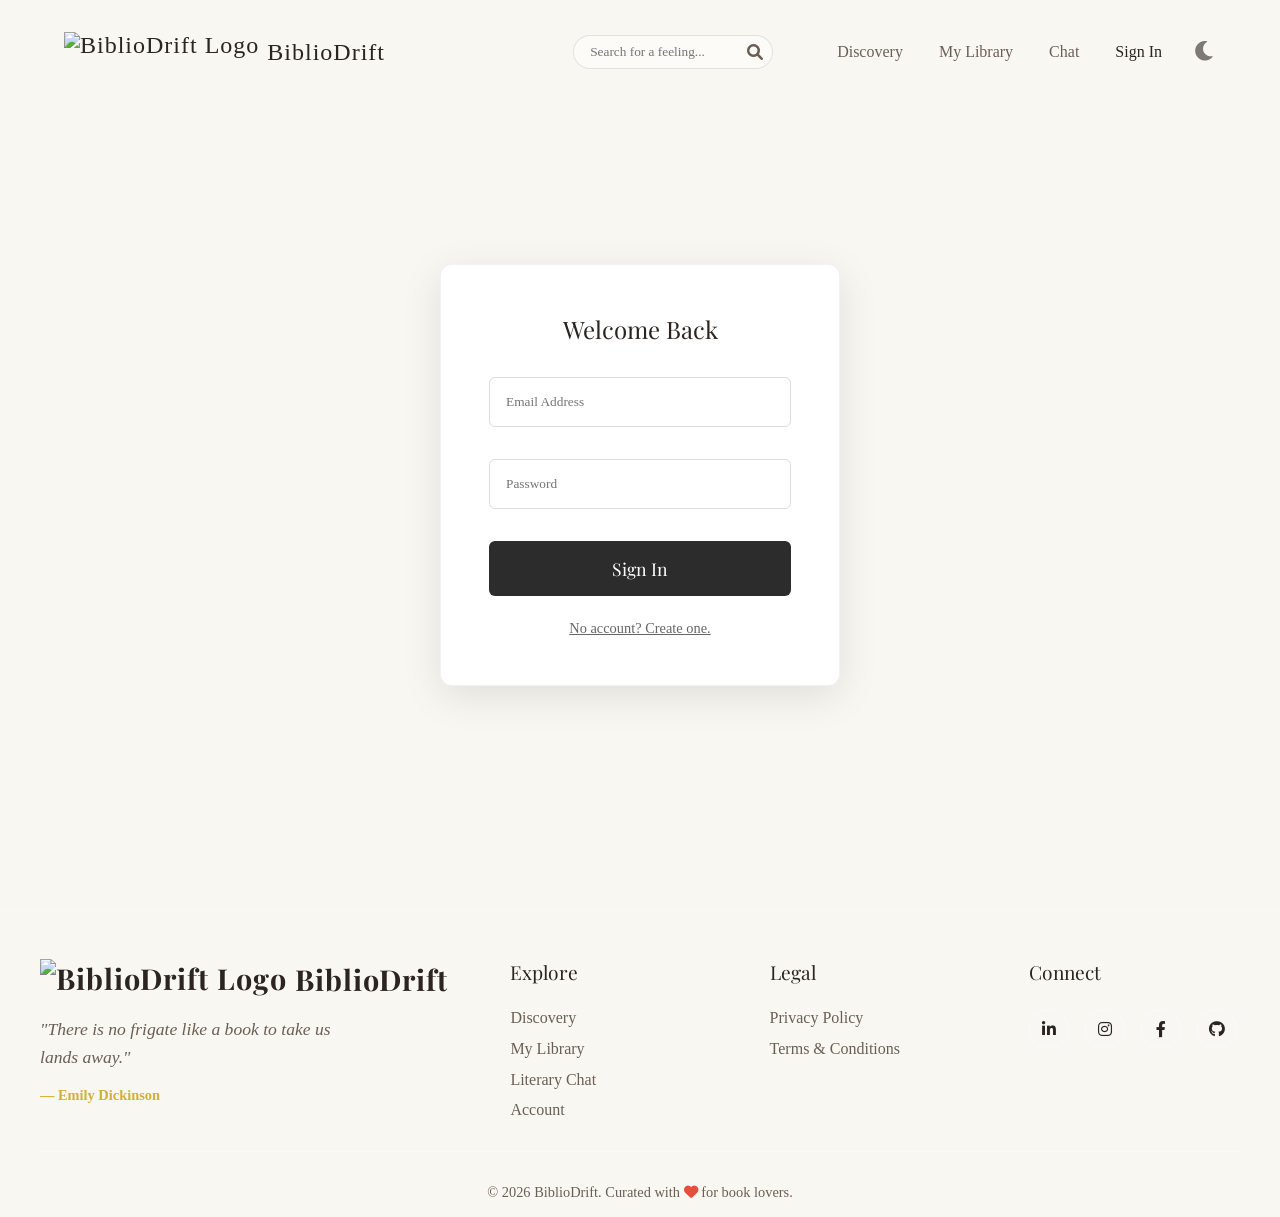
==== frontend/pages/auth.html @ 000a2425 "Merge branch 'main' of https://github.com/hrshjswniii/BiblioDriftt into feature/Stats-Dashboard" ====
<!DOCTYPE html>
<html lang="en">

<head>
    <meta charset="UTF-8">
    <script>
        (function () {
            const theme = localStorage.getItem('bibliodrift_theme');
            if (theme === 'night') {
                document.documentElement.setAttribute('data-theme', 'night');
            }
        })();
    </script>
    <meta name="viewport" content="width=device-width, initial-scale=1.0">
    <title>Auth | BiblioDrift</title>
    <link rel="stylesheet" href="../css/style.css">
    <link rel="stylesheet" href="../css/style-responsive.css">
    <link href="https://fonts.googleapis.com/css2?family=Playfair+Display:wght@600&family=Georgia&display=swap"
        rel="stylesheet">
    <link rel="stylesheet" href="https://cdnjs.cloudflare.com/ajax/libs/font-awesome/6.0.0/css/all.min.css">
    <style>
        .auth-container {
            max-width: 400px;
            margin: 8rem auto;
            background: var(--book-bg, #fff);
            padding: 3rem;
            border-radius: 12px;
            box-shadow: 0 10px 40px rgba(0, 0, 0, 0.1);
            text-align: center;
            border: 1px solid rgba(0, 0, 0, 0.05);
        }

        .auth-input {
            width: 100%;
            padding: 1rem;
            margin-bottom: 1rem;
            border: 1px solid #ddd;
            border-radius: 6px;
            font-family: 'Georgia', serif;
        }

        .auth-btn {
            width: 100%;
            padding: 1rem;
            background: #2c2c2c;
            color: #fff;
            border: none;
            border-radius: 6px;
            cursor: pointer;
            font-family: 'Playfair Display', serif;
            font-size: 1.1rem;
        }

        .toggle-link {
            display: block;
            margin-top: 1.5rem;
            color: #666;
            font-size: 0.9rem;
            cursor: pointer;
            text-decoration: underline;
        }

        #nameField {
            display: none;
        }
    </style>
    <link rel="icon" href="../assets/images/biblioDrift_favicon.png" type="image/png">
</head>

<body>
    <header>
        <a href="index.html" class="logo">
            <img style="height: 40px" src="../assets/images/biblioDrift_favicon.png" alt="BiblioDrift Logo"> BiblioDrift
        </a>
        <div class="header-controls">
            <div class="search-bar">
                <input type="text" id="searchInput" class="search-input" placeholder="Search for a feeling...">
                <i class="fa-solid fa-search search-icon"></i>
            </div>
            <nav class="nav-links">
                <div class="tooltip">
                    <a href="index.html">Discovery</a>
                    <span class="tooltip-text"><i class="fa-solid fa-wand-magic-sparkles"></i> Explore books</span>
                </div>
                <div class="tooltip">
                    <a href="library.html">My Library</a>
                    <span class="tooltip-text"><i class="fa-solid fa-book"></i> My Library</span>
                </div>
                <div class="tooltip">
                    <a href="chat.html">Chat</a>
                    <span class="tooltip-text"><i class="fa-solid fa-comments"></i> Chat</span>
                </div>
                <div class="tooltip">
                    <a href="auth.html" class="active">Sign In</a>
                    <span class="tooltip-text"><i class="fa-solid fa-key"></i> Access account</span>
                </div>
            </nav>
            <button id="themeToggle" class="btn-icon" title="Toggle Theme">
                <i class="fa-solid fa-moon"></i>
            </button>
        </div>
    </header>

    <main>
        <!-- 
            =============================================================
            Authentication Container Area
            =============================================================
            This container encapsulates the core authentication workflow 
            for the application. 
            
            By default, it renders the 'Sign In' view, but dynamically 
            toggles to 'Registration' mode based on user interaction with 
            the 'toggleText' link below.

            Features:
            - Fully responsive design via 'auth-container' class.
            - JavaScript intercepts submission via 'handleAuth(event)'.
            - Name field is hidden by default and only shown during sign up.
            =============================================================
        -->
        <div class="auth-container">
            
            <!-- Dynamic Form Header -->
            <h2 id="authTitle" style="font-family: 'Playfair Display'; margin-bottom: 2rem;">
                Welcome Back
            </h2>
            
            <!-- Authentication Form: Handles both Sign In and Registration dynamically -->
            <form id="authForm" onsubmit="handleAuth(event)">
                
                <!-- Registration Specific Field (Hidden during Sign In) -->
                <div id="nameField">
                    <input type="text" id="userName" class="auth-input" placeholder="Full Name">
                </div>
                
                <!-- Standard Credentials -->
                <div class="input-group" style="margin-bottom: 1rem;">
                    <input type="email" id="email" class="auth-input" placeholder="Email Address" required>
                </div>
                
                <div class="input-group" style="margin-bottom: 1rem;">
                    <input type="password" class="auth-input" placeholder="Password" required>
                </div>
                
                <!-- Primary Action Button -->
                <button type="submit" id="submitBtn" class="auth-btn">
                    Sign In
                </button>
            </form>
            
            <!-- Mode Toggle Link -->
            <div class="auth-footer" style="margin-top: 1.5rem;">
                <span id="toggleText" class="toggle-link">
                    No account? Create one.
                </span>
            </div>
            
        </div>
    </main>

    <script src="../js/config.js"></script>
    <script src="../js/footer.js"></script>
    <script src="../js/app.js"></script>
    <script src="../script/header-scroll.js"></script>
</body>

</html>
---- frontend/css/style.css ----
:root {
    /* Day Theme (Default) */
    --bg-color: #f9f7f2;
    --header-bg: rgba(249, 247, 242, 0.8);
    --text-main: #2c2420;
    --text-muted: #6b5e55;
    --accent-gold: #d4af37;
    --wood-dark: #5d4037;
    --wood-light: #8d6e63;
    --glass-bg: rgba(255, 255, 255, 0.1);
    --glass-border: rgba(255, 255, 255, 0.2);
    --shadow-soft: 0 10px 30px rgba(0, 0, 0, 0.05);
    --input-bg: rgba(255, 255, 255, 0.5);
    --input-border: rgba(0, 0, 0, 0.1);
    --book-bg: #fff;
    --paper-color: #fffdf9;

    /* Vibe Colors */
    --vibe-mystery: #78909c;
    --vibe-romance: #ef9a9a;
    --vibe-classic: #a1887f;

    /* Dimensions */
    --book-width: 160px;
    --book-height: 240px;
    --book-thick: 40px;
}

[data-theme="night"] {
    /* Night Theme (Dark Wood) */
    --bg-color: #1e1a18;
    --header-bg: rgba(30, 26, 24, 0.85);
    --text-main: #e0d5cb;
    --text-muted: #a89a8e;
    --accent-gold: #fccb4e;
    --wood-dark: #3e2723;
    --wood-light: #5d4037;
    --glass-bg: rgba(0, 0, 0, 0.3);
    --glass-border: rgba(255, 255, 255, 0.05);
    --shadow-soft: 0 10px 40px rgba(0, 0, 0, 0.4);
    --input-bg: rgba(0, 0, 0, 0.2);
    --input-border: rgba(255, 255, 255, 0.1);
    --book-bg: #2c2420;
    --paper-color: #e0d5cb;
}

* {
    box-sizing: border-box;
    margin: 0;
    padding: 0;
}

html {
    scroll-behavior: smooth;
    transition: background-color 0.4s ease, color 0.4s ease;
}

body {
    background-color: var(--bg-color);
    color: var(--text-main);
    font-family: "Georgia", serif;
    /* Classic serif for books */
    overflow-x: hidden;
    min-height: 100vh;
    transition: background-color 0.4s ease, color 0.4s ease, border-color 0.4s ease, box-shadow 0.4s ease;
}

/* Explicit night-mode overrides — bulletproof fallback */
[data-theme="night"] body,
html[data-theme="night"],
html[data-theme="night"] body {
    background-color: #1e1a18 !important;
    color: #e0d5cb !important;
}

[data-theme="night"] header {
    background: rgba(30, 26, 24, 0.85) !important;
}

[data-theme="night"] .search-input,
[data-theme="night"] input {
    background: rgba(0, 0, 0, 0.2) !important;
    color: #e0d5cb !important;
    border-color: rgba(255, 255, 255, 0.1) !important;
}

/* Global Wooden Scrollbar Styling */
::-webkit-scrollbar {
    width: 12px;
}

::-webkit-scrollbar-track {
    background: var(--bg-color);
}

::-webkit-scrollbar-thumb {
    background: linear-gradient(180deg, var(--wood-dark), var(--wood-light));
    border-radius: 6px;
    border: 2px solid var(--bg-color);
}

::-webkit-scrollbar-thumb:hover {
    background: linear-gradient(180deg, var(--wood-light), var(--wood-dark));
    box-shadow: inset 0 0 6px rgba(0, 0, 0, 0.3);
}

h1,
h2,
h3 {
    font-weight: normal;
    font-family: "Playfair Display", serif;
    /* Elegant headings */
}

/* --- Layout --- */
header {
    padding: 2rem 4rem;
    display: flex;
    justify-content: space-between;
    align-items: center;
    position: sticky;
    top: 0;
    z-index: 100;
    background: var(--header-bg);
    backdrop-filter: blur(10px);
    transition: background-color 0.4s ease, color 0.4s ease, backdrop-filter 0.4s ease;
}

.header-controls {
    display: flex;
    align-items: center;
    gap: 2rem;
}

.search-bar {
    position: relative;
    display: flex;
    align-items: center;
}

.search-input {
    background: var(--input-bg);
    border: 1px solid var(--input-border);
    padding: 0.5rem 1rem;
    border-radius: 20px;
    font-family: "Georgia", serif;
    width: 200px;
    transition: all 0.4s ease;
    outline: none;
    color: var(--text-main);
}

.search-input:focus {
    background: var(--book-bg);
    width: 300px;
    box-shadow: var(--shadow-soft);
}

.search-icon {
    position: absolute;
    right: 10px;
    color: var(--text-muted);
    cursor: pointer;
    transition: color 0.3s ease;
}

.search-icon:hover {
    color: var(--text-main);
}

.logo {
    font-size: 1.5rem;
    letter-spacing: 1px;
    color: var(--text-main);
    text-decoration: none;
    display: flex;
    align-items: center;
    gap: 0.5rem;
}

.nav-links a {
    text-decoration: none;
    color: var(--text-muted);
    margin-left: 2rem;
    transition: color 0.3s ease;
}

.nav-links a:hover,
.nav-links a.active {
    color: var(--text-main);
}

/* === ANIMATED HOVER TOOLTIPS FOR NAVIGATION (NEW) === */
.tooltip {
    position: relative;
    display: inline-block;
}

.tooltip-text {
    position: absolute;
    left: 50%;
    bottom: calc(100% + 8px);
    transform: translateX(-50%) scale(0.95) translateY(6px);
    padding: 10px 14px;
    background: #fffaf3;
    color: #2b2b2b;
    font-size: 13px;
    font-weight: 500;
    white-space: nowrap;
    border-radius: 10px;
    box-shadow: 0 8px 20px rgba(0, 0, 0, 0.15);
    border: 1px solid rgba(0, 0, 0, 0.08);
    opacity: 0;
    visibility: hidden;
    pointer-events: none;
    transition: all 0.25s ease;
    z-index: 9999;
}

.tooltip-text::after {
    content: "";
    position: absolute;
    top: 100%;
    left: 50%;
    transform: translateX(-50%) rotate(45deg);
    width: 12px;
    height: 12px;
    background: #fffaf3;
    border-left: 1px solid rgba(0, 0, 0, 0.08);
    border-bottom: 1px solid rgba(0, 0, 0, 0.08);
}

.tooltip:hover .tooltip-text {
    opacity: 1;
    visibility: visible;
    transform: translateX(-40%) scale(1) translateY(0);
}

.tooltip-text i {
    margin-right: 5px;
    color: var(--accent-gold);
}

main {
    padding: 2rem 4rem;
    max-width: 1400px;
    margin: 0 auto;
}

/* --- Hero --- */
.hero {
    text-align: center;
    padding: 6rem 1rem;
    animation: heroFade 1s ease-out;
}

@keyframes heroFade {
    from {
        opacity: 0;
        transform: translateY(15px);
    }

    to {
        opacity: 1;
        transform: translateY(0);
    }
}

.hero h1 {
    font-size: clamp(2.5rem, 8vw, 4.5rem);
    margin-bottom: 1.5rem;
    font-style: italic;
    line-height: 1.2;
    letter-spacing: 0.5px;
    text-shadow: 2px 2px 4px rgba(0, 0, 0, 0.2);
}

.hero p {
    color: var(--text-muted);
    font-size: 1.2rem;
    line-height: 1.8;
    max-width: 55ch;
    margin: 0 auto;
}

/* --- Curated Tables (Horizontal Scroll) --- */
.curated-section {
    margin-bottom: 6rem;
}

.section-header {
    margin-bottom: 2rem;
    border-bottom: 1px solid rgba(0, 0, 0, 0.05);
    padding-bottom: 0.5rem;
    display: flex;
    justify-content: space-between;
    align-items: baseline;
}

.curated-row {
    display: flex;
    gap: 3rem;
    padding: 2rem 1rem;
    overflow-x: visible;
    /* Allow 3D overflow */
    perspective: 1000px;
}

/* --- 3D Book Component --- */
.book-scene {
    width: var(--book-width);
    height: var(--book-height);
    perspective: 1000px;
    cursor: pointer;
    /* Random slight rotation for organic feel - handled in JS usually, but default here */
}

.book {
    width: 100%;
    height: 100%;
    position: relative;
    transform-style: preserve-3d;
    /* Bouncy cozy feel */
    transform-origin: center center -20px;
    /* Pivot inside the book */
    animation: floatIn 0.8s ease-out backwards;
}

@keyframes floatIn {
    from {
        opacity: 0;
        transform: translateY(50px) scale(0.9);
    }

    to {
        opacity: 1;
        transform: translateY(0) scale(1);
    }
}

.book.flipped {
    transform: rotateY(180deg) scale(1.2) translateZ(50px);
    /* Expand and bring closer */
    z-index: 100;
}

/* Book Faces */
.book__face {
    position: absolute;
    width: 100%;
    height: 100%;
    backface-visibility: hidden;
    /* Hide back when front is clear */
    border-radius: 4px 8px 8px 4px;
    box-shadow: 5px 5px 15px rgba(0, 0, 0, 0.15);
}

.book__face--front {
    background: var(--book-bg);
    transform: rotateY(0deg);
    z-index: 2;
}

.book__face--front img {
    width: 100%;
    height: 100%;
    object-fit: cover;
    border-radius: 4px 8px 8px 4px;
}

.book__face--back {
    transform: rotateY(180deg);
    background: var(--paper-color);
    /* Paper color */
    padding: 1.5rem;
    display: flex;
    flex-direction: column;
    justify-content: space-between;
    border: 1px solid var(--glass-border);
    z-index: 1;
    color: #2c2420;
    /* Keep text dark for paper feel even in night mode */
}

/* The Spine */
.book__face--spine {
    position: absolute;
    width: var(--book-thick);
    height: 100%;
    left: 0;
    top: 0;
    transform: rotateY(-90deg) translateZ(calc(var(--book-thick) / 2));
}

/* Improved 3D Box Model */
/* Re-defining .book for proper thickness volume */
.book {
    transform-origin: center center -20px;
    /* Pivot inside the book */
}

.book__face--front {
    transform: translateZ(20px);
}

.book__face--back {
    transform: rotateY(180deg) translateZ(20px);
}

.book__face--spine {
    width: 40px;
    height: 100%;
    background: #333;
    /* Default spine color */
    transform: rotateY(-90deg) translateZ(20px);
    /* Adjust positioning to be flush left of front face */
    left: -20px;
    /* Half thickness */
}

.book__face--right {
    /* Pages */
    width: 40px;
    height: 100%;
    background: linear-gradient(to right, #fff, #f0f0f0 20%, #fff 40%);
    transform: rotateY(90deg) translateZ(140px);
    /* Width - half thickness */
    left: auto;
    right: -20px;
}

/* Hover Effect: Pull out */
.book-scene:hover .book:not(.flipped) {
    transform: translateZ(30px) translateY(-10px) rotateY(-10deg);
}

/* Glassmorphism Overlay (Quick view) */
.glass-overlay {
    position: absolute;
    bottom: 10px;
    left: 10px;
    right: 10px;
    background: rgba(255, 255, 255, 0.7);
    backdrop-filter: blur(8px);
    padding: 0.5rem;
    border-radius: 6px;
    opacity: 0;
    transform: translateY(10px);
    transition: all 0.3s ease;
    pointer-events: none;
    /* Let clicks pass to book */
}

.book-scene:hover .glass-overlay {
    opacity: 1;
    transform: translateY(0);
}

/* Back of book content */
.handwritten-note {
    font-family: "Courier New", Courier, monospace;
    /* Placeholder for handwriting font */
    color: var(--text-muted);
    font-size: 0.9rem;
    line-height: 1.4;
    background: #fffdc2;
    padding: 10px;
    transform: rotate(-2deg);
    box-shadow: 2px 2px 5px rgba(0, 0, 0, 0.1);
    margin-bottom: 1rem;
}

.book-actions {
    display: flex;
    gap: 0.5rem;
}

.btn-icon {
    border: none;
    background: none;
    cursor: pointer;
    font-size: 1.2rem;
    opacity: 0.6;
    transition: opacity 0.2s;
}

.btn-icon:hover {
    opacity: 1;
    transform: scale(1.1);
}

/* --- Virtual Shelves --- */
.shelves-container {
    display: flex;
    flex-direction: column;
    gap: 4rem;
    padding: 2rem 0;
}

.shelf-row {
    position: relative;
    padding: 0 2rem 1.5rem 2rem;
    /* Realistic Wood Texture Gradient */
    background:
        repeating-linear-gradient(90deg,
            transparent 0,
            transparent 4px,
            rgba(0, 0, 0, 0.02) 5px,
            transparent 10px),
        linear-gradient(to bottom, #5d4037 0%, #3e2723 100%);
    border-bottom: 25px solid #281a15;
    /* Thicker front lip */
    border-radius: 4px;
    box-shadow:
        0 20px 20px -10px rgba(0, 0, 0, 0.3),
        inset 0 2px 20px rgba(0, 0, 0, 0.2);
    display: flex;
    align-items: flex-end;
    gap: 1.5rem;
    /* More spacing for expanded books */
    min-height: 280px;
}

.shelf-row::after {
    /* Depth shadow on wall behind books */
    content: "";
    position: absolute;
    bottom: 25px;
    /* Above bottom lip */
    left: 0;
    right: 0;
    height: 100%;
    z-index: -1;
    background: linear-gradient(to bottom,
            rgba(0, 0, 0, 0.1),
            rgba(0, 0, 0, 0.4));
    pointer-events: none;
}

.shelf-label {
    position: absolute;
    top: -20px;
    left: 0;
    font-size: 1.2rem;
    color: var(--wood-light);
    font-style: italic;
}

/* --- Mood Analysis Styles --- */

/* Mood Tags on Book Covers */
.mood-tags {
    position: absolute;
    top: 5px;
    left: 5px;
    display: flex;
    flex-direction: column;
    gap: 2px;
}

.mood-tag {
    background: rgba(0, 0, 0, 0.7);
    color: white;
    padding: 2px 6px;
    border-radius: 10px;
    font-size: 0.7rem;
    font-weight: bold;
    text-transform: capitalize;
}

/* Mood-specific colors */
.mood-cozy {
    background: #8d6e63 !important;
}

.mood-dark {
    background: #424242 !important;
}

.mood-mysterious {
    background: #5e35b1 !important;
}

.mood-romantic {
    background: #e91e63 !important;
}

.mood-adventurous {
    background: #ff5722 !important;
}

.mood-melancholy {
    background: #607d8b !important;
}

.mood-uplifting {
    background: #4caf50 !important;
}

.mood-intense {
    background: #f44336 !important;
}

.mood-whimsical {
    background: #9c27b0 !important;
}

.mood-thought-provoking {
    background: #795548 !important;
}

/* Glass overlay mood tags */
.glass-mood-tags {
    margin-top: 0.5rem;
    display: flex;
    gap: 0.25rem;
    flex-wrap: wrap;
}

.glass-mood-tag {
    background: rgba(255, 255, 255, 0.3);
    padding: 1px 4px;
    border-radius: 8px;
    font-size: 0.6rem;
    text-transform: capitalize;
}

/* Back of book mood analysis */
.mood-analysis {
    margin-top: 1rem;
    padding-top: 0.5rem;
    border-top: 1px solid rgba(0, 0, 0, 0.1);
}

.mood-tags-back {
    display: flex;
    gap: 0.25rem;
    flex-wrap: wrap;
    margin-top: 0.25rem;
}

.mood-tag-small {
    background: var(--accent-gold);
    color: white;
    padding: 1px 4px;
    border-radius: 6px;
    font-size: 0.6rem;
    text-transform: capitalize;
}

/* Mood Analysis Modal */
.mood-modal {
    position: fixed;
    top: 0;
    left: 0;
    width: 100%;
    height: 100%;
    background: rgba(0, 0, 0, 0.7);
    display: flex;
    justify-content: center;
    align-items: center;
    z-index: 1000;
    backdrop-filter: blur(5px);
}

.mood-modal-content {
    background: var(--book-bg);
    border-radius: 12px;
    max-width: 500px;
    width: 90%;
    max-height: 80vh;
    overflow-y: auto;
    box-shadow: var(--shadow-soft);
    border: 1px solid var(--glass-border);
}

.mood-modal-header {
    padding: 1.5rem;
    border-bottom: 1px solid var(--glass-border);
    display: flex;
    justify-content: space-between;
    align-items: center;
}

.mood-modal-header h3 {
    margin: 0;
    color: var(--text-main);
}

.close-modal {
    background: none;
    border: none;
    font-size: 1.5rem;
    cursor: pointer;
    color: var(--text-muted);
    padding: 0;
    width: 30px;
    height: 30px;
    display: flex;
    align-items: center;
    justify-content: center;
}

.close-modal:hover {
    color: var(--text-main);
}

.mood-modal-body {
    padding: 1.5rem;
}

.mood-section {
    margin-bottom: 1.5rem;
}

.mood-section h4 {
    margin: 0 0 0.5rem 0;
    color: var(--text-main);
    font-size: 1rem;
}

/* Sentiment Bar */
.sentiment-bar {
    width: 100%;
    height: 8px;
    background: #e0e0e0;
    border-radius: 4px;
    overflow: hidden;
    margin: 0.5rem 0;
}

.sentiment-fill {
    height: 100%;
    background: linear-gradient(to right, #f44336, #ff9800, #4caf50);
    transition: width 0.3s ease;
}

/* Large mood tags in modal */
.mood-tags-large {
    display: flex;
    gap: 0.5rem;
    flex-wrap: wrap;
}

.mood-tag-large {
    padding: 0.5rem 1rem;
    border-radius: 20px;
    font-size: 0.9rem;
    font-weight: bold;
    color: white;
    text-transform: capitalize;
}

/* Vibe quote styling */
.vibe-quote {
    background: var(--paper-color);
    padding: 1rem;
    border-radius: 8px;
    font-style: italic;
    color: #2c2420;
    border-left: 4px solid var(--accent-gold);
    margin: 0.5rem 0;
}

/* Mood button in book actions */
.mood-btn {
    color: var(--accent-gold) !important;
}

.mood-btn:hover {
    color: var(--wood-dark) !important;
    transform: scale(1.1);
}

/* Responsive mood modal */
@media (max-width: 768px) {
    .mood-modal-content {
        width: 95%;
        margin: 1rem;
    }

    .mood-tags-large {
        flex-direction: column;
    }

    .mood-tag-large {
        text-align: center;
    }
}

/* Utilities */
.hidden {
    display: none;
}

.fade-in {
    animation: fadeIn 1s ease;
}

@keyframes fadeIn {
    from {
        opacity: 0;
        transform: translateY(10px);
    }

    to {
        opacity: 1;
        transform: translateY(0);
    }
}

/* Theme Toggle Button Enhancement */
#themeToggle {
    font-size: 1.4rem;
    color: var(--text-main);
    cursor: pointer;
    transition:
        transform 0.3s ease,
        color 0.3s ease;
}

#themeToggle:hover {
    transform: rotate(15deg) scale(1.1);
    color: var(--accent-gold);
}


.footer {
    min-height: 120px;
    width: 100%;
    background-color: #222;
    display: flex;
    flex-direction: column;
    justify-content: center;
    align-items: center;
    gap: 1.2rem;
    padding: 2rem 0;
    margin-top: 4rem;
}

.social_icons {
    display: flex;
    gap: 2rem;
    z-index: 999;
}

.social_icons a {
    color: var(--accent-gold);
    font-size: 2rem;
    transition:
        transform 0.3s ease,
        color 0.3s ease;
    text-decoration: none;
}

.social_icons a:hover {
    color: white;
    transform: translateY(-5px);
}

.reading-progress {
    margin-top: 0.75rem;
    opacity: 0.85;
}

.progress-slider {
    width: 100%;
    accent-color: var(--accent-gold);
}

.reading-progress small {
    font-size: 0.7rem;
    opacity: 0.7;
}

/* --- Glass Modal --- */
.glass-modal {
    margin: auto;
    width: 90%;
    max-width: 900px;
    background: transparent;
    border: none;
    padding: 0;
    overflow: visible;
}

.glass-modal::backdrop {
    background: rgba(0, 0, 0, 0.4);
    backdrop-filter: blur(5px);
}

.modal-content {
    background: rgba(255, 255, 255, 0.65);
    backdrop-filter: blur(20px);
    -webkit-backdrop-filter: blur(20px);
    border: 1px solid var(--glass-border);
    border-radius: 20px;
    box-shadow: 0 25px 50px -12px rgba(0, 0, 0, 0.25);
    padding: 2.5rem;
    position: relative;
    overflow: hidden;
    animation: modalIn 0.4s cubic-bezier(0.175, 0.885, 0.32, 1.275);
}

[data-theme="night"] .modal-content {
    background: rgba(30, 26, 24, 0.8);
    border: 1px solid rgba(255, 255, 255, 0.1);
}

@keyframes modalIn {
    from {
        opacity: 0;
        transform: scale(0.9) translateY(20px);
    }

    to {
        opacity: 1;
        transform: scale(1) translateY(0);
    }
}

.close-modal-btn {
    position: absolute;
    top: 1.5rem;
    right: 1.5rem;
    background: var(--glass-bg);
    border: none;
    width: 2.5rem;
    height: 2.5rem;
    border-radius: 50%;
    cursor: pointer;
    font-size: 1.2rem;
    color: var(--text-muted);
    transition: all 0.2s;
    display: flex;
    justify-content: center;
    align-items: center;
    z-index: 10;
}

.close-modal-btn:hover {
    background: var(--accent-gold);
    color: #fff;
    transform: rotate(90deg);
}

.modal-body {
    display: grid;
    grid-template-columns: 300px 1fr;
    gap: 3rem;
}

.modal-media {
    display: flex;
    justify-content: center;
    align-items: center;
}

.modal-media img {
    width: 100%;
    height: auto;
    border-radius: 12px;
    box-shadow: 10px 10px 30px rgba(0, 0, 0, 0.2);
    transform: rotate(-3deg);
    transition: transform 0.3s;
}

.modal-media img:hover {
    transform: rotate(0) scale(1.02);
}

.modal-info {
    display: flex;
    flex-direction: column;
    gap: 1.5rem;
}

.modal-info h2 {
    font-size: 2.5rem;
    line-height: 1.2;
    margin-bottom: 0;
}

.modal-subtitle {
    font-size: 1.2rem;
    color: var(--text-muted);
    font-style: italic;
    margin-top: -1rem;
}

/* AI Insight Box */
.ai-insight-box {
    background: #fdfaf5;
    border: 1px solid rgba(212, 175, 55, 0.2);
    border-left: 4px solid var(--accent-gold);
    padding: 1.2rem 1.5rem;
    border-radius: 12px;
    margin-top: 1.5rem;
    box-shadow: 0 2px 8px rgba(0,0,0,0.03);
}

#modal-ai-note {
    font-family: "Georgia", serif;
    font-style: italic;
    color: #4a3f35 !important; /* Dark brown for high contrast */
    line-height: 1.6;
    font-size: 1.05rem;
    display: block;
}

[data-theme="night"] .ai-insight-box {
    background: linear-gradient(135deg,
            rgba(255, 255, 255, 0.05),
            rgba(0, 0, 0, 0.2));
}

.ai-insight-box::before {
    content: "";
    position: absolute;
    top: 0;
    left: 0;
    right: 0;
    height: 2px;
    background: linear-gradient(90deg,
            transparent,
            var(--accent-gold),
            transparent);
    opacity: 0.5;
}

.ai-header {
    display: flex;
    align-items: center;
    gap: 0.8rem;
    font-family: "Courier New", monospace;
    /* Tech feel */
    font-weight: bold;
    color: var(--accent-gold);
    margin-bottom: 1rem;
    text-transform: uppercase;
    letter-spacing: 1px;
    font-size: 0.9rem;
}

#modal-summary {
    line-height: 1.6;
    color: var(--text-main);
}

.modal-actions {
    margin-top: auto;
    display: flex;
    gap: 1rem;
}

.btn-primary {
    background: var(--text-main);
    color: var(--bg-color);
    border: none;
    padding: 1rem 2rem;
    border-radius: 30px;
    font-family: "Georgia", serif;
    font-size: 1.1rem;
    cursor: pointer;
    transition: all 0.3s;
    display: flex;
    align-items: center;
    gap: 0.8rem;
}

.btn-primary:hover {
    background: var(--accent-gold);
    color: #fff;
    transform: translateY(-2px);
    box-shadow: 0 5px 15px rgba(0, 0, 0, 0.1);
}

/* Responsive Modal */
@media (max-width: 768px) {
    .modal-body {
        grid-template-columns: 1fr;
    }

    .modal-media img {
        max-width: 200px;
        transform: rotate(0);
    }

    .modal-content {
        padding: 1.5rem;
    }
}

/* ===== CHAT INTERFACE STYLES ===== */

.chat-container {
    max-width: 900px;
    margin: 0 auto;
    height: calc(100vh - 80px);
    display: flex;
    flex-direction: column;
    background: var(--glass-bg);
    backdrop-filter: blur(20px);
    border: 1px solid var(--glass-border);
    border-radius: 20px;
    overflow: hidden;
    box-shadow: var(--shadow-soft);
}

.chat-header {
    padding: 20px 25px;
    background: var(--glass-bg);
    border-bottom: 1px solid var(--glass-border);
    display: flex;
    justify-content: space-between;
    align-items: center;
}

.bookseller-info {
    display: flex;
    align-items: center;
    gap: 15px;
}

.bookseller-avatar {
    width: 50px;
    height: 50px;
    background: var(--accent-gold);
    border-radius: 50%;
    display: flex;
    align-items: center;
    justify-content: center;
    color: var(--wood-dark);
    font-size: 20px;
    box-shadow: 0 4px 15px rgba(212, 175, 55, 0.3);
}

.bookseller-details h2 {
    font-family: 'Playfair Display', serif;
    color: var(--text-main);
    font-size: 1.4rem;
    margin-bottom: 4px;
}

.status {
    display: flex;
    align-items: center;
    gap: 8px;
    color: var(--text-muted);
    font-size: 0.9rem;
}

.status-dot {
    width: 8px;
    height: 8px;
    background: #4caf50;
    border-radius: 50%;
    animation: pulse 2s infinite;
}

@keyframes pulse {

    0%,
    100% {
        opacity: 1;
    }

    50% {
        opacity: 0.5;
    }
}

.chat-actions {
    display: flex;
    gap: 10px;
}

.action-btn {
    width: 40px;
    height: 40px;
    background: var(--glass-bg);
    border: 1px solid var(--glass-border);
    border-radius: 10px;
    color: var(--text-muted);
    cursor: pointer;
    transition: all 0.3s ease;
    display: flex;
    align-items: center;
    justify-content: center;
}

.action-btn:hover {
    background: var(--accent-gold);
    color: var(--wood-dark);
    transform: translateY(-2px);
}

.chat-messages {
    flex: 1;
    overflow-y: auto;
    padding: 20px 25px;
    display: flex;
    flex-direction: column;
    gap: 20px;
}

.message {
    display: flex;
    gap: 12px;
    max-width: 80%;
}

.message.user-message {
    align-self: flex-end;
    flex-direction: row-reverse;
}

.message-avatar {
    width: 35px;
    height: 35px;
    border-radius: 50%;
    display: flex;
    align-items: center;
    justify-content: center;
    font-size: 14px;
    flex-shrink: 0;
}

.bookseller-message .message-avatar {
    background: var(--accent-gold);
    color: var(--wood-dark);
}

.user-message .message-avatar {
    background: var(--wood-light);
    color: var(--paper-color);
}

.message-content {
    flex: 1;
}

.message-bubble {
    background: var(--glass-bg);
    border: 1px solid var(--glass-border);
    border-radius: 18px;
    padding: 15px 18px;
    backdrop-filter: blur(10px);
    box-shadow: 0 4px 15px rgba(0, 0, 0, 0.1);
}

.user-message .message-bubble {
    background: var(--accent-gold);
    color: var(--wood-dark);
    border-color: var(--accent-gold);
}

.message-bubble p {
    margin-bottom: 8px;
    line-height: 1.5;
    color: var(--text-main);
}

.user-message .message-bubble p {
    color: var(--wood-dark);
}

.message-bubble p:last-child {
    margin-bottom: 0;
}

.message-time {
    font-size: 0.75rem;
    color: var(--text-muted);
    margin-top: 5px;
    text-align: left;
}

.user-message .message-time {
    text-align: right;
}

.quick-suggestions {
    padding: 15px 25px;
    border-top: 1px solid var(--glass-border);
    background: var(--glass-bg);
}

.suggestions-header {
    font-size: 0.9rem;
    color: var(--text-muted);
    margin-bottom: 12px;
}

.suggestions-list {
    display: flex;
    gap: 10px;
    flex-wrap: wrap;
}

.suggestion-btn {
    background: var(--glass-bg);
    border: 1px solid var(--glass-border);
    border-radius: 20px;
    padding: 8px 15px;
    color: var(--text-main);
    cursor: pointer;
    transition: all 0.3s ease;
    font-size: 0.85rem;
    display: flex;
    align-items: center;
    gap: 6px;
    backdrop-filter: blur(10px);
}

.suggestion-btn:hover {
    background: var(--accent-gold);
    color: var(--wood-dark);
    transform: translateY(-2px);
    box-shadow: 0 4px 15px rgba(212, 175, 55, 0.3);
}

.chat-input-container {
    padding: 20px 25px;
    border-top: 1px solid var(--glass-border);
    background: var(--glass-bg);
}

.chat-input-wrapper {
    display: flex;
    gap: 12px;
    align-items: flex-end;
    background: var(--input-bg);
    border: 1px solid var(--input-border);
    border-radius: 20px;
    padding: 12px 15px;
    backdrop-filter: blur(10px);
}

#chatInput {
    flex: 1;
    background: transparent;
    border: none;
    outline: none;
    color: var(--text-main);
    font-size: 1rem;
    line-height: 1.4;
    resize: none;
    min-height: 24px;
    max-height: 120px;
    font-family: inherit;
}

#chatInput::placeholder {
    color: var(--text-muted);
}

.send-btn {
    width: 40px;
    height: 40px;
    background: var(--accent-gold);
    border: none;
    border-radius: 50%;
    color: var(--wood-dark);
    cursor: pointer;
    transition: all 0.3s ease;
    display: flex;
    align-items: center;
    justify-content: center;
    flex-shrink: 0;
}

.send-btn:hover {
    transform: scale(1.1);
    box-shadow: 0 4px 15px rgba(212, 175, 55, 0.4);
}

.send-btn:disabled {
    opacity: 0.5;
    cursor: not-allowed;
    transform: none;
}

.input-hint {
    margin-top: 8px;
    font-size: 0.8rem;
    color: var(--text-muted);
    display: flex;
    align-items: center;
    gap: 6px;
}

/* Book Recommendations in Chat */
.book-recommendation {
    margin: 15px 0;
    padding: 15px;
    background: var(--glass-bg);
    border: 1px solid var(--glass-border);
    border-radius: 12px;
    backdrop-filter: blur(10px);
}

.book-rec-header {
    display: flex;
    justify-content: space-between;
    align-items: center;
    margin-bottom: 12px;
}

.book-rec-title {
    font-weight: 600;
    color: var(--text-main);
    font-size: 0.95rem;
}

.book-rec-count {
    font-size: 0.8rem;
    color: var(--text-muted);
    background: var(--glass-bg);
    padding: 4px 8px;
    border-radius: 10px;
}

.book-rec-grid {
    display: grid;
    grid-template-columns: repeat(auto-fill, minmax(120px, 1fr));
    gap: 12px;
}

.book-rec-item {
    background: var(--glass-bg);
    border: 1px solid var(--glass-border);
    border-radius: 8px;
    padding: 10px;
    text-align: center;
    cursor: pointer;
    transition: all 0.3s ease;
    backdrop-filter: blur(5px);
}

.book-rec-item:hover {
    transform: translateY(-3px);
    box-shadow: 0 6px 20px rgba(0, 0, 0, 0.15);
    border-color: var(--accent-gold);
}

.book-rec-cover {
    width: 60px;
    height: 90px;
    background: var(--book-bg);
    border-radius: 4px;
    margin: 0 auto 8px;
    display: flex;
    align-items: center;
    justify-content: center;
    overflow: hidden;
    box-shadow: 0 2px 8px rgba(0, 0, 0, 0.1);
}

.book-rec-cover img {
    width: 100%;
    height: 100%;
    object-fit: cover;
}

.book-rec-cover i {
    font-size: 24px;
    color: var(--text-muted);
}

.book-rec-info h4 {
    font-size: 0.8rem;
    color: var(--text-main);
    margin-bottom: 4px;
    line-height: 1.2;
    display: -webkit-box;
    -webkit-line-clamp: 2;
    -webkit-box-orient: vertical;
    overflow: hidden;
}

.book-rec-info p {
    font-size: 0.7rem;
    color: var(--text-muted);
    display: -webkit-box;
    -webkit-line-clamp: 1;
    -webkit-box-orient: vertical;
    overflow: hidden;
}

/* Emotion Tags & Mood Filtering */
.emotion-tags-container {
    display: flex;
    flex-wrap: wrap;
    gap: 8px;
    margin: 12px 0;
}

.emotion-tag {
    background: var(--glass-bg);
    border: 1px solid var(--glass-border);
    border-radius: 16px;
    padding: 4px 12px;
    font-size: 0.75rem;
    color: var(--text-main);
    cursor: pointer;
    transition: all 0.2s ease;
    display: flex;
    align-items: center;
    gap: 6px;
}

.emotion-tag:hover {
    background: rgba(255, 255, 255, 0.1);
    border-color: var(--accent-gold);
}

.emotion-tag.active {
    background: var(--accent-gold);
    color: #000;
    border-color: var(--accent-gold);
}

.mood-selector-modal {
    margin-top: 16px;
    padding: 16px;
    background: rgba(0, 0, 0, 0.2);
    border-radius: 12px;
    border: 1px solid var(--glass-border);
}

.mood-selector-title {
    font-family: 'Playfair Display', serif;
    font-size: 1rem;
    margin-bottom: 12px;
    color: var(--accent-gold);
}

.mood-grid {
    display: grid;
    grid-template-columns: repeat(auto-fill, minmax(100px, 1fr));
    gap: 10px;
}

.mood-item {
    padding: 8px;
    border-radius: 8px;
    background: var(--glass-bg);
    border: 1px solid var(--glass-border);
    text-align: center;
    cursor: pointer;
    transition: transform 0.2s;
}

.mood-item:hover {
    transform: scale(1.05);
    border-color: var(--accent-gold);
}

.mood-item i {
    display: block;
    font-size: 1.2rem;
    margin-bottom: 4px;
}

.mood-item span {
    font-size: 0.7rem;
    text-transform: uppercase;
    letter-spacing: 0.5px;
}

/* Typing Indicator */
.typing-indicator {
    display: flex;
    align-items: center;
    gap: 12px;
    max-width: 80%;
}

.typing-indicator .message-avatar {
    width: 35px;
    height: 35px;
    background: var(--accent-gold);
    color: var(--wood-dark);
    border-radius: 50%;
    display: flex;
    align-items: center;
    justify-content: center;
    font-size: 14px;
}

.typing-bubble {
    background: var(--glass-bg);
    border: 1px solid var(--glass-border);
    border-radius: 18px;
    padding: 15px 18px;
    backdrop-filter: blur(10px);
    display: flex;
    align-items: center;
    gap: 4px;
}

.typing-dot {
    width: 8px;
    height: 8px;
    background: var(--text-muted);
    border-radius: 50%;
    animation: typing 1.4s infinite ease-in-out;
}

.typing-dot:nth-child(2) {
    animation-delay: 0.2s;
}

.typing-dot:nth-child(3) {
    animation-delay: 0.4s;
}

@keyframes typing {

    0%,
    60%,
    100% {
        transform: translateY(0);
        opacity: 0.4;
    }

    30% {
        transform: translateY(-10px);
        opacity: 1;
    }
}

/* Responsive Design */
@media (max-width: 768px) {
    .chat-container {
        height: calc(100vh - 60px);
        border-radius: 0;
        margin: 0;
    }

    .chat-header {
        padding: 15px 20px;
    }

    .bookseller-details h2 {
        font-size: 1.2rem;
    }

    .chat-messages {
        padding: 15px 20px;
    }

    .message {
        max-width: 90%;
    }

    .suggestions-list {
        flex-direction: column;
    }

    .suggestion-btn {
        justify-content: center;
    }

    .book-rec-grid {
        grid-template-columns: repeat(auto-fill, minmax(100px, 1fr));
        gap: 8px;
    }
}

@media (max-width: 480px) {
    .chat-header {
        padding: 12px 15px;
    }

    .bookseller-avatar {
        width: 40px;
        height: 40px;
        font-size: 16px;
    }

    .bookseller-details h2 {
        font-size: 1.1rem;
    }

    .chat-messages {
        padding: 12px 15px;
    }

    .chat-input-container {
        padding: 15px;
    }

    .book-rec-grid {
        grid-template-columns: repeat(2, 1fr);
    }
}

/* ===== GENRE SECTION STYLES ===== */

/* Genre Grid Layout */
.genre-grid {
    display: grid;
    grid-template-columns: repeat(5, 1fr);
    gap: 1rem;
    padding: 1rem 0;
}

/* Genre Card - Vintage Book Spine Look */
/* Genre Card - Compact Vintage Rectangular Look */
.genre-card {
    display: flex;
    flex-direction: row;
    /* Horizontal layout */
    align-items: center;
    justify-content: flex-start;
    padding: 1rem 1.5rem;
    cursor: pointer;
    transition: all 0.3s cubic-bezier(0.23, 1, 0.32, 1);

    /* Rectangular Shape */
    border-radius: 8px;
    box-shadow: 0 4px 10px rgba(0, 0, 0, 0.2);

    height: 80px;
    /* Much smaller height */
    position: relative;
    overflow: hidden;
    border: 1px solid rgba(0, 0, 0, 0.1);
    gap: 1rem;
}

/* Remove gold lines for cleaner small look */
.genre-card::before,
.genre-card::after {
    display: none;
}

.genre-card i {
    font-size: 1.8rem;
    margin-bottom: 0;
    margin-right: 0;
    color: rgba(255, 255, 255, 0.95);
    /* Bright White/Gold */
    text-shadow: 0 1px 3px rgba(0, 0, 0, 0.3);
    transition: transform 0.3s ease;
    flex-shrink: 0;
}

.genre-card span {
    font-family: 'Playfair Display', serif;
    font-size: 1.1rem;
    font-weight: 600;
    color: #f5f5f5;
    text-transform: capitalize;
    /* Easier to read */
    letter-spacing: 0.5px;
    text-shadow: 0 1px 2px rgba(0, 0, 0, 0.5);
    text-align: left;
    writing-mode: horizontal-tb;
    /* Horizontal Text */
    transform: none;
}

.genre-card:hover {
    transform: translateY(-5px);
    box-shadow: 0 8px 20px rgba(0, 0, 0, 0.3);
    z-index: 10;
}

.genre-card:hover i {
    transform: scale(1.1);
    color: #fff;
}

/* Genre Card Colors - Vintage Leather Palette (Deep & Dark) */

/* Romance: Deep Burgundy (Vintage Red) */
.genre-card[data-genre="romance"] {
    background: linear-gradient(90deg, #4a0d24 0%, #751838 40%, #5c112a 100%);
}

/* Mystery: Midnight Navy */
.genre-card[data-genre="mystery"] {
    background: linear-gradient(90deg, #0d1b33 0%, #1a2f52 40%, #12213d 100%);
}

/* Fiction: Classic Dark Green */
.genre-card[data-genre="fiction"] {
    background: linear-gradient(90deg, #0f3316 0%, #1e5228 40%, #163d1e 100%);
}

/* Crime: Charcoal Black */
.genre-card[data-genre="crime"] {
    background: linear-gradient(90deg, #181818 0%, #2e2e2e 40%, #1f1f1f 100%);
}

/* Fantasy: Deep Royal Purple */
.genre-card[data-genre="fantasy"] {
    background: linear-gradient(90deg, #240a3d 0%, #3e1b61 40%, #2e104a 100%);
}

/* Thriller: Burnt Rust/Dark Terracotta */
.genre-card[data-genre="thriller"] {
    background: linear-gradient(90deg, #3d1508 0%, #612712 40%, #4a1a0d 100%);
}

/* Biography: Old Leather Brown */
.genre-card[data-genre="biography"] {
    background: linear-gradient(90deg, #2b1b12 0%, #4e342e 40%, #3e2723 100%);
}

/* Self-Help: Olive Drab */
.genre-card[data-genre="self-help"] {
    background: linear-gradient(90deg, #20330d 0%, #334d16 40%, #273b11 100%);
}

/* Science: Dark Slate/Teal */
.genre-card[data-genre="science"] {
    background: linear-gradient(90deg, #08282e 0%, #14424a 40%, #0e3036 100%);
}

/* History: Worn Bronze/Brown */
.genre-card[data-genre="history"] {
    background: linear-gradient(90deg, #382e1c 0%, #594a2e 40%, #453923 100%);
}

/* Genre Modal Start */

/* Genre Modal */
.genre-modal {
    position: fixed;
    top: 0;
    left: 0;
    width: 100%;
    height: 100%;
    background: rgba(0, 0, 0, 0.6);
    backdrop-filter: blur(8px);
    -webkit-backdrop-filter: blur(8px);
    border: none;
    padding: 0;
    max-width: 100%;
    max-height: 100%;
    z-index: 10000;
}

.genre-modal::backdrop {
    background: transparent;
}

.genre-modal-content {
    background: var(--bg-color);
    width: 90%;
    max-width: 1100px;
    max-height: 85vh;
    margin: 5vh auto;
    border-radius: 24px;
    overflow: hidden;
    box-shadow: 0 25px 80px rgba(0, 0, 0, 0.3);
    display: flex;
    flex-direction: column;
}

.genre-modal-header {
    display: flex;
    justify-content: space-between;
    align-items: center;
    padding: 1.5rem 2rem;
    border-bottom: 1px solid rgba(0, 0, 0, 0.1);
    background: linear-gradient(to bottom, var(--card-bg), transparent);
}

.genre-modal-header h2 {
    font-family: 'Playfair Display', serif;
    font-size: 1.75rem;
    color: var(--text-main);
    margin: 0;
}

.close-genre-modal {
    background: none;
    border: none;
    font-size: 1.5rem;
    color: var(--text-main);
    cursor: pointer;
    padding: 0.5rem;
    border-radius: 50%;
    transition: all 0.2s ease;
}

.close-genre-modal:hover {
    background: rgba(0, 0, 0, 0.1);
    transform: rotate(90deg);
}

.genre-modal-body {
    padding: 2rem;
    overflow-y: auto;
    flex: 1;
}

/* Genre Books Grid */
.genre-books-grid {
    display: flex;
    flex-wrap: wrap;
    justify-content: center;
    gap: 3rem;
    padding: 2rem;
    perspective: 1000px;
}

.genre-book-card {
    background: var(--card-bg);
    border-radius: 12px;
    overflow: hidden;
    transition: all 0.3s ease;
    cursor: pointer;
    box-shadow: 0 4px 15px rgba(0, 0, 0, 0.1);
}

.genre-book-card:hover {
    transform: translateY(-5px);
    box-shadow: 0 12px 30px rgba(0, 0, 0, 0.2);
}

.genre-book-card img {
    width: 100%;
    height: 200px;
    object-fit: cover;
}

.genre-book-info {
    padding: 1rem;
}

.genre-book-info h4 {
    font-family: 'Playfair Display', serif;
    font-size: 0.95rem;
    font-weight: 600;
    color: var(--text-main);
    margin: 0 0 0.25rem 0;
    display: -webkit-box;
    -webkit-line-clamp: 2;
    -webkit-box-orient: vertical;
    overflow: hidden;
}

.genre-book-info p {
    font-size: 0.8rem;
    color: var(--text-secondary);
    margin: 0;
}

.genre-loading {
    grid-column: 1 / -1;
    display: flex;
    flex-direction: column;
    align-items: center;
    justify-content: center;
    padding: 3rem;
    color: var(--text-secondary);
    gap: 1rem;
}

.genre-loading i {
    font-size: 2rem;
    color: var(--accent-gold);
}

/* Genre Responsive */
@media (max-width: 900px) {
    .genre-grid {
        grid-template-columns: repeat(3, 1fr);
    }
}

@media (max-width: 600px) {
    .genre-grid {
        grid-template-columns: repeat(2, 1fr);
        gap: 0.75rem;
    }

    .genre-card {
        padding: 1.25rem 0.75rem;
    }

    .genre-card i {
        font-size: 1.5rem;
    }

    .genre-card span {
        font-size: 0.85rem;
    }

    .genre-modal-content {
        width: 95%;
        max-height: 90vh;
        margin: 2.5vh auto;
    }

    .genre-books-grid {
        grid-template-columns: repeat(2, 1fr);
        gap: 1rem;
    }
}

/* ===== 3D BOOKSHELF STYLES =====  */

/* Main bookshelf container with perspective */
.bookshelf-3d-container {
    perspective: 1200px;
    perspective-origin: center 40%;
    padding: 2rem 0;
    min-height: 400px;
    display: flex;
    flex-direction: column;
}

/* Empty State Placeholder */
.library-empty-state {
    text-align: center;
    padding: 4rem 2rem;
    background: var(--glass-bg);
    backdrop-filter: blur(10px);
    border: 1px solid var(--glass-border);
    border-radius: 20px;
    max-width: 600px;
    margin: 2rem auto;
    animation: fadeIn 0.8s ease-out;
    display: flex;
    flex-direction: column;
    align-items: center;
    box-shadow: var(--shadow-soft);
}

.empty-state-icon {
    font-size: 4rem;
    color: var(--accent-gold);
    margin-bottom: 1.5rem;
    opacity: 0.8;
}

.library-empty-state h2 {
    font-size: 2rem;
    margin-bottom: 1rem;
    font-family: 'Playfair Display', serif;
    font-style: italic;
}

.library-empty-state p {
    color: var(--text-muted);
    font-size: 1.1rem;
    line-height: 1.6;
    max-width: 40ch;
    margin-bottom: 1rem;
}

/* Individual shelf section */
.shelf-section-3d {
    margin-bottom: 4rem;
    position: relative;
    padding-top: 2rem;
    border-top: 4px solid #3e2723;
}

.shelf-section-3d:first-child {
    border-top: none;
    padding-top: 0;
}

.shelf-section-3d .shelf-label {
    position: relative;
    top: auto;
    left: auto;
    margin-bottom: 1.5rem;
    font-size: 1.4rem;
    color: var(--text-main);
    font-style: italic;
    font-family: 'Playfair Display', serif;
    display: flex;
    align-items: center;
    gap: 0.5rem;
    padding-bottom: 0.5rem;
    border-bottom: 2px solid #4e342e;
}

/* 3D Wooden Bookshelf */
.bookshelf-3d {
    position: relative;
    transform-style: preserve-3d;
    transform: rotateX(2deg);
    min-height: 350px;
    padding: 30px 40px 20px;
    margin: 0 -20px;

    /* Realistic wood texture */
    background:
        repeating-linear-gradient(90deg,
            transparent 0,
            transparent 3px,
            rgba(0, 0, 0, 0.03) 3px,
            transparent 8px),
        repeating-linear-gradient(0deg,
            transparent 0,
            transparent 50px,
            rgba(0, 0, 0, 0.02) 50px,
            transparent 100px),
        linear-gradient(to bottom,
            #6d4c3d 0%,
            #5d4037 15%,
            #4e342e 50%,
            #3e2723 85%,
            #2c1810 100%);

    border-radius: 4px;
    box-shadow:
        inset 0 5px 15px rgba(0, 0, 0, 0.4),
        inset 0 -3px 10px rgba(255, 255, 255, 0.05),
        0 20px 40px rgba(0, 0, 0, 0.3),
        0 5px 15px rgba(0, 0, 0, 0.2);
}

/* Back wall of shelf */
.bookshelf-3d::before {
    content: '';
    position: absolute;
    top: 0;
    left: 0;
    right: 0;
    bottom: 25px;
    background:
        linear-gradient(to bottom,
            rgba(0, 0, 0, 0.3) 0%,
            rgba(0, 0, 0, 0.1) 100%);
    border-radius: 4px 4px 0 0;
    z-index: -1;
}

/* Front lip of shelf */
.bookshelf-3d::after {
    content: '';
    position: absolute;
    bottom: 0;
    left: -5px;
    right: -5px;
    height: 25px;
    background:
        linear-gradient(to bottom,
            #4e342e 0%,
            #3e2723 40%,
            #2c1810 100%);
    border-radius: 0 0 6px 6px;
    box-shadow:
        0 8px 20px rgba(0, 0, 0, 0.4),
        inset 0 2px 5px rgba(255, 255, 255, 0.1);
    transform: translateZ(20px);
}

/* Books container */
.books-row-3d {
    display: flex;
    align-items: flex-end;
    gap: 0;
    height: 300px;
    padding-bottom: 10px;
    transform-style: preserve-3d;
    position: relative;
    z-index: 1;
}

/* Individual book spine - tilted LEFT like real books */
.book-spine-3d {
    position: relative;
    transform-style: preserve-3d;
    cursor: pointer;
    transition: all 0.4s cubic-bezier(0.23, 1, 0.32, 1);
    transform-origin: bottom left;
    /* Tilt books to the LEFT (negative rotateZ) */
    transform: rotateZ(-8deg) rotateY(-5deg);
    /* Small gap between books */
    margin-right: 3px;
}

.book-spine-3d:last-child {
    margin-right: 0;
}

.book-spine-3d:nth-child(even) {
    transform: rotateZ(-6deg) rotateY(-4deg);
}

.book-spine-3d:nth-child(3n) {
    transform: rotateZ(-10deg) rotateY(-6deg);
}

.book-spine-3d:nth-child(4n) {
    transform: rotateZ(-7deg) rotateY(-3deg);
}

/* Book spine face (what you see) */
.spine-face {
    height: 100%;
    width: 100%;
    border-radius: 2px 4px 4px 2px;
    display: flex;
    flex-direction: column;
    justify-content: flex-start;
    align-items: center;
    padding: 12px 3px;
    position: relative;
    overflow: visible;
    box-shadow:
        inset 0 0 20px rgba(0, 0, 0, 0.2),
        2px 0 8px rgba(0, 0, 0, 0.3);

    /* Subtle texture overlay */
    background-image:
        linear-gradient(to right,
            rgba(0, 0, 0, 0.15) 0%,
            rgba(255, 255, 255, 0.1) 50%,
            rgba(0, 0, 0, 0.1) 100%);
    background-blend-mode: overlay;
}

/* Book spine text */
.spine-title {
    writing-mode: vertical-rl;
    text-orientation: mixed;
    transform: rotate(180deg);
    font-family: 'Georgia', serif;
    font-size: 0.85rem;
    font-weight: 700;
    color: inherit;
    text-align: center;
    line-height: 1.15;
    flex: 1;
    display: flex;
    align-items: center;
    justify-content: center;
    overflow: visible;
    white-space: nowrap;
    letter-spacing: 0.5px;
    text-shadow: 0 1px 3px rgba(0, 0, 0, 0.4);
    padding: 5px 2px;
}

.spine-author {
    writing-mode: vertical-rl;
    text-orientation: mixed;
    transform: rotate(180deg);
    font-family: 'Georgia', serif;
    font-size: 0.6rem;
    font-weight: 500;
    opacity: 0.9;
    margin-top: 8px;
    text-shadow: 0 1px 2px rgba(0, 0, 0, 0.3);
    white-space: nowrap;
}

/* Book edge (pages) - hidden for tighter packing */
.book-edge {
    display: none;
}

/* Book cover (top of book when viewed from above) */
.book-top {
    position: absolute;
    top: -6px;
    left: 0;
    right: -8px;
    height: 6px;
    background: linear-gradient(to right,
            var(--spine-color, #5d4037) 0%,
            var(--spine-color, #5d4037) calc(100% - 8px),
            #3e2723 calc(100% - 8px),
            #3e2723 100%);
    transform: rotateX(90deg) translateZ(3px);
    border-radius: 2px 2px 0 0;
}

/* Hover effect - book stands up straight and pulls forward */
.book-spine-3d:hover {
    transform: rotateZ(0deg) rotateY(0deg) translateZ(20px) translateY(-10px);
    z-index: 100;
}

.book-spine-3d:hover .spine-face {
    box-shadow:
        inset 0 0 20px rgba(0, 0, 0, 0.2),
        5px 10px 30px rgba(0, 0, 0, 0.4),
        0 0 15px rgba(212, 175, 55, 0.3);
}

/* Book tooltip */
.book-tooltip {
    position: fixed;
    background: rgba(255, 255, 255, 0.98);
    backdrop-filter: blur(20px);
    -webkit-backdrop-filter: blur(20px);
    border: 1px solid rgba(0, 0, 0, 0.1);
    border-radius: 16px;
    padding: 1.25rem;
    min-width: 280px;
    max-width: 320px;
    box-shadow:
        0 20px 60px rgba(0, 0, 0, 0.2),
        0 8px 25px rgba(0, 0, 0, 0.15);
    z-index: 10000;
    pointer-events: none;
    opacity: 0;
    transform: translateY(10px) scale(0.95);
    transition: all 0.3s cubic-bezier(0.23, 1, 0.32, 1);
}

[data-theme="night"] .book-tooltip {
    background: rgba(44, 36, 32, 0.98);
    border: 1px solid rgba(255, 255, 255, 0.1);
}

.book-tooltip.visible {
    opacity: 1;
    transform: translateY(0) scale(1);
}

.tooltip-header {
    display: flex;
    gap: 1rem;
    margin-bottom: 0.75rem;
}

.tooltip-cover {
    width: 60px;
    height: 85px;
    border-radius: 4px;
    object-fit: cover;
    box-shadow: 0 4px 12px rgba(0, 0, 0, 0.15);
    flex-shrink: 0;
}

.tooltip-info {
    flex: 1;
    min-width: 0;
}

.tooltip-title {
    font-family: 'Playfair Display', serif;
    font-size: 1.1rem;
    font-weight: 600;
    color: var(--text-main);
    margin-bottom: 0.25rem;
    line-height: 1.3;
}

.tooltip-author {
    font-size: 0.9rem;
    color: var(--text-muted);
    font-style: italic;
    margin-bottom: 0.5rem;
}

.tooltip-rating {
    display: flex;
    align-items: center;
    gap: 0.5rem;
    font-size: 0.85rem;
}

.tooltip-stars {
    color: var(--accent-gold);
    letter-spacing: 2px;
}

.tooltip-rating-text {
    color: var(--text-muted);
}

.tooltip-description {
    font-size: 0.85rem;
    color: var(--text-muted);
    line-height: 1.5;
    display: -webkit-box;
    -webkit-line-clamp: 3;
    -webkit-box-orient: vertical;
    overflow: hidden;
    border-top: 1px solid rgba(0, 0, 0, 0.08);
    padding-top: 0.75rem;
    margin-top: 0.5rem;
}

[data-theme="night"] .tooltip-description {
    border-top-color: rgba(255, 255, 255, 0.08);
}

.tooltip-hint {
    font-size: 0.75rem;
    color: var(--accent-gold);
    text-align: center;
    margin-top: 0.75rem;
    opacity: 0.9;
}

/* Book Detail Modal */
.book-detail-modal {
    position: fixed;
    top: 0;
    left: 0;
    right: 0;
    bottom: 0;
    background: rgba(0, 0, 0, 0.6);
    backdrop-filter: blur(8px);
    -webkit-backdrop-filter: blur(8px);
    display: flex;
    justify-content: center;
    align-items: center;
    z-index: 10001;
    opacity: 0;
    visibility: hidden;
    transition: all 0.4s ease;
    padding: 2rem;
}

.book-detail-modal.active {
    opacity: 1;
    visibility: visible;
}

.book-detail-content {
    background: var(--bg-color);
    border-radius: 24px;
    max-width: 900px;
    width: 100%;
    max-height: 90vh;
    overflow-y: auto;
    box-shadow: 0 30px 80px rgba(0, 0, 0, 0.3);
    transform: translateY(30px) scale(0.95);
    transition: all 0.4s cubic-bezier(0.23, 1, 0.32, 1);
    position: relative;
}

.book-detail-modal.active .book-detail-content {
    transform: translateY(0) scale(1);
}

.modal-close-btn {
    position: absolute;
    top: 10px;
    right: 10px;
    width: 36px;
    height: 36px;
    font-size: 1rem;
    border-radius: 50%;
    background: var(--glass-bg);
    border: 1px solid var(--glass-border);
    cursor: pointer;
    display: flex;
    align-items: center;
    justify-content: center;
    font-size: 1.5rem;
    color: var(--text-muted);
    transition: all 0.3s ease;
    z-index: 10;
}

.modal-close-btn:hover {
    background: var(--accent-gold);
    color: white;
    transform: rotate(90deg);
}

.book-detail-grid {
    display: grid;
    grid-template-columns: 280px 1fr;
    gap: 3rem;
    padding: 2.5rem;
}

.book-cover-section {
    position: relative;
}

.book-cover-3d {
    position: relative;
    transform-style: preserve-3d;
    transform: perspective(800px) rotateY(-15deg);
    transition: transform 0.5s ease;
}

.book-cover-3d:hover {
    transform: perspective(800px) rotateY(-5deg);
}

.book-cover-image {
    width: 100%;
    height: auto;
    border-radius: 8px;
    box-shadow:
        15px 15px 40px rgba(0, 0, 0, 0.3),
        5px 5px 15px rgba(0, 0, 0, 0.2);
}

.book-cover-spine {
    position: absolute;
    left: -20px;
    top: 5px;
    bottom: 5px;
    width: 20px;
    background: linear-gradient(to right,
            rgba(0, 0, 0, 0.3),
            rgba(0, 0, 0, 0.1));
    border-radius: 4px 0 0 4px;
    transform: rotateY(-90deg) translateZ(10px);
}

.book-info-section {
    display: flex;
    flex-direction: column;
    gap: 1.5rem;
}

.book-title-large {
    font-family: 'Playfair Display', serif;
    font-size: 2.5rem;
    font-weight: 600;
    color: var(--text-main);
    line-height: 1.2;
    margin: 0;
}

.book-author-large {
    font-size: 1.25rem;
    color: var(--text-muted);
    font-style: italic;
    margin: 0;
}

.book-meta {
    display: flex;
    align-items: center;
    gap: 1.5rem;
    flex-wrap: wrap;
}

.book-rating-large {
    display: flex;
    align-items: center;
    gap: 0.75rem;
}

.rating-stars-large {
    font-size: 1.25rem;
    color: var(--accent-gold);
    letter-spacing: 3px;
}

.rating-score {
    font-size: 1.1rem;
    font-weight: 600;
    color: var(--text-main);
}

.rating-count {
    font-size: 0.9rem;
    color: var(--text-muted);
}

.book-categories {
    display: flex;
    gap: 0.5rem;
    flex-wrap: wrap;
}

.category-tag {
    background: var(--glass-bg);
    border: 1px solid var(--glass-border);
    padding: 0.4rem 0.8rem;
    border-radius: 20px;
    font-size: 0.8rem;
    color: var(--text-muted);
}

.book-description-section {
    padding-top: 1rem;
    border-top: 1px solid var(--glass-border);
}

.book-description-section h3 {
    font-family: 'Playfair Display', serif;
    font-size: 1.25rem;
    color: var(--text-main);
    margin-bottom: 1rem;
}

.book-description-text {
    font-size: 1rem;
    line-height: 1.8;
    color: var(--text-muted);
}

.book-reviews-section {
    padding-top: 1.5rem;
    border-top: 1px solid var(--glass-border);
}

.book-reviews-section h3 {
    font-family: 'Playfair Display', serif;
    font-size: 1.25rem;
    color: var(--text-main);
    margin-bottom: 1rem;
}

.review-item {
    background: var(--glass-bg);
    border: 1px solid var(--glass-border);
    border-radius: 12px;
    padding: 1.25rem;
    margin-bottom: 1rem;
}

.review-header {
    display: flex;
    justify-content: space-between;
    align-items: center;
    margin-bottom: 0.75rem;
}

.reviewer-name {
    font-weight: 600;
    color: var(--text-main);
}

.review-rating {
    color: var(--accent-gold);
    font-size: 0.9rem;
}

.review-text {
    font-size: 0.95rem;
    line-height: 1.6;
    color: var(--text-muted);
    font-style: italic;
}

.book-actions-section {
    display: flex;
    gap: 1rem;
    margin-top: auto;
    padding-top: 1.5rem;
}

.action-btn-primary {
    flex: 1;
    padding: 1rem 1.5rem;
    border-radius: 30px;
    border: none;
    font-family: 'Georgia', serif;
    font-size: 1rem;
    cursor: pointer;
    transition: all 0.3s ease;
    display: flex;
    align-items: center;
    justify-content: center;
    gap: 0.75rem;
}

.action-btn-primary.add-to-library {
    background: var(--accent-gold);
    color: var(--wood-dark);
}

.action-btn-primary.add-to-library:hover {
    background: #e6c44a;
    transform: translateY(-2px);
    box-shadow: 0 8px 25px rgba(212, 175, 55, 0.4);
}

.action-btn-primary.mark-read {
    background: var(--glass-bg);
    border: 2px solid var(--glass-border);
    color: var(--text-main);
}

.action-btn-primary.mark-read:hover {
    background: var(--wood-light);
    color: white;
    border-color: var(--wood-light);
}

/* Empty shelf state for 3D bookshelf */
.empty-shelf-3d {
    display: flex;
    align-items: center;
    justify-content: center;
    height: 180px;
    width: 100%;
    color: rgba(255, 255, 255, 0.6);
    font-style: italic;
    font-size: 1.1rem;
    text-shadow: 0 2px 4px rgba(0, 0, 0, 0.3);
}

/* Responsive styles for 3D bookshelf */
@media (max-width: 900px) {
    .book-detail-grid {
        grid-template-columns: 1fr;
        gap: 2rem;
    }

    .book-cover-section {
        max-width: 250px;
        margin: 0 auto;
    }

    .book-cover-3d {
        transform: perspective(800px) rotateY(0);
    }

    .book-title-large {
        font-size: 2rem;
        text-align: center;
    }

    .book-author-large {
        text-align: center;
    }

    .book-meta {
        justify-content: center;
    }
}

@media (max-width: 768px) {
    .bookshelf-3d {
        padding: 20px 25px 15px;
        transform: rotateX(0);
    }

    .books-row-3d {
        gap: 4px;
        height: 180px;
        overflow-x: auto;
        padding-bottom: 15px;
    }

    .book-spine-3d {
        transform: rotateY(-5deg);
        flex-shrink: 0;
    }

    .book-spine-3d:hover {
        transform: rotateY(-3deg) translateZ(15px) translateY(-10px);
    }

    .book-detail-content {
        border-radius: 20px 20px 0 0;
        max-height: 95vh;
    }

    .book-detail-grid {
        padding: 1.5rem;
    }

    .book-actions-section {
        flex-direction: column;
    }
}

@media (max-width: 480px) {
    .shelf-section-3d .shelf-label {
        font-size: 1.2rem;
    }

    .bookshelf-3d {
        padding: 15px 20px 10px;
        margin: 0 -10px;
    }

    .books-row-3d {
        height: 160px;
    }

    .spine-title {
        font-size: 0.65rem;
    }

    .spine-author {
        display: none;
    }

    .book-title-large {
        font-size: 1.5rem;
    }
}

/* --- Merge Conflict Resolution: Added styles from feat/issue-21-api-errors --- */
/* Empty State and Error Handling */
.empty-state {
    display: flex;
    flex-direction: column;
    align-items: center;
    justify-content: center;
    padding: 3rem 1rem;
    color: var(--text-muted, #888);
    text-align: center;
    width: 100%;
    min-height: 200px;
}

.empty-state i {
    font-size: 2.5rem;
    margin-bottom: 1rem;
    color: var(--accent-gold, #d4af37);
    opacity: 0.7;
}

.empty-state p {
    font-family: 'Playfair Display', serif;
    font-size: 1.1rem;
    margin: 0;
}

/* Toast Notifications */
.toast-notification {
    position: fixed;
    bottom: 20px;
    right: 20px;
    background: var(--header-bg, #fff);
    color: var(--text-main, #333);
    padding: 1rem 1.5rem;
    border-radius: 8px;
    box-shadow: 0 4px 12px rgba(0, 0, 0, 0.15);
    z-index: 1000;
    font-family: 'Georgia', serif;
    display: flex;
    align-items: center;
    gap: 10px;
    border-left: 4px solid var(--accent-gold);
    animation: slideIn 0.3s ease-out, fadeOut 0.3s ease-in 2.7s forwards;
}

.toast-notification.error {
    border-left-color: #d32f2f;
}

.toast-notification.info {
    border-left-color: var(--accent-gold);
}

@keyframes slideIn {
    from {
        transform: translateX(100%);
        opacity: 0;
    }

    to {
        transform: translateX(0);
        opacity: 1;
    }
}

@keyframes fadeOut {
    from {
        opacity: 1;
    }

    to {
        opacity: 0;
    }
}

/* ========================================= */
/*      BOOK SPINE VARIATIONS (#12)         */
/* ========================================= */

/* --- Textures --- */

/* Leather Texture: subtle noise */
.spine-texture-leather .spine-face {
    background-image:
        url("data:image/svg+xml,%3Csvg viewBox='0 0 200 200' xmlns='http://www.w3.org/2000/svg'%3E%3Cfilter id='noiseFilter'%3E%3CfeTurbulence type='fractalNoise' baseFrequency='0.8' numOctaves='3' stitchTiles='stitch'/%3E%3C/filter%3E%3Crect width='100%25' height='100%25' filter='url(%23noiseFilter)' opacity='0.15'/%3E%3C/svg%3E"),
        linear-gradient(to right, rgba(0, 0, 0, 0.3) 0%, rgba(255, 255, 255, 0.1) 40%, rgba(0, 0, 0, 0.2) 100%);
    background-blend-mode: overlay;
}

/* Cloth Texture: cross-hatch */
.spine-texture-cloth .spine-face {
    background-image:
        repeating-linear-gradient(45deg, rgba(0, 0, 0, 0.05) 0px, rgba(0, 0, 0, 0.05) 1px, transparent 1px, transparent 4px),
        repeating-linear-gradient(-45deg, rgba(0, 0, 0, 0.05) 0px, rgba(0, 0, 0, 0.05) 1px, transparent 1px, transparent 4px),
        linear-gradient(to right, rgba(0, 0, 0, 0.2) 0%, rgba(255, 255, 255, 0.1) 50%, rgba(0, 0, 0, 0.2) 100%);
}

/* Paper/Matte Texture: flat with slight gradient */
.spine-texture-paper .spine-face {
    background-image: linear-gradient(to right, rgba(0, 0, 0, 0.1) 0%, rgba(255, 255, 255, 0.05) 50%, rgba(0, 0, 0, 0.1) 100%);
}

/* Worn/Rough Texture: scratches */
.spine-texture-worn .spine-face {
    background-image:
        url("data:image/svg+xml,%3Csvg width='100' height='100' viewBox='0 0 100 100' xmlns='http://www.w3.org/2000/svg'%3E%3Cpath d='M10 10 L20 20 M50 50 L60 40 M80 20 L70 30' stroke='rgba(0,0,0,0.2)' stroke-width='1' fill='none'/%3E%3C/svg%3E"),
        linear-gradient(to bottom, rgba(0, 0, 0, 0.2) 0%, transparent 10%, transparent 90%, rgba(0, 0, 0, 0.2) 100%),
        linear-gradient(to right, rgba(0, 0, 0, 0.3) 0%, rgba(255, 255, 255, 0.05) 50%, rgba(0, 0, 0, 0.2) 100%);
}


/* --- Patterns (Gold details etc) --- */

.spine-pattern-bands::before {
    content: '';
    position: absolute;
    top: 15%;
    left: 0;
    right: 0;
    height: 3px;
    background: var(--accent-gold);
    box-shadow: 0 1px 2px rgba(0, 0, 0, 0.3);
    pointer-events: none;
}

.spine-pattern-bands::after {
    content: '';
    position: absolute;
    bottom: 20%;
    left: 0;
    right: 0;
    height: 3px;
    background: var(--accent-gold);
    box-shadow: 0 1px 2px rgba(0, 0, 0, 0.3);
    pointer-events: none;
}

.spine-pattern-frame::before {
    content: '';
    position: absolute;
    top: 10%;
    bottom: 15%;
    left: 6px;
    right: 6px;
    border: 1px solid rgba(255, 255, 255, 0.3);
    pointer-events: none;
}

.spine-pattern-ornament::before {
    content: '?';
    /* Floral heart ornament */
    position: absolute;
    bottom: 25%;
    left: 50%;
    transform: translateX(-50%);
    color: var(--accent-gold);
    font-size: 1.2rem;
    opacity: 0.8;
}

/* --- Typography Variations --- */

/* Standard Vertical (Default) */
.spine-title {
    writing-mode: vertical-rl;
    text-orientation: mixed;
    font-family: inherit;
    font-size: 0.9rem;
    font-weight: 600;
    letter-spacing: 0.5px;
    text-align: center;
    max-height: 75%;
    overflow: hidden;
    text-overflow: ellipsis;
    margin-top: auto;
    margin-bottom: auto;
    text-shadow: 0 1px 2px rgba(0, 0, 0, 0.3);
}

/* Serif Classic */
.font-serif .spine-title {
    font-family: 'Playfair Display', serif;
    font-style: italic;
    letter-spacing: 1px;
}

/* Sans Modern */
.font-sans .spine-title {
    font-family: 'Segoe UI', sans-serif;
    font-weight: 700;
    text-transform: uppercase;
    font-size: 0.8rem;
    letter-spacing: 1.5px;
}

/* Handwritten/Personal */
.font-hand .spine-title {
    font-family: 'Georgia', serif;
    /* Fallback for now */
    font-style: italic;
    font-weight: 400;
}

/* Rotated Upwards (European style) */
.title-rotate-up .spine-title {
    transform: rotate(180deg);
}

/* Stacked letters (for very short titles) */
.title-stacked .spine-title {
    writing-mode: horizontal-tb;
    word-break: break-all;
    width: 80%;
    font-size: 1.2rem;
    line-height: 1.1;
}

/* --- User Profile Styles --- */
.profile-header {
    background: linear-gradient(135deg, var(--header-bg), var(--bg-color));
    padding: 3rem 2rem;
    border-bottom: 1px solid var(--glass-border);
    display: flex;
    flex-direction: column;
    align-items: center;
    gap: 2rem;
}

.profile-card {
    background: var(--book-bg);
    border: 1px solid var(--glass-border);
    border-radius: 20px;
    padding: 2.5rem;
    display: flex;
    align-items: center;
    gap: 2rem;
    box-shadow: var(--shadow-soft);
    max-width: 800px;
    width: 100%;
    position: relative;
    overflow: hidden;
}

.profile-card::before {
    content: '';
    position: absolute;
    top: 0;
    left: 0;
    right: 0;
    height: 6px;
    background: linear-gradient(90deg, var(--wood-dark), var(--wood-light), var(--accent-gold));
}

.profile-avatar-wrapper {
    position: relative;
}

.profile-avatar {
    width: 120px;
    height: 120px;
    border-radius: 50%;
    background: var(--wood-light);
    color: var(--paper-color);
    display: flex;
    align-items: center;
    justify-content: center;
    font-size: 3.5rem;
    border: 4px solid var(--bg-color);
    box-shadow: 0 8px 20px rgba(0, 0, 0, 0.15);
}

.profile-badge {
    position: absolute;
    bottom: 5px;
    right: 5px;
    background: var(--accent-gold);
    color: var(--wood-dark);
    width: 35px;
    height: 35px;
    border-radius: 50%;
    display: flex;
    align-items: center;
    justify-content: center;
    font-size: 1rem;
    border: 3px solid var(--book-bg);
}

.profile-info h1 {
    font-size: 2.2rem;
    color: var(--text-main);
    margin-bottom: 0.5rem;
}

.profile-email {
    color: var(--text-muted);
    font-family: 'Courier New', monospace;
    font-size: 0.95rem;
    opacity: 0.8;
}

.profile-since {
    font-size: 0.9rem;
    color: var(--text-muted);
    margin-top: 0.5rem;
    font-style: italic;
}

.profile-actions {
    margin-top: 1.5rem;
    display: flex;
    gap: 1rem;
}

.logout-btn {
    padding: 0.6rem 1.2rem;
    font-size: 0.9rem;
    background: var(--wood-dark);
    color: #fff;
    border: none;
    border-radius: 8px;
    cursor: pointer;
    transition: all 0.3s ease;
}

.logout-btn:hover {
    background: #d32f2f;
    transform: translateY(-2px);
}

.profile-stats-container {
    display: flex;
    justify-content: center;
    gap: 2rem;
    width: 100%;
    max-width: 800px;
    flex-wrap: wrap;
}

.profile-stat-box {
    background: var(--glass-bg);
    border: 1px solid var(--glass-border);
    backdrop-filter: blur(10px);
    padding: 1.5rem;
    border-radius: 15px;
    text-align: center;
    flex: 1;
    min-width: 140px;
    transition: transform 0.3s ease;
}

.profile-stat-box:hover {
    transform: translateY(-5px);
    border-color: var(--accent-gold);
}

.profile-stat-box i {
    font-size: 1.8rem;
    color: var(--accent-gold);
    margin-bottom: 0.8rem;
}

.profile-stat-box h3 {
    font-size: 1.8rem;
    margin: 0.5rem 0;
    color: var(--text-main);
}

.profile-stat-box span {
    font-size: 0.85rem;
    text-transform: uppercase;
    letter-spacing: 1px;
    color: var(--text-muted);
}

.reading-stats-dashboard {
    width: 100%;
    max-width: 800px;
    display: flex;
    flex-direction: column;
    gap: 1.5rem;
}

.progress-breakdown {
    text-align: left;
    padding: 1.5rem;
}

.progress-title {
    font-size: 1.2rem !important;
    margin-bottom: 1rem !important;
    color: var(--text-main) !important;
    text-align: left;
    font-family: "Playfair Display", serif;
}

.progress-bar-container {
    display: flex;
    height: 12px;
    border-radius: 6px;
    overflow: hidden;
    background: rgba(0,0,0,0.1);
    margin-bottom: 1rem;
}

.progress-segment {
    transition: width 1s ease-out;
}
.progress-segment.finished { background: var(--accent-gold); }
.progress-segment.current { background: var(--wood-light); }
.progress-segment.want { background: var(--text-muted); opacity: 0.7; }

.progress-legend {
    display: flex;
    justify-content: space-between;
    font-size: 0.85rem;
    color: var(--text-muted);
}

.legend-finished { color: var(--accent-gold); font-size: 0.6rem; margin-right: 4px; }
.legend-current { color: var(--wood-light); font-size: 0.6rem; margin-right: 4px; }
.legend-want { color: var(--text-muted); opacity: 0.7; font-size: 0.6rem; margin-right: 4px; }

.profile-content {
    max-width: 1200px;
    margin: 0 auto;
    padding: 3rem 2rem;
    display: grid;
    gap: 3rem;
}

.achievements-grid {
    display: grid;
    grid-template-columns: repeat(auto-fill, minmax(200px, 1fr));
    gap: 1.5rem;
    margin-top: 1.5rem;
}

.achievement-card {
    background: var(--input-bg);
    border-radius: 12px;
    padding: 1.5rem;
    text-align: center;
    border: 2px solid transparent;
    opacity: 0.6;
    filter: grayscale(100%);
    transition: all 0.3s;
}

.achievement-card.unlocked {
    opacity: 1;
    filter: grayscale(0%);
    border-color: var(--accent-gold);
    background: var(--book-bg);
    box-shadow: 0 5px 15px rgba(212, 175, 55, 0.2);
}

.achievement-card i {
    font-size: 2rem;
    margin-bottom: 1rem;
    color: var(--wood-light);
}

.achievement-card.unlocked i {
    color: var(--accent-gold);
}

.activity-feed {
    background: var(--book-bg);
    border-radius: 15px;
    padding: 2rem;
    box-shadow: var(--shadow-soft);
}

@media (max-width: 768px) {
    .profile-card {
        flex-direction: column;
        text-align: center;
        padding: 2rem 1rem;
    }

    .profile-actions {
        justify-content: center;
    }
}

/* ===== ENHANCED FOOTER STYLES ===== */
.main-footer {
    background: var(--card-bg);
    /* Use card-bg for better contrast in dark mode */
    border-top: 1px solid var(--glass-border);
    padding: 3rem 2rem 1rem;
    margin-top: 4rem;
    color: var(--text-main);
    font-family: 'Georgia', serif;
    position: relative;
    z-index: 10;
}

.footer-container {
    max-width: 1200px;
    margin: 0 auto;
    display: grid;
    grid-template-columns: 2fr 1fr 1fr 1fr;
    gap: 3rem;
    padding-bottom: 2rem;
    border-bottom: 1px solid var(--glass-border);
}

.footer-brand {
    display: flex;
    flex-direction: column;
    gap: 1rem;
}

.footer-brand .logo {
    font-family: 'Playfair Display', serif;
    font-size: 1.8rem;
    font-weight: 700;
    color: var(--text-main);
    text-decoration: none;
    display: flex;
    align-items: center;
    gap: 0.5rem;
}

.footer-tagline {
    font-style: italic;
    font-size: 1.1rem;
    color: var(--text-muted);
    line-height: 1.6;
    max-width: 300px;
}

.footer-subtext {
    font-size: 0.9rem;
    color: var(--accent-gold);
    font-weight: 600;
}

.footer-nav h3,
.footer-legal h3,
.footer-social h3 {
    font-family: 'Playfair Display', serif;
    font-size: 1.2rem;
    margin-bottom: 1.5rem;
    color: var(--text-main);
}

.footer-nav ul,
.footer-legal ul {
    list-style: none;
    padding: 0;
    margin: 0;
    display: flex;
    flex-direction: column;
    gap: 0.8rem;
}

.footer-nav li a,
.footer-legal li a {
    text-decoration: none;
    color: var(--text-muted);
    transition: all 0.3s ease;
    font-size: 1rem;
    display: inline-block;
}

.footer-nav li a:hover,
.footer-legal li a:hover {
    color: var(--accent-gold);
    transform: translateX(5px);
}

.social-icons {
    display: flex;
    gap: 1rem;
}

.social-icons a {
    width: 40px;
    height: 40px;
    border-radius: 50%;
    background: var(--glass-bg);
    border: 1px solid var(--glass-border);
    display: flex;
    align-items: center;
    justify-content: center;
    color: var(--text-main);
    text-decoration: none;
    transition: all 0.3s ease;
}

.social-icons a:hover {
    background: var(--accent-gold);
    color: white;
    transform: translateY(-3px);
    box-shadow: 0 5px 15px rgba(0, 0, 0, 0.2);
}

.footer-bottom {
    text-align: center;
    padding-top: 2rem;
    font-size: 0.9rem;
    color: var(--text-muted);
}

.footer-bottom i {
    color: #e74c3c;
    animation: heartbeat 1.5s infinite;
}

@keyframes heartbeat {

    0%,
    100% {
        transform: scale(1);
    }

    50% {
        transform: scale(1.1);
    }
}

@media (max-width: 768px) {
    .footer-container {
        grid-template-columns: 1fr;
        gap: 2rem;
        text-align: center;
    }

    .footer-brand {
        align-items: center;
    }

    .social-icons {
        justify-content: center;
    }
}

\n
/* ========================================= */

/* ========================================= */
/*      EXPANDED BOOK VIEW (#45)            */
/* ========================================= */

#book-detail-modal {
    background: rgba(44, 36, 32, 0.85);
    /* Darker, richer overlay */
    backdrop-filter: blur(8px);
    z-index: 2000;
}

#book-detail-modal .book-detail-content {
    background: transparent;
    box-shadow: none;
    border: none;
    width: 95vw;
    max-width: 1300px;
    height: 90vh;
    padding: 0;
    overflow: visible;
    display: flex;
    align-items: center;
    justify-content: center;
    pointer-events: none;
    /* Layout wrapper shouldn't block */
}

/* Re-enable pointer events for interactive children */
#book-detail-modal .book-detail-content>* {
    pointer-events: auto;
}

#modal-close-btn {
    position: absolute;
    top: 10px;
    right: 10px;
    background: rgba(255, 255, 255, 0.1);
    border: 1px solid rgba(255, 255, 255, 0.2);
    color: #fff;
    width: 32px;
    height: 32px;
    border-radius: 50%;
    font-size: 0.9rem;
    cursor: pointer;
    z-index: 2005;
    transition: all 0.3s ease;
    pointer-events: auto;
    display: flex;
    align-items: center;
    justify-content: center;
}

#modal-close-btn:hover {
    background: rgba(255, 255, 255, 0.25);
    transform: rotate(90deg);
}

.book-expanded-layout {
    display: flex;
    width: 100%;
    height: 100%;
    gap: 4rem;
    align-items: center;
    justify-content: center;
}

/* --- Left Column: 3D Stage --- */
.book-stage {
    flex: 1;
    display: flex;
    flex-direction: column;
    align-items: center;
    justify-content: center;
    perspective: 2500px;
    /* Dramatic perspective */
    z-index: 10;
    height: 100%;
    min-width: 400px;
}

.book-3d-scene {
    width: 340px;
    height: 520px;
    position: relative;
    transform-style: preserve-3d;
    transition: transform 0.1s;
    /* smooth rotation on mousemove */
}

/* The actual 3D Book Object */
.book-object {
    width: 100%;
    height: 100%;
    position: absolute;
    transform-style: preserve-3d;
    transition: transform 0.8s cubic-bezier(0.2, 0.8, 0.2, 1);
    transform-origin: center center;
    cursor: grab;
}

.book-object:active {
    cursor: grabbing;
}

/* Flipped State (Show Back) */
.book-object.flipped {
    transform: rotateY(-180deg);
}

/* Faces Common Styles */
.book-face {
    position: absolute;
    backface-visibility: hidden;
    /* Crucial */
    -webkit-backface-visibility: hidden;
}

/* ---- FRONT FACE ---- */
.face-front {
    width: 100%;
    height: 100%;
    z-index: 2;
    transform: rotateY(0deg) translateZ(25px);
    /* Push out half thickness (50px / 2) */
    background-color: #eee;
    border-radius: 2px 5px 5px 2px;
    box-shadow: inset 4px 0 10px rgba(0, 0, 0, 0.1);
    /* Curvature hint */
}

.face-front img {
    width: 100%;
    height: 100%;
    object-fit: cover;
    border-radius: 2px 5px 5px 2px;
}

/* Lighting sheen overlay */
.lighting-sheen {
    position: absolute;
    top: 0;
    left: 0;
    width: 100%;
    height: 100%;
    background: linear-gradient(105deg, transparent 20%, rgba(255, 255, 255, 0.2) 25%, transparent 30%);
    pointer-events: none;
    mix-blend-mode: overlay;
}

/* Spine shadow on cover */
.spine-overlay {
    position: absolute;
    top: 0;
    left: 0;
    bottom: 0;
    width: 25px;
    background: linear-gradient(to right, rgba(0, 0, 0, 0.3) 0%, transparent 100%);
    z-index: 3;
    pointer-events: none;
    border-radius: 2px 0 0 2px;
}

/* ---- BACK FACE ---- */
.face-back {
    width: 100%;
    height: 100%;
    transform: rotateY(180deg) translateZ(25px);
    background-color: var(--paper-color, #fffbf0);
    border-radius: 4px 2px 2px 4px;
    overflow: hidden;
    border-left: 2px solid #8d6e63;
    /* Mimic binding */
    box-shadow: inset 10px 0 20px rgba(0, 0, 0, 0.05);
    /* Inner shadow */
}

.back-paper-texture {
    width: 100%;
    height: 100%;
    padding: 3rem 2.5rem;
    background-image:
        linear-gradient(to right, rgba(0, 0, 0, 0.08) 0%, transparent 5%, transparent 95%, rgba(0, 0, 0, 0.04) 100%);
    background-color: #fff9e6;
    display: flex;
    flex-direction: column;
}

.back-content-scroll {
    overflow-y: auto;
    max-height: 100%;
    padding-right: 10px;
    font-family: 'Georgia', serif;
    font-size: 1.1rem;
    line-height: 1.7;
    color: #4a3b32;
    scrollbar-width: thin;
    scrollbar-color: #d4af37 transparent;
}

.synopsis-title {
    font-family: 'Playfair Display', serif;
    font-size: 1.8rem;
    color: #8d6e63;
    margin-bottom: 1.5rem;
    padding-bottom: 0.5rem;
    border-bottom: 2px solid rgba(141, 110, 99, 0.2);
    text-align: center;
}

/* ---- SPINE FACE ---- */
.face-spine {
    width: 50px;
    /* Thickness */
    height: 100%;
    background: #2c2420;
    /* Default dark spine */
    transform: rotateY(-90deg) translateZ(170px);
    /* 340px / 2 = 170px */
    position: absolute;
    left: 50%;
    /* Center it before transform */
    margin-left: -25px;
    /* Offset by half width to center */
    border-radius: 2px;
    box-shadow: inset 10px 0 20px rgba(0, 0, 0, 0.4);
}

/* ---- PAGE EDGES (Top, Bottom, Right) ---- */
.face-right {
    width: 48px;
    /* Slightly less than spine to show cover overhang */
    height: 98%;
    background: #fdfaf5;
    transform: rotateY(90deg) translateZ(168px);
    /* Slightly inset */
    margin-left: -24px;
    left: 50%;
    top: 1%;
    /* Page texture lines */
    background-image: repeating-linear-gradient(to right, #e8e4db 0px, #e8e4db 1px, #fdfaf5 1px, #fdfaf5 3px);
    box-shadow: inset 0 0 15px rgba(0, 0, 0, 0.05);
}

.face-top {
    width: 98%;
    height: 48px;
    top: -24px;
    left: 1%;
    transform: rotateX(90deg);
    background: #fffefb;
    background-image: repeating-linear-gradient(90deg, #d3cfc6 0px, #d3cfc6 1px, transparent 1px, transparent 3px);
}

.face-bottom {
    width: 98%;
    height: 48px;
    bottom: -24px;
    left: 1%;
    transform: rotateX(-90deg);
    background: #fffefb;
    background-image: repeating-linear-gradient(90deg, #d3cfc6 0px, #d3cfc6 1px, transparent 1px, transparent 3px);
    box-shadow: inset 0 0 15px rgba(0, 0, 0, 0.1);
}

.flip-instruction {
    margin-top: 3rem;
    color: rgba(255, 255, 255, 0.8);
    font-size: 1rem;
    letter-spacing: 0.5px;
    display: flex;
    align-items: center;
    gap: 0.8rem;
    animation: pulse 2.5s infinite;
    text-transform: uppercase;
    font-family: sans-serif;
    font-weight: 300;
}

@keyframes pulse {
    0% {
        opacity: 0.6;
        transform: translateY(0);
    }

    50% {
        opacity: 1;
        transform: translateY(-3px);
    }

    100% {
        opacity: 0.6;
        transform: translateY(0);
    }
}

/* --- Right Column: Info Panel --- */
.book-info-panel {
    flex: 1;
    max-width: 550px;
    background: rgba(255, 255, 255, 0.95);
    backdrop-filter: blur(10px);
    padding: 2rem;
    border-radius: 4px;
    /* Paper-like corner */
    box-shadow:
        0 1px 1px rgba(0, 0, 0, 0.15),
        0 8px 0 -4px #f5f5f5,
        0 8px 2px -3px rgba(0, 0, 0, 0.15),
        0 16px 0 -8px #ebebeb,
        0 16px 2px -7px rgba(0, 0, 0, 0.1);
    /* Paper stack effect */
    display: flex;
    flex-direction: column;
    gap: 1.5rem;
    height: auto;
    max-height: 90vh;
    overflow-y: auto;
    /* Allow scrolling for long content */
    position: relative;
    pointer-events: auto;
    border: 1px solid rgba(0, 0, 0, 0.05);
}

.book-header {
    border-bottom: 2px solid var(--accent-gold);
    padding: 1rem 0 1.5rem 0;
    margin-top: 1rem;
    /* Space for close button */
}

.book-info-panel .book-title-large {
    font-family: 'Playfair Display', serif;
    font-size: 2.8rem;
    color: #2c2420;
    line-height: 1.1;
    margin-bottom: 0.8rem;
}

.book-info-panel .book-author-large {
    font-size: 1.4rem;
    color: #6b5e55;
    font-style: italic;
    font-family: 'Georgia', serif;
}

.book-stats-row {
    display: flex;
    justify-content: space-between;
    background: #f9f7f2;
    padding: 1.2rem;
    border-radius: 8px;
    border: 1px solid #e0dfdc;
}

.stat-item {
    display: flex;
    flex-direction: column;
    gap: 0.3rem;
}

.stat-label {
    font-size: 0.9rem;
    color: var(--text-muted);
    text-transform: uppercase;
    letter-spacing: 0.5px;
}

.reviews-scroll-container {
    flex: 1;
    overflow-y: auto;
    padding-right: 15px;
    min-height: 150px;
    margin-top: 1rem;
    font-family: 'Georgia', serif;
    scrollbar-width: thin;
    scrollbar-color: #d4af37 transparent;
}

/* Custom Scrollbar for Reviews */
.reviews-scroll-container::-webkit-scrollbar {
    width: 6px;
}

.reviews-scroll-container::-webkit-scrollbar-track {
    background: transparent;
}

.reviews-scroll-container::-webkit-scrollbar-thumb {
    background-color: var(--wood-light);
    border-radius: 3px;
}

.book-actions-section {
    margin-top: auto;
    padding-top: 1.5rem;
    border-top: 1px solid #e0dfdc;
    display: flex;
    flex-wrap: wrap;
    /* Prevent crowding */
    gap: 0.8rem;
    align-items: center;
}

.action-btn-primary {
    flex: 1;
    padding: 0.6rem 1.2rem;
    font-size: 0.85rem;
    font-weight: 500;
    text-transform: none;
    letter-spacing: 0.5px;
    transition: all 0.3s ease;
    display: flex;
    align-items: center;
    justify-content: center;
    gap: 0.5rem;
    cursor: pointer;
    border: none;
}

.add-to-library {
    background-color: var(--wood-dark);
    color: white;
    border: 2px solid transparent;
    /* Maintain alignment with bordered button */
}

.add-to-library:hover {
    background-color: #3e2b25;
    transform: translateY(-2px);
    box-shadow: 0 5px 15px rgba(93, 64, 55, 0.3);
}

.mark-read {
    background-color: transparent;
    color: var(--wood-dark);
    border: 2px solid var(--wood-dark);
}

.mark-read:hover {
    background-color: var(--wood-dark);
    color: white;
}

/* Mobile Responsive */
@media (max-width: 1024px) {
    .book-expanded-layout {
        flex-direction: column;
        gap: 2rem;
        overflow-y: auto;
        padding: 2rem 0;
    }

    #book-modal-3d .modal-content {
        height: 100vh;
        width: 100vw;
        max-width: none;
        overflow-y: auto;
        /* Allow scrolling entire modal on mobile */
        pointer-events: auto;
        /* Enable scrolling */
        display: block;
        /* Stack */
    }

    .book-stage {
        height: 420px;
        flex: none;
        width: 100%;
        perspective: 1000px;
        margin-top: 2rem;
    }

    .book-3d-scene {
        width: 240px;
        height: 360px;
        transform: scale(0.9);
    }

    .face-spine {
        transform: rotateY(-90deg) translateZ(120px);
    }

    /* 240/2 */
    .face-right {
        transform: rotateY(90deg) translateZ(118px);
        margin-left: -24px;
    }

    .face-front {
        transform: rotateY(0deg) translateZ(25px);
    }

    .face-back {
        transform: rotateY(180deg) translateZ(25px);
    }

    .book-info-panel {
        width: 90%;
        max-width: none;
        margin: 0 auto 2rem;
        padding: 2rem;
        height: auto;
        max-height: none;
        overflow-y: visible;
        box-shadow: 0 5px 15px rgba(0, 0, 0, 0.1);
    }

    .reviews-scroll-container {
        max-height: 300px;
    }

    #modal-close-btn {
        top: 15px;
        right: 15px;
        background: rgba(0, 0, 0, 0.5);
        /* Contrast on white if scrolled */
        position: fixed;
        /* Keep it visible */
    }
}

/* 404 Page Styles */
.error-page-body {
    background-image: var(--bg-color);
}

.error-content-wrapper {
    display: flex;
    flex-direction: column;
    justify-content: center;
    align-items: center;
    text-align: center;
    min-height: 60vh;
    padding: 2rem;
}

.error-code {
    font-size: 8rem;
    font-family: 'Playfair Display', serif;
    font-weight: 700;
    color: var(--wood-dark);
    margin: 0;
    opacity: 0.15;
    line-height: 1;
    position: relative;
    z-index: 0;
}

.error-book-icon {
    font-size: 4rem;
    color: var(--wood-light);
    margin-top: -3rem;
    margin-bottom: 2rem;
    z-index: 1;
    position: relative;
    animation: float 6s ease-in-out infinite;
}

@keyframes float {
    0% {
        transform: translateY(0px);
    }

    50% {
        transform: translateY(-10px);
    }

    100% {
        transform: translateY(0px);
    }
}

.error-heading {
    font-size: 2.5rem;
    color: var(--text-main);
    margin-bottom: 1rem;
    font-family: 'Playfair Display', serif;
}

.error-subtext {
    font-size: 1.1rem;
    color: var(--text-muted);
    max-width: 500px;
    margin-bottom: 2rem;
    line-height: 1.6;
}

.error-actions {
    display: flex;
    gap: 1rem;
}

.btn-primary {
    background-color: var(--wood-dark);
    color: #fff;
    padding: 0.8rem 1.5rem;
    border-radius: 4px;
    font-family: 'Playfair Display', serif;
    text-decoration: none;
    transition: background-color 0.3s;
}

.btn-primary:hover {
    background-color: var(--wood-light);
}

.btn-outline {
    background-color: transparent;
    color: var(--wood-dark);
    border: 1px solid var(--wood-dark);
    padding: 0.8rem 1.5rem;
    border-radius: 4px;
    font-family: 'Playfair Display', serif;
    text-decoration: none;
    transition: all 0.3s;
}

.btn-outline:hover {
    background-color: var(--wood-dark);
    color: #fff;
}

/* =========================================
   OVERRIDE & FIX 3D BOOK BOX MODEL
   ========================================= */

.book-scene {
    width: var(--book-width);
    height: var(--book-height);
    perspective: 1500px;
    cursor: pointer;
}

.book {
    width: 100%;
    height: 100%;
    position: relative;
    transform-style: preserve-3d;
    transform-origin: center center;
    /* Move whole book back by half its thickness so it sits flush when flipped */
    transform: translateZ(calc(var(--book-thick) * -0.5));
    transition: transform 0.6s cubic-bezier(0.34, 1.56, 0.64, 1), box-shadow 0.6s, z-index 0.6s;
    animation: floatIn 0.8s ease-out backwards;
}

.book__face {
    position: absolute;
    backface-visibility: hidden;
    /* Default rounded corners just in case */
    border-radius: 4px;
}

.book__face--front {
    width: 100%;
    height: 100%;
    top: 0;
    left: 0;
    z-index: 2;
    transform: translateZ(calc(var(--book-thick) * 0.5));
    background: var(--book-bg);
    border-radius: 4px 8px 8px 4px;
    box-shadow: inset 4px 0 10px rgba(0, 0, 0, 0.1);
}

.book__face--front img {
    width: 100%;
    height: 100%;
    object-fit: cover;
    border-radius: 4px 8px 8px 4px;
}

.book__face--back {
    width: 100%;
    height: 100%;
    top: 0;
    left: 0;
    z-index: 1;
    transform: rotateY(180deg) translateZ(calc(var(--book-thick) * 0.5));
    background: var(--paper-color);
    border-radius: 6px 4px 4px 6px;
    padding: 1.5rem;
    display: flex;
    flex-direction: column;
    justify-content: space-between;
    border: 1px solid var(--glass-border);
    color: #2c2420;
}

.book__face--spine {
    width: var(--book-thick);
    height: 100%;
    top: 0;
    left: 0;
    /* Center connects at X = half thickness */
    transform: rotateY(-90deg) translateZ(calc(var(--book-thick) * 0.5));
    background: #333;
    /* Override randomly via JS inline style */
    box-shadow: inset -3px 0 6px rgba(0, 0, 0, 0.3), inset 3px 0 6px rgba(255, 255, 255, 0.1);
}

.book__face--right {
    width: var(--book-thick);
    height: 100%;
    top: 0;
    right: 0;
    /* Placed at the right edge */
    left: auto;
    transform: rotateY(90deg) translateZ(calc(var(--book-thick) * 0.5));
    background: repeating-linear-gradient(to right, #fdfbf7 0px, #fdfbf7 2px, #dfd8c8 3px);
    box-shadow: inset 0 0 5px rgba(0, 0, 0, 0.1);
}

.book__face--top {
    width: 100%;
    height: var(--book-thick);
    top: 0;
    left: 0;
    transform: rotateX(90deg) translateZ(calc(var(--book-thick) * 0.5));
    background: repeating-linear-gradient(to bottom, #fdfbf7 0px, #fdfbf7 2px, #dfd8c8 3px);
    box-shadow: inset 0 0 5px rgba(0, 0, 0, 0.1);
}

.book__face--bottom {
    width: 100%;
    height: var(--book-thick);
    bottom: 0;
    left: 0;
    transform: rotateX(-90deg) translateZ(calc(var(--book-thick) * 0.5));
    background: repeating-linear-gradient(to top, #fdfbf7 0px, #fdfbf7 2px, #dfd8c8 3px);
    box-shadow: inset 0 0 5px rgba(0, 0, 0, 0.1);
}

/* Enhancing Interactivity: Better 3D Spin and Popup on Hover */
.book-scene:hover {
    z-index: 50;
    /* Bring scene forward immediately */
}

.book-scene:hover .book:not(.flipped) {
    transform: translateZ(50px) translateY(-15px) rotateX(15deg) rotateY(-25deg);
    box-shadow: -10px 20px 30px rgba(0, 0, 0, 0.2);
}

/* Enhanced Flipped State with 3D Pop */
.book.flipped {
    transform: rotateY(180deg) scale(1.3) translateZ(80px);
    z-index: 100;
}

/* Fixing Flipped Transform */
.book.flipped {
    transform: translateY(-20px) translateZ(100px) rotateY(180deg) scale(1.1) !important;
    z-index: 100 !important;
}

/* === HERO CONTROLS UPGRADE (MATCH YOUR THEME) === */

.sort-controls {
    margin-top: 2rem;
    display: flex;
    justify-content: center;
    gap: 1.2rem;
    flex-wrap: wrap;
}

/* Glass dropdown cards */
.filter-group {
    display: flex;
    align-items: center;
    gap: 0.6rem;

    background: var(--glass-bg);
    backdrop-filter: blur(12px);

    border: 1px solid var(--glass-border);
    border-radius: 14px;

    padding: 10px 16px;

    box-shadow: var(--shadow-soft);
    transition: all 0.3s ease;
}

/* Hover = premium lift */
.filter-group:hover {
    transform: translateY(-3px) scale(1.02);
    border-color: var(--accent-gold);
    box-shadow: 0 12px 30px rgba(0, 0, 0, 0.15);
}

/* Icons glow */
.filter-group i {
    color: var(--accent-gold);
    font-size: 14px;
    transition: 0.3s;
}

.filter-group:hover i {
    transform: scale(1.2);
}

/* Select styling */
.sort-select {
    background: transparent;
    border: none;
    outline: none;

    font-family: "Georgia", serif;
    font-size: 14px;
    color: var(--text-main);

    cursor: pointer;
}

/* Fancy focus */
.sort-select:focus {
    color: var(--accent-gold);
}

.logo img {
    height: 40px;
}

.search-icon {
    cursor: pointer;
}

.modal-share-btn {
    margin-left: 10px;
    padding: 0.8rem 1.5rem;
    border: 1px solid var(--glass-border);
    border-radius: 8px;
    background: transparent;
    cursor: pointer;
    color: var(--text-main);
    font-family: inherit;
    transition: all 0.3s ease;
}

.library-hero {
    padding-bottom: 2rem;
    position: relative;
}

.library-export-btn {
    position: absolute;
    top: 45px;
    right: 0;
}

.library-empty-link {
    margin-top: 1.5rem;
    text-decoration: none;
}

.shelf-selection-row {
    display: flex;
    flex-direction: column;
    gap: 0.5rem;
    width: 100%;
}

.library-select-label {
    font-family: "Georgia", serif;
    font-size: 1rem;
    color: var(--wood-dark);
    font-weight: 700;
}

.library-shelf-select {
    padding: 0 12px;
    border-radius: 17px;
    font-size: 0.9rem;
    height: 40px;
    width: 100%;
    max-width: 300px;
    border: 1px solid var(--wood-light);
    background: #fff;
    color: var(--text-main);
    cursor: pointer;
    box-shadow: inset 0 1px 3px rgba(0,0,0,0.1);
}

.library-remove-btn {
    background: linear-gradient(135deg, #ff4d4d, #e60000);
    color: white;
    padding: 0 20px;
    font-size: 0.8rem;
    font-weight: 600;
    height: 38px;
    border-radius: 19px;
    display: inline-flex;
    align-items: center;
    justify-content: center;
    white-space: nowrap;
    border: none;
    cursor: pointer;
    transition: all 0.2s ease;
    box-shadow: 0 4px 12px rgba(255, 77, 77, 0.3);
}

.library-remove-btn:hover {
    background-color: #ff3333;
    transform: translateY(-1px);
    box-shadow: 0 4px 12px rgba(255, 77, 77, 0.3);
}

.library-share-btn {
    margin-left: 10px;
    border: 1px solid var(--glass-border);
    background-color: transparent;
    color: var(--text-main);
    padding: 0.3rem 0.6rem;
    border-radius: 20px;
    font-size: 0.75rem;
    height: 32px;
    cursor: pointer;
    transition: all 0.3s ease;
}

.library-empty-state[hidden],
#search-results-section[hidden] {
    display: none !important;
}

/* EXPORT BUTTON UPGRADE */
#export-library {
    position: absolute;
    top: 30px;
    right: 0;

    background: linear-gradient(135deg, var(--wood-dark), var(--wood-light));
    color: #fff;

    border: none;
    border-radius: 12px;

    padding: 10px 16px;
    font-family: "Georgia", serif;
    font-size: 13px;

    cursor: pointer;

    box-shadow: var(--shadow-soft);
    transition: all 0.3s ease;
}

/* Hover = golden premium */
#export-library:hover {
    background: linear-gradient(135deg, var(--accent-gold), #c89b2f);
    transform: translateY(-3px);
    color: #2c2420;
}

/* Responsive fix */
@media (max-width: 600px) {
    #export-library {
        position: static;
        margin-bottom: 1rem;
    }
}


/* ============================================================ */
/* BASE UI COMPONENTS - STABLE VERSION 2.0 */
/* ============================================================ */

/* Force Back to Top Arrow */
.back-to-top {
    position: fixed !important;
    bottom: 6.5rem !important;
    /* Slightly adjusted to fit leaf below */
    right: 2rem !important;
    width: 3.5rem !important;
    height: 3.5rem !important;
    border-radius: 50% !important;
    background: var(--accent-gold) !important;
    color: white !important;
    display: flex !important;
    justify-content: center !important;
    align-items: center !important;
    z-index: 10000 !important;
    box-shadow: 0 4px 15px rgba(0, 0, 0, 0.3) !important;
    cursor: pointer !important;
    border: none !important;
    transition: all 0.3s ease !important;
}

/* Ambient Sanctuary Wrapper Position */
.ambient-sanctuary {
    position: fixed !important;
    bottom: 2.5rem !important;
    right: 2.35rem !important;
    /* Centered relative to arrow */
    z-index: 10001 !important;
}

#ambientToggle {
    width: 2.8rem !important;
    /* Slightly smaller than arrow (3.5rem) */
    height: 2.8rem !important;
    border-radius: 50% !important;
    background: var(--header-bg) !important;
    color: var(--text-main) !important;
    border: 1px solid var(--glass-border) !important;
    display: flex !important;
    align-items: center !important;
    justify-content: center !important;
    cursor: pointer !important;
    box-shadow: 0 4px 12px rgba(0, 0, 0, 0.2) !important;
    transition: all 0.3s ease !important;
}

#ambientToggle:hover {
    background: var(--accent-gold) !important;
    color: white !important;
    transform: scale(1.05);
}

.ambient-panel {
    position: absolute;
    bottom: 60px;
    right: 0;
    width: 260px;
    background: #1e1a18 !important;
    background: var(--header-bg) !important;
    backdrop-filter: blur(20px);
    border: 1px solid var(--glass-border) !important;
    border-radius: 15px;
    padding: 1.2rem;
    box-shadow: 0 8px 32px rgba(0, 0, 0, 0.4);
    display: none;
    flex-direction: column;
    gap: 1rem;
    z-index: 10002;
}

.ambient-panel.active {
    display: flex !important;
}

.ambient-option {
    display: flex;
    align-items: center;
    justify-content: space-between;
    gap: 10px;
}

.ambient-option span {
    display: flex;
    align-items: center;
    gap: 10px;
    font-size: 0.95rem;
}

.switch {
    position: relative;
    display: inline-block;
    width: 34px;
    height: 20px;
}

.switch input {
    opacity: 0;
    width: 0;
    height: 0;
}

.slider {
    position: absolute;
    cursor: pointer;
    top: 0;
    left: 0;
    right: 0;
    bottom: 0;
    background-color: #444;
    transition: .4s;
    border-radius: 34px;
}

.slider:before {
    position: absolute;
    content: '';
    height: 14px;
    width: 14px;
    left: 3px;
    bottom: 3px;
    background-color: white;
    transition: .4s;
    border-radius: 50%;
}

input:checked+.slider {
    background-color: var(--accent-gold);
}

input:checked+.slider:before {
    transform: translateX(14px);
}
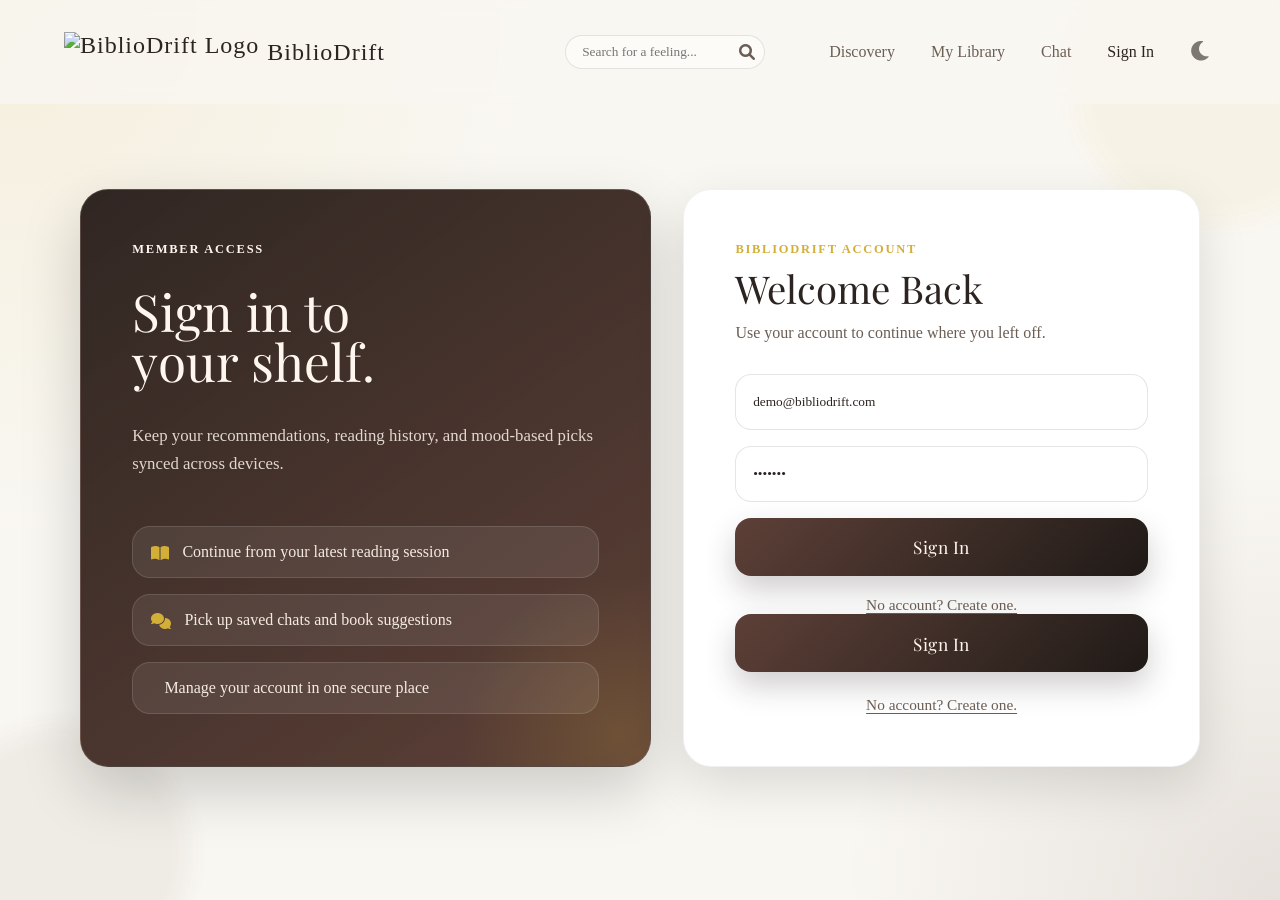
==== commit bad71031: "fix: resolve merge conflicts with upstream/main" ====
--- a/frontend/pages/auth.html
+++ b/frontend/pages/auth.html
@@ -19,55 +19,284 @@
         rel="stylesheet">
     <link rel="stylesheet" href="https://cdnjs.cloudflare.com/ajax/libs/font-awesome/6.0.0/css/all.min.css">
     <style>
+        body.auth-page {
+            background:
+                radial-gradient(circle at top left, rgba(212, 175, 55, 0.12), transparent 34%),
+                radial-gradient(circle at bottom right, rgba(93, 64, 55, 0.12), transparent 28%),
+                var(--bg-color);
+        }
+
+        body.auth-page::before,
+        body.auth-page::after {
+            content: "";
+            position: fixed;
+            inset: auto;
+            pointer-events: none;
+            z-index: 0;
+            border-radius: 50%;
+            filter: blur(10px);
+            opacity: 0.7;
+        }
+
+        body.auth-page::before {
+            width: 18rem;
+            height: 18rem;
+            top: -4rem;
+            right: -5rem;
+            background: rgba(212, 175, 55, 0.08);
+        }
+
+        body.auth-page::after {
+            width: 16rem;
+            height: 16rem;
+            bottom: -5rem;
+            left: -4rem;
+            background: rgba(93, 64, 55, 0.08);
+        }
+
+        body.auth-page main.auth-main {
+            position: relative;
+            z-index: 1;
+            max-width: none;
+            min-height: calc(100vh - 120px);
+            display: flex;
+            align-items: center;
+            justify-content: center;
+            padding: 2rem 4rem 4rem;
+        }
+
+        .auth-shell {
+            width: min(1120px, 100%);
+            display: grid;
+            grid-template-columns: minmax(0, 1.05fr) minmax(360px, 0.95fr);
+            gap: 2rem;
+            align-items: stretch;
+        }
+
+        .auth-intro {
+            position: relative;
+            overflow: hidden;
+            padding: clamp(2rem, 4vw, 3.5rem);
+            border-radius: 28px;
+            background:
+                linear-gradient(145deg, rgba(44, 36, 32, 0.92), rgba(93, 64, 55, 0.85)),
+                var(--wood-dark);
+            color: #fff7ef;
+            box-shadow: 0 24px 60px rgba(0, 0, 0, 0.18);
+            border: 1px solid rgba(255, 255, 255, 0.12);
+            display: flex;
+            flex-direction: column;
+            justify-content: space-between;
+            min-height: 100%;
+        }
+
+        .auth-intro::after {
+            content: "";
+            position: absolute;
+            inset: auto -8rem -8rem auto;
+            width: 20rem;
+            height: 20rem;
+            border-radius: 50%;
+            background: radial-gradient(circle, rgba(212, 175, 55, 0.16), transparent 70%);
+        }
+
+        .auth-eyebrow,
+        .auth-kicker {
+            letter-spacing: 0.14em;
+            text-transform: uppercase;
+            font-size: 0.78rem;
+            font-weight: 700;
+        }
+
+        .auth-intro h1 {
+            margin-top: 0.85rem;
+            max-width: 10ch;
+            font-size: clamp(2.25rem, 4vw, 4.25rem);
+            line-height: 0.98;
+        }
+
+        .auth-copy {
+            margin-top: 1.25rem;
+            max-width: 34rem;
+            font-size: 1.05rem;
+            line-height: 1.7;
+            color: rgba(255, 247, 239, 0.84);
+        }
+
+        .auth-highlights {
+            list-style: none;
+            margin-top: 2rem;
+            display: grid;
+            gap: 1rem;
+            position: relative;
+            z-index: 1;
+        }
+
+        .auth-highlights li {
+            display: flex;
+            align-items: flex-start;
+            gap: 0.85rem;
+            padding: 1rem 1.1rem;
+            border-radius: 18px;
+            background: rgba(255, 255, 255, 0.08);
+            border: 1px solid rgba(255, 255, 255, 0.12);
+            color: rgba(255, 247, 239, 0.93);
+        }
+
+        .auth-highlights i {
+            margin-top: 0.1rem;
+            color: var(--accent-gold);
+            flex-shrink: 0;
+        }
+
         .auth-container {
-            max-width: 400px;
-            margin: 8rem auto;
-            background: var(--book-bg, #fff);
-            padding: 3rem;
-            border-radius: 12px;
-            box-shadow: 0 10px 40px rgba(0, 0, 0, 0.1);
-            text-align: center;
-            border: 1px solid rgba(0, 0, 0, 0.05);
+            width: 100%;
+            max-width: none;
+            margin: 0;
+            padding: clamp(2rem, 4vw, 3.25rem);
+            border-radius: 28px;
+            text-align: left;
+            background: var(--book-bg);
+            backdrop-filter: blur(14px);
+            box-shadow: 0 18px 50px rgba(0, 0, 0, 0.12);
+            border: 1px solid rgba(0, 0, 0, 0.06);
+        }
+
+        .auth-kicker {
+            color: var(--accent-gold);
+        }
+
+        #authTitle {
+            margin-top: 0.7rem;
+            font-size: clamp(2rem, 3vw, 2.6rem);
+            line-height: 1.05;
+        }
+
+        .auth-subtitle {
+            margin-top: 0.75rem;
+            color: var(--text-muted);
+            line-height: 1.6;
+        }
+
+        #authForm {
+            margin-top: 1.75rem;
+            display: grid;
+            gap: 1rem;
+        }
+
+        #nameField {
+            display: none;
+        }
+
+        .input-group {
+            margin: 0;
         }
 
         .auth-input {
             width: 100%;
-            padding: 1rem;
-            margin-bottom: 1rem;
-            border: 1px solid #ddd;
-            border-radius: 6px;
-            font-family: 'Georgia', serif;
+            min-height: 3.5rem;
+            padding: 1rem 1.05rem;
+            border: 1px solid var(--input-border);
+            border-radius: 16px;
+            background: var(--input-bg);
+            font-family: "Georgia", serif;
+            color: var(--text-main);
+            transition: border-color 0.25s ease, box-shadow 0.25s ease, transform 0.25s ease, background-color 0.25s ease;
+        }
+
+        .auth-input::placeholder {
+            color: color-mix(in srgb, var(--text-muted) 70%, transparent);
+        }
+
+        .auth-input:focus {
+            outline: none;
+            background: var(--book-bg);
+            border-color: rgba(212, 175, 55, 0.55);
+            box-shadow: 0 0 0 4px rgba(212, 175, 55, 0.16);
+            transform: translateY(-1px);
         }
 
         .auth-btn {
             width: 100%;
-            padding: 1rem;
-            background: #2c2c2c;
-            color: #fff;
+            min-height: 3.65rem;
+            padding: 1rem 1.2rem;
             border: none;
-            border-radius: 6px;
+            border-radius: 16px;
             cursor: pointer;
+            background: linear-gradient(135deg, var(--wood-dark), #1f1a17);
+            color: #fff7ef;
             font-family: 'Playfair Display', serif;
-            font-size: 1.1rem;
+            font-size: 1.08rem;
+            letter-spacing: 0.03em;
+            box-shadow: 0 14px 30px rgba(44, 36, 32, 0.22);
+            transition: transform 0.2s ease, box-shadow 0.2s ease, filter 0.2s ease;
+        }
+
+        .auth-btn:hover {
+            transform: translateY(-1px);
+            box-shadow: 0 18px 34px rgba(44, 36, 32, 0.28);
+            filter: brightness(1.04);
+        }
+
+        .auth-footer {
+            margin-top: 1.25rem;
+            text-align: center;
         }
 
         .toggle-link {
-            display: block;
-            margin-top: 1.5rem;
-            color: #666;
-            font-size: 0.9rem;
+            display: inline-flex;
+            color: var(--text-muted);
+            font-size: 0.96rem;
             cursor: pointer;
             text-decoration: underline;
-        }
-
-        #nameField {
-            display: none;
+            text-underline-offset: 0.2em;
+        }
+
+        @media (max-width: 900px) {
+            body.auth-page main.auth-main {
+                padding: 1.5rem 1rem 2.5rem;
+            }
+
+            .auth-shell {
+                grid-template-columns: 1fr;
+            }
+
+            .auth-intro {
+                order: 2;
+                min-height: auto;
+            }
+
+            .auth-container {
+                order: 1;
+            }
+        }
+
+        @media (max-width: 560px) {
+            body.auth-page main.auth-main {
+                padding-inline: 0.75rem;
+            }
+
+            .auth-intro,
+            .auth-container {
+                border-radius: 22px;
+            }
+
+            .auth-highlights li {
+                padding: 0.9rem 0.95rem;
+            }
         }
     </style>
     <link rel="icon" href="../assets/images/biblioDrift_favicon.png" type="image/png">
+    <!-- PWA -->
+    <link rel="manifest" href="../manifest.json">
+    <meta name="theme-color" content="#2c2420">
+    <meta name="apple-mobile-web-app-capable" content="yes">
+    <meta name="apple-mobile-web-app-status-bar-style" content="black-translucent">
+    <meta name="apple-mobile-web-app-title" content="BiblioDrift">
+    <link rel="apple-touch-icon" href="../assets/images/biblioDrift_favicon.png">
 </head>
 
-<body>
+<body class="auth-page">
     <header>
         <a href="index.html" class="logo">
             <img style="height: 40px" src="../assets/images/biblioDrift_favicon.png" alt="BiblioDrift Logo"> BiblioDrift
@@ -101,47 +330,62 @@
         </div>
     </header>
 
-    <main>
-        <!-- 
-            =============================================================
-            Authentication Container Area
-            =============================================================
-            This container encapsulates the core authentication workflow 
-            for the application. 
-            
-            By default, it renders the 'Sign In' view, but dynamically 
-            toggles to 'Registration' mode based on user interaction with 
-            the 'toggleText' link below.
-
-            Features:
-            - Fully responsive design via 'auth-container' class.
-            - JavaScript intercepts submission via 'handleAuth(event)'.
-            - Name field is hidden by default and only shown during sign up.
-            =============================================================
-        -->
-        <div class="auth-container">
-            
-            <!-- Dynamic Form Header -->
-            <h2 id="authTitle" style="font-family: 'Playfair Display'; margin-bottom: 2rem;">
-                Welcome Back
-            </h2>
-            
-            <!-- Authentication Form: Handles both Sign In and Registration dynamically -->
-            <form id="authForm" onsubmit="handleAuth(event)">
-                
-                <!-- Registration Specific Field (Hidden during Sign In) -->
-                <div id="nameField">
-                    <input type="text" id="userName" class="auth-input" placeholder="Full Name">
+    <main class="auth-main">
+        <section class="auth-shell">
+            <aside class="auth-intro" aria-label="Authentication benefits">
+                <p class="auth-eyebrow">Member access</p>
+                <h1>Sign in to your shelf.</h1>
+                <p class="auth-copy">
+                    Keep your recommendations, reading history, and mood-based picks synced across devices.
+                </p>
+                <ul class="auth-highlights">
+                    <li><i class="fa-solid fa-book-open"></i> Continue from your latest reading session</li>
+                    <li><i class="fa-solid fa-comments"></i> Pick up saved chats and book suggestions</li>
+                    <li><i class="fa-solid fa-shield-heart"></i> Manage your account in one secure place</li>
+                </ul>
+            </aside>
+
+            <div class="auth-container">
+                <p class="auth-kicker">BiblioDrift account</p>
+                <h2 id="authTitle">Welcome Back</h2>
+                <p class="auth-subtitle">Use your account to continue where you left off.</p>
+
+                <form id="authForm" data-mode="login" onsubmit="handleAuth(event)">
+                    <div id="nameField">
+                        <input type="text" id="username" class="auth-input" placeholder="Full Name" autocomplete="name">
+                    </div>
+
+                    <div class="input-group">
+                        <input type="email" id="email" class="auth-input" placeholder="Email Address" value="demo@bibliodrift.com" required autocomplete="email">
+                    </div>
+
+                    <div class="input-group">
+                        <input type="password" id="password" class="auth-input" placeholder="Password" value="demo123" required autocomplete="current-password">
+                    </div>
+
+                    <button type="submit" id="submitBtn" class="auth-btn">
+                        Sign In
+                    </button>
+                </form>
+
+                <div class="auth-footer">
+                    <span id="toggleText" class="toggle-link">
+                        No account? Create one.
+                    </span>
                 </div>
                 
-                <!-- Standard Credentials -->
-                <div class="input-group" style="margin-bottom: 1rem;">
-                    <input type="email" id="email" class="auth-input" placeholder="Email Address" required>
-                </div>
-                
-                <div class="input-group" style="margin-bottom: 1rem;">
-                    <input type="password" class="auth-input" placeholder="Password" required>
-                </div>
+                <!-- 
+                    =============================================================
+                    SECURITY COMPLIANCE: CSRF TOKEN FIELD
+                    =============================================================
+                    This hidden input is dynamically populated with a one-time 
+                    security token provided by the backend. It protects against
+                    Cross-Site Request Forgery attacks by ensuring that the 
+                    form submission originated from this specific application 
+                    instance.
+                    =============================================================
+                -->
+                <input type="hidden" id="csrf_token" name="csrf_token" value="">
                 
                 <!-- Primary Action Button -->
                 <button type="submit" id="submitBtn" class="auth-btn">
@@ -155,14 +399,80 @@
                     No account? Create one.
                 </span>
             </div>
-            
-        </div>
+        </section>
     </main>
 
     <script src="../js/config.js"></script>
     <script src="../js/footer.js"></script>
     <script src="../js/app.js"></script>
     <script src="../script/header-scroll.js"></script>
+    <script>
+        const toggleText = document.getElementById('toggleText');
+        const authForm = document.getElementById('authForm');
+        const authTitle = document.getElementById('authTitle');
+        const nameField = document.getElementById('nameField');
+        const submitBtn = document.getElementById('submitBtn');
+        const passwordInput = document.getElementById('password');
+
+        if (toggleText) {
+            toggleText.addEventListener('click', () => {
+                const isLogin = authForm.dataset.mode !== 'register';
+                if (isLogin) {
+                    authForm.dataset.mode = 'register';
+                    authTitle.textContent = 'Create Account';
+                    nameField.style.display = 'block';
+                    submitBtn.textContent = 'Sign Up';
+                    toggleText.textContent = 'Already have an account? Sign in.';
+                    passwordInput.autocomplete = 'new-password';
+                } else {
+                    authForm.dataset.mode = 'login';
+                    authTitle.textContent = 'Welcome Back';
+                    nameField.style.display = 'none';
+                    submitBtn.textContent = 'Sign In';
+                    toggleText.textContent = 'No account? Create one.';
+                    passwordInput.autocomplete = 'current-password';
+                }
+            });
+        }
+    </script>
+    <script src="../js/pwa.js"></script>
+    <script>
+        /**
+         * ==============================================================================
+         * CSRF INITIALIZATION LOGIC
+         * ==============================================================================
+         * On document load, we query the backend's CSRF endpoint to retrieve a 
+         * fresh security token. This token is then stored in the hidden form 
+         * field and utilized in the 'handleAuth' submission headers.
+         * ==============================================================================
+         */
+        document.addEventListener('DOMContentLoaded', async () => {
+            try {
+                // We use MOOD_API_BASE from config.js
+                const response = await fetch(`${MOOD_API_BASE}/csrf-token`, {
+                    method: 'GET',
+                    credentials: 'include'
+                });
+                
+                if (response.ok) {
+                    const result = await response.json();
+                    const token = result.data?.csrf_token;
+                    
+                    if (token) {
+                        const csrfInput = document.getElementById('csrf_token');
+                        if (csrfInput) {
+                            csrfInput.value = token;
+                            if (window.IS_DEV) console.log('[Security] CSRF Token initialized successfully.');
+                        }
+                    }
+                } else {
+                    console.error('[Security] Failed to fetch CSRF token from backend.');
+                }
+            } catch (error) {
+                console.error('[Security] Network error while fetching security token:', error);
+            }
+        });
+    </script>
 </body>
 
 </html>
--- a/frontend/css/style.css
+++ b/frontend/css/style.css
@@ -1,4 +1,13 @@
 :root {
+    /* Fix: WCAG AA Contrast Floor - Issue #534 */
+.glass-panel,
+.book-tooltip,
+.book-detail-modal,
+[class*="glass"] {
+    background: rgba(0, 0, 0, 0.45) !important;
+    backdrop-filter: blur(12px);
+    -webkit-backdrop-filter: blur(12px);
+}
     /* Day Theme (Default) */
     --bg-color: #f9f7f2;
     --header-bg: rgba(249, 247, 242, 0.8);
@@ -70,7 +79,7 @@
 html[data-theme="night"],
 html[data-theme="night"] body {
     background-color: #1e1a18 !important;
-    color: #e0d5cb !important;
+    color: #fff5f5 !important;
 }
 
 [data-theme="night"] header {
@@ -83,6 +92,7 @@
     color: #e0d5cb !important;
     border-color: rgba(255, 255, 255, 0.1) !important;
 }
+
 
 /* Global Wooden Scrollbar Styling */
 ::-webkit-scrollbar {
@@ -245,6 +255,8 @@
     padding: 2rem 4rem;
     max-width: 1400px;
     margin: 0 auto;
+    width: 100%;
+    overflow-x: hidden;
 }
 
 /* --- Hero --- */
@@ -265,6 +277,7 @@
         transform: translateY(0);
     }
 }
+
 
 .hero h1 {
     font-size: clamp(2.5rem, 8vw, 4.5rem);
@@ -286,24 +299,32 @@
 /* --- Curated Tables (Horizontal Scroll) --- */
 .curated-section {
     margin-bottom: 6rem;
+    width: 100%;
+    overflow-x: hidden;
 }
 
 .section-header {
-    margin-bottom: 2rem;
-    border-bottom: 1px solid rgba(0, 0, 0, 0.05);
-    padding-bottom: 0.5rem;
+    margin-: 0 1rem 0.5rem 1rem;
     display: flex;
     justify-content: space-between;
     align-items: baseline;
+    flex-wrap: wrap;
+    gap: 1rem
+    justify-content: space-between;
+    align-items: baseline;
 }
 
 .curated-row {
     display: flex;
     gap: 3rem;
     padding: 2rem 1rem;
-    overflow-x: visible;
-    /* Allow 3D overflow */
+    overflow-x: auto;
+    overflow-y: hidden;
+    /* Allow horizontal scrolling on mobile */
     perspective: 1000px;
+    -webkit-overflow-scrolling: touch;
+    scroll-behavior: smooth;
+    flex-wrap: nowrap;
 }
 
 /* --- 3D Book Component --- */
@@ -312,7 +333,8 @@
     height: var(--book-height);
     perspective: 1000px;
     cursor: pointer;
-    /* Random slight rotation for organic feel - handled in JS usually, but default here */
+    flex-shrink: 0;
+    min-width: var(--book-width);
 }
 
 .book {
@@ -470,27 +492,65 @@
     margin-bottom: 1rem;
 }
 
+/* Read details Button */
+.read-details-btn {
+    background-color: #3e2723; 
+    color: #fffdf9;
+    border: 1px solid var(--accent-gold);
+    padding: 6px 16px; 
+    border-radius: 6px;
+    font-family: 'Playfair Display', 'Georgia', serif;
+    font-size: 0.82rem;
+    cursor: pointer;
+    display: flex;
+    align-items: center;
+    justify-content: center;
+    gap: 6px; 
+    margin: 8px auto 14px auto;
+    width: 96%; 
+    box-shadow: 0 3px 6px rgba(0, 0, 0, 0.15);
+    transition: background-color 0.2s ease-in-out;
+    white-space: nowrap; 
+}
+
+.read-details-btn:hover {
+    background-color: #5d4037;
+}
+
+.book__face--back .book-actions {
+    justify-content: space-around;
+    padding: 0 10px;
+    width: 100%;
+    margin-bottom: -6px;
+}
+
 .book-actions {
     display: flex;
-    gap: 0.5rem;
+    gap: 0.35rem;
+    justify-content: center;
+    align-items: center;
+    width: 100%;
 }
 
 .btn-icon {
     border: none;
     background: none;
     cursor: pointer;
-    font-size: 1.2rem;
+    font-size: 1rem;
+    padding: 0.15rem 0.25rem;
     opacity: 0.6;
-    transition: opacity 0.2s;
+    transition: opacity 0.2s, transform 0.12s;
 }
 
 .btn-icon:hover {
     opacity: 1;
-    transform: scale(1.1);
+    transform: scale(1.08);
 }
 
 /* --- Virtual Shelves --- */
 .shelves-container {
+    width: 100%;
+    overflow-x: hidden;
     display: flex;
     flex-direction: column;
     gap: 4rem;
@@ -519,6 +579,9 @@
     gap: 1.5rem;
     /* More spacing for expanded books */
     min-height: 280px;
+    flex-wrap: nowrap;
+    overflow-x: auto;
+    -webkit-overflow-scrolling: touch;
 }
 
 .shelf-row::after {
@@ -672,6 +735,8 @@
     overflow-y: auto;
     box-shadow: var(--shadow-soft);
     border: 1px solid var(--glass-border);
+    display: flex;
+    flex-direction: column;
 }
 
 .mood-modal-header {
@@ -790,7 +855,28 @@
 
 /* Utilities */
 .hidden {
-    display: none;
+    display: none !important;
+}
+
+/* --- Constellation View --- */
+.constellation-container {
+    width: 100%;
+    min-height: 600px;
+    margin-top: 2rem;
+    position: relative;
+    border-radius: 12px;
+    overflow: hidden;
+    animation: fadeIn 0.5s ease;
+}
+
+.view-toggles button {
+    cursor: pointer;
+    transition: all 0.3s ease;
+}
+
+.view-toggles .active-view {
+    box-shadow: 0 4px 15px rgba(0, 0, 0, 0.2);
+    transform: scale(1.05);
 }
 
 .fade-in {
@@ -882,6 +968,7 @@
     border: none;
     padding: 0;
     overflow: visible;
+    max-height: 95vh;
 }
 
 .glass-modal::backdrop {
@@ -899,7 +986,9 @@
     padding: 2.5rem;
     position: relative;
     overflow: hidden;
+    overflow-y: auto;
     animation: modalIn 0.4s cubic-bezier(0.175, 0.885, 0.32, 1.275);
+    max-height: 90vh;
 }
 
 [data-theme="night"] .modal-content {
@@ -1089,6 +1178,29 @@
     .modal-content {
         padding: 1.5rem;
     }
+
+    .modal-info h2 {
+        font-size: 1.8rem;
+    }
+
+    .ai-insight-box {
+        padding: 1rem 1.2rem;
+    }
+
+    #modal-ai-note {
+        font-size: 0.95rem;
+    }
+
+    .modal-actions {
+        flex-direction: column;
+        width: 100%;
+    }
+
+    .btn-primary,
+    .btn-secondary,
+    .btn-preview {
+        width: 100%;
+    }
 }
 
 /* ===== CHAT INTERFACE STYLES ===== */
@@ -1455,6 +1567,7 @@
     justify-content: center;
     overflow: hidden;
     box-shadow: 0 2px 8px rgba(0, 0, 0, 0.1);
+    flex-shrink: 0;
 }
 
 .book-rec-cover img {
@@ -1475,6 +1588,7 @@
     line-height: 1.2;
     display: -webkit-box;
     -webkit-line-clamp: 2;
+    line-clamp: 2;
     -webkit-box-orient: vertical;
     overflow: hidden;
 }
@@ -1484,6 +1598,7 @@
     color: var(--text-muted);
     display: -webkit-box;
     -webkit-line-clamp: 1;
+    line-clamp: 1;
     -webkit-box-orient: vertical;
     overflow: hidden;
 }
@@ -1698,13 +1813,12 @@
 }
 
 /* ===== GENRE SECTION STYLES ===== */
-
-/* Genre Grid Layout */
 .genre-grid {
-    display: grid;
-    grid-template-columns: repeat(5, 1fr);
-    gap: 1rem;
-    padding: 1rem 0;
+display: grid;
+   
+    grid-template-columns: repeat(auto-fill, minmax(180px, 1fr));
+    gap: 1.25rem;
+    padding: 2rem 0.5rem
 }
 
 /* Genre Card - Vintage Book Spine Look */
@@ -1715,20 +1829,20 @@
     /* Horizontal layout */
     align-items: center;
     justify-content: flex-start;
-    padding: 1rem 1.5rem;
+    gap: 1rem;
+    padding: 1.35rem 1.6rem;
     cursor: pointer;
     transition: all 0.3s cubic-bezier(0.23, 1, 0.32, 1);
 
     /* Rectangular Shape */
-    border-radius: 8px;
-    box-shadow: 0 4px 10px rgba(0, 0, 0, 0.2);
-
-    height: 80px;
-    /* Much smaller height */
+    border-radius: 18px;
+    box-shadow: 0 10px 24px rgba(0, 0, 0, 0.18);
+
+    min-height: 112px;
     position: relative;
     overflow: hidden;
-    border: 1px solid rgba(0, 0, 0, 0.1);
-    gap: 1rem;
+    border: 1px solid rgba(255, 255, 255, 0.08);
+    backdrop-filter: blur(10px);
 }
 
 /* Remove gold lines for cleaner small look */
@@ -1738,7 +1852,7 @@
 }
 
 .genre-card i {
-    font-size: 1.8rem;
+    font-size: 1.9rem;
     margin-bottom: 0;
     margin-right: 0;
     color: rgba(255, 255, 255, 0.95);
@@ -1761,11 +1875,12 @@
     writing-mode: horizontal-tb;
     /* Horizontal Text */
     transform: none;
+    line-height: 1.2;
 }
 
 .genre-card:hover {
-    transform: translateY(-5px);
-    box-shadow: 0 8px 20px rgba(0, 0, 0, 0.3);
+    transform: translateY(-6px);
+    box-shadow: 0 16px 30px rgba(0, 0, 0, 0.28);
     z-index: 10;
 }
 
@@ -1902,12 +2017,14 @@
 
 /* Genre Books Grid */
 .genre-books-grid {
-    display: flex;
-    flex-wrap: wrap;
-    justify-content: center;
-    gap: 3rem;
+    display: grid;
+    grid-template-columns: repeat(auto-fill, minmax(140px, 1fr));
+    gap: 1.5rem;
     padding: 2rem;
     perspective: 1000px;
+    justify-items: center;
+    width: 100%;
+    max-width: 100%;
 }
 
 .genre-book-card {
@@ -1942,6 +2059,7 @@
     margin: 0 0 0.25rem 0;
     display: -webkit-box;
     -webkit-line-clamp: 2;
+    line-clamp: 2;
     -webkit-box-orient: vertical;
     overflow: hidden;
 }
@@ -1971,18 +2089,20 @@
 /* Genre Responsive */
 @media (max-width: 900px) {
     .genre-grid {
-        grid-template-columns: repeat(3, 1fr);
+        grid-template-columns: repeat(auto-fit, minmax(160px, 1fr));
     }
 }
 
 @media (max-width: 600px) {
     .genre-grid {
-        grid-template-columns: repeat(2, 1fr);
-        gap: 0.75rem;
+        grid-template-columns: repeat(auto-fit, minmax(140px, 1fr));
+        gap: 0.9rem;
     }
 
     .genre-card {
-        padding: 1.25rem 0.75rem;
+        min-height: 96px;
+        padding: 1rem 1rem;
+        gap: 0.85rem;
     }
 
     .genre-card i {
@@ -2313,6 +2433,14 @@
     transition: all 0.3s cubic-bezier(0.23, 1, 0.32, 1);
 }
 
+/* Fix: Ensure light text in day theme for contrast with dark background override */
+.book-tooltip .tooltip-title,
+.book-tooltip .tooltip-author,
+.book-tooltip .tooltip-rating-text,
+.book-tooltip .tooltip-description {
+    color: #f5f5f5 !important;
+}
+
 [data-theme="night"] .book-tooltip {
     background: rgba(44, 36, 32, 0.98);
     border: 1px solid rgba(255, 255, 255, 0.1);
@@ -2381,6 +2509,7 @@
     line-height: 1.5;
     display: -webkit-box;
     -webkit-line-clamp: 3;
+    line-clamp: 3;
     -webkit-box-orient: vertical;
     overflow: hidden;
     border-top: 1px solid rgba(0, 0, 0, 0.08);
@@ -4206,10 +4335,10 @@
     align-items: center;
     gap: 0.6rem;
 
-    background: var(--glass-bg);
+    background: #1a1a28;
     backdrop-filter: blur(12px);
 
-    border: 1px solid var(--glass-border);
+    border: 1px solid #2a2a3e;
     border-radius: 14px;
 
     padding: 10px 16px;
@@ -4238,26 +4367,26 @@
 
 /* Select styling */
 .sort-select {
-    background: transparent;
-    border: none;
+    width: 100%;
+    background-color: #1a1a28 !important;
+    border: 1px solid var(--rb-border);
+    border-radius: 8px;
+    padding: 0.7rem 1rem;
+    color: #e8e0d0 !important;
+    -webkit-appearance: none;
+    appearance: none;
+    font-size: 0.95rem;
     outline: none;
-
-    font-family: "Georgia", serif;
-    font-size: 14px;
-    color: var(--text-main);
-
-    cursor: pointer;
-}
-
-/* Fancy focus */
+    }
+
 .sort-select:focus {
-    color: var(--accent-gold);
-}
-
-.logo img {
-    height: 40px;
-}
-
+    border-color: #c9a84c;
+}
+
+.sort-select option {
+    background: var(--rb-card);
+    color: var(--rb-text);
+}
 .search-icon {
     cursor: pointer;
 }
@@ -4533,4 +4662,11 @@
 
 input:checked+.slider:before {
     transform: translateX(14px);
-}+}
+html, body {
+  cursor: url("data:image/svg+xml;utf8,<svg xmlns='http://www.w3.org/2000/svg' width='32' height='32' viewBox='0 0 24 24'><path fill='%23cca43b' d='M4.42 20.58a1 1 0 0 0 1.41 0L15.24 11.2l-2.44-2.44L3.42 18.17a1 1 0 0 0 0 1.41zM17.36 9.08l-2.44-2.44 2.12-2.12a2 2 0 0 1 2.83 0l1.77 1.77a2 2 0 0 1 0 2.83z'/><path stroke='%23cca43b' stroke-width='1.5' d='M2 22l4-1'/></svg>") 0 24, auto !important;
+}
+*:hover {
+  cursor: pointer !important; 
+  cursor: url("data:image/svg+xml;utf8,<svg xmlns='http://www.w3.org/2000/svg' width='32' height='32' viewBox='0 0 24 24'><path fill='%23ffca3a' d='M4.42 20.58a1 1 0 0 0 1.41 0L15.24 11.2l-2.44-2.44L3.42 18.17a1 1 0 0 0 0 1.41zM17.36 9.08l-2.44-2.44 2.12-2.12a2 2 0 0 1 2.83 0l1.77 1.77a2 2 0 0 1 0 2.83z'/><path stroke='%23ffca3a' stroke-width='1.5' d='M2 22l4-1'/></svg>") 0 24, pointer !important;
+}
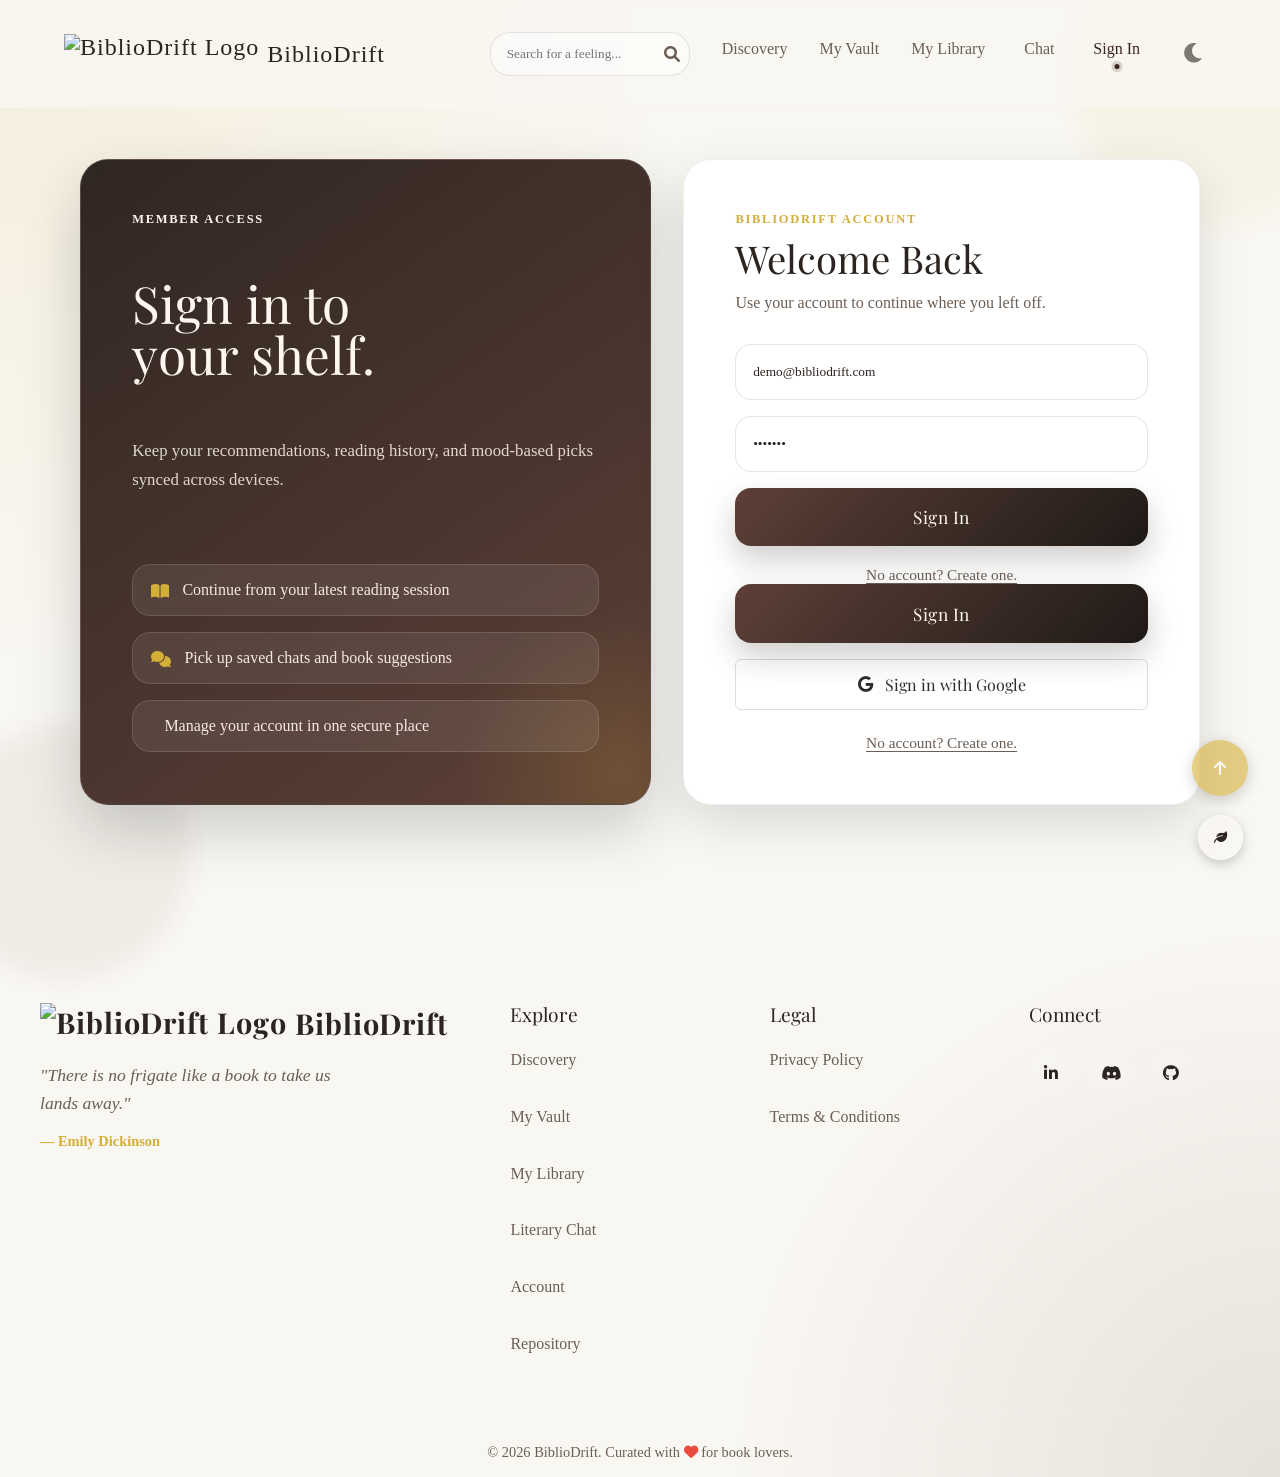
==== commit c2d9183a: "Merge branch 'main' into fix/meta-tags-og-all-pages" ====
--- a/frontend/pages/auth.html
+++ b/frontend/pages/auth.html
@@ -13,7 +13,19 @@
     </script>
     <meta name="viewport" content="width=device-width, initial-scale=1.0">
     <title>Auth | BiblioDrift</title>
+    <!-- SEO & Open Graph meta tags -->
+    <meta name="description"
+        content="Sign in or create your BiblioDrift account to start discovering books by mood, saving your favourites, and chatting with Elara, your AI reading companion." />
+    <meta property="og:type" content="website" />
+    <meta property="og:url" content="https://bibliodrift-dm.netlify.app/auth" />
+    <meta property="og:title" content="Sign In | BiblioDrift" />
+    <meta property="og:description"
+        content="Sign in or create your BiblioDrift account to start discovering books by mood, saving your favourites, and chatting with Elara, your AI reading companion." />
+    <meta property="og:image" content="https://bibliodrift-dm.netlify.app/assets/images/og-banner.png" />
+    <meta property="og:image:width" content="1200" />
+    <meta property="og:image:height" content="630" />
     <link rel="stylesheet" href="../css/style.css">
+    <link rel="stylesheet" href="../css/pwa.css">
     <link rel="stylesheet" href="../css/style-responsive.css">
     <link href="https://fonts.googleapis.com/css2?family=Playfair+Display:wght@600&family=Georgia&display=swap"
         rel="stylesheet">
@@ -243,6 +255,23 @@
             text-align: center;
         }
 
+        .google-auth-btn {
+            width: 100%;
+            padding: 0.9rem 1rem;
+            margin-top: 1rem;
+            background: #fff;
+            color: #2c2c2c;
+            border: 1px solid #ddd;
+            border-radius: 6px;
+            cursor: pointer;
+            font-family: 'Playfair Display', serif;
+            font-size: 1rem;
+            display: flex;
+            align-items: center;
+            justify-content: center;
+            gap: 0.75rem;
+        }
+
         .toggle-link {
             display: inline-flex;
             color: var(--text-muted);
@@ -297,38 +326,43 @@
 </head>
 
 <body class="auth-page">
-    <header>
-        <a href="index.html" class="logo">
-            <img style="height: 40px" src="../assets/images/biblioDrift_favicon.png" alt="BiblioDrift Logo"> BiblioDrift
-        </a>
-        <div class="header-controls">
-            <div class="search-bar">
-                <input type="text" id="searchInput" class="search-input" placeholder="Search for a feeling...">
-                <i class="fa-solid fa-search search-icon"></i>
-            </div>
-            <nav class="nav-links">
-                <div class="tooltip">
-                    <a href="index.html">Discovery</a>
-                    <span class="tooltip-text"><i class="fa-solid fa-wand-magic-sparkles"></i> Explore books</span>
-                </div>
-                <div class="tooltip">
-                    <a href="library.html">My Library</a>
-                    <span class="tooltip-text"><i class="fa-solid fa-book"></i> My Library</span>
-                </div>
-                <div class="tooltip">
-                    <a href="chat.html">Chat</a>
-                    <span class="tooltip-text"><i class="fa-solid fa-comments"></i> Chat</span>
-                </div>
-                <div class="tooltip">
-                    <a href="auth.html" class="active">Sign In</a>
-                    <span class="tooltip-text"><i class="fa-solid fa-key"></i> Access account</span>
-                </div>
-            </nav>
-            <button id="themeToggle" class="btn-icon" title="Toggle Theme">
-                <i class="fa-solid fa-moon"></i>
-            </button>
+      <header>
+    <a href="index.html" class="logo">
+      <img style="height: 40px" src="../assets/images/biblioDrift_favicon.png" alt="BiblioDrift Logo"> BiblioDrift
+    </a>
+    <div class="header-controls">
+      <div class="search-bar">
+        <input type="text" id="searchInput" class="search-input" placeholder="Search for a feeling...">
+        <i class="fa-solid fa-search search-icon" id="searchIcon"></i>
+      </div>
+      <nav class="nav-links">
+        <div class="tooltip">
+          <a href="index.html" >Discovery</a>
+          <span class="tooltip-text"><i class="fa-solid fa-wand-magic-sparkles"></i> Explore books</span>
         </div>
-    </header>
+        <div class="tooltip">
+          <a href="vault.html" >My Vault</a>
+          <span class="tooltip-text"><i class="fa-solid fa-vault"></i> My Vault</span>
+        </div>
+        <div class="tooltip">
+          <a href="library.html" >My Library</a>
+          <span class="tooltip-text"><i class="fa-solid fa-book"></i> My Library</span>
+        </div>
+        <div class="tooltip">
+          <a href="chat.html" >Chat</a>
+          <span class="tooltip-text"><i class="fa-solid fa-comments"></i> Chat</span>
+        </div>
+        <!-- DYNAMIC AUTH LINK -->
+        <div class="tooltip">
+          <a href="auth.html" id="navAuthLink" class="active">Sign In</a>
+          <span class="tooltip-text" id="navAuthTooltip"><i class="fa-solid fa-key"></i> Access account</span>
+        </div>
+      </nav>
+      <button id="themeToggle" class="btn-icon" title="Toggle Theme">
+        <i class="fa-solid fa-moon"></i>
+      </button>
+    </div>
+  </header>
 
     <main class="auth-main">
         <section class="auth-shell">
@@ -356,11 +390,13 @@
                     </div>
 
                     <div class="input-group">
-                        <input type="email" id="email" class="auth-input" placeholder="Email Address" value="demo@bibliodrift.com" required autocomplete="email">
+                        <input type="email" id="email" class="auth-input" placeholder="Email Address"
+                            value="demo@bibliodrift.com" required autocomplete="email">
                     </div>
 
                     <div class="input-group">
-                        <input type="password" id="password" class="auth-input" placeholder="Password" value="demo123" required autocomplete="current-password">
+                        <input type="password" id="password" class="auth-input" placeholder="Password" value="demo123"
+                            required autocomplete="current-password">
                     </div>
 
                     <button type="submit" id="submitBtn" class="auth-btn">
@@ -373,7 +409,7 @@
                         No account? Create one.
                     </span>
                 </div>
-                
+
                 <!-- 
                     =============================================================
                     SECURITY COMPLIANCE: CSRF TOKEN FIELD
@@ -386,10 +422,15 @@
                     =============================================================
                 -->
                 <input type="hidden" id="csrf_token" name="csrf_token" value="">
-                
+
                 <!-- Primary Action Button -->
                 <button type="submit" id="submitBtn" class="auth-btn">
                     Sign In
+                </button>
+
+                <button type="button" id="googleAuthBtn" class="google-auth-btn">
+                    <i class="fa-brands fa-google"></i>
+                    <span>Sign in with Google</span>
                 </button>
             </form>
             
@@ -402,6 +443,58 @@
         </section>
     </main>
 
+  <!-- Back to Top Button -->
+  <button id="backToTop" class="btn-icon back-to-top" title="Back to Top" onclick="window.scrollTo({top: 0, behavior: 'smooth'});">
+    <i class="fa-solid fa-arrow-up"></i>
+  </button>
+
+  <!-- Ambient Sanctuary UI -->
+  <div class="ambient-sanctuary">
+    <button id="ambientToggle" title="Ambient Sanctuary" aria-expanded="false" aria-controls="ambientPanel">
+      <i class="fa-solid fa-leaf"></i>
+    </button>
+    <div id="ambientPanel" class="ambient-panel">
+      <h3 style="color: var(--text-main) !important;">Ambient Sanctuary</h3>
+      <div class="ambient-option">
+        <span style="color: var(--text-main) !important;"><i class="fa-solid fa-cloud-rain"></i> Rainy Evening</span>
+        <label class="switch">
+          <input type="checkbox" id="rainToggle">
+          <span class="slider"></span>
+        </label>
+      </div>
+      <div class="ambient-option">
+        <span style="color: var(--text-main) !important;"><i class="fa-solid fa-fire"></i> Cozy Fireplace</span>
+        <label class="switch">
+          <input type="checkbox" id="fireToggle">
+          <span class="slider"></span>
+        </label>
+      </div>
+      <div class="ambient-option">
+        <span style="color: var(--text-main) !important;"><i class="fa-solid fa-water"></i> Calm Ocean Waves</span>
+        <label class="switch">
+          <input type="checkbox" id="oceanToggle">
+          <span class="slider"></span>
+        </label>
+      </div>
+      <div class="ambient-option">
+        <span style="color: var(--text-main) !important;"><i class="fa-solid fa-bolt"></i> Stormy Rain</span>
+        <label class="switch">
+          <input type="checkbox" id="stormToggle">
+          <span class="slider"></span>
+        </label>
+      </div>
+      <div class="volume-control">
+        <label for="ambientVolume" style="color: var(--text-main) !important;"><i class="fa-solid fa-volume-high"></i> Volume</label>
+        <div class="range-wrap">
+          <div class="range-track" aria-hidden="true"></div>
+          <div class="range-fill" aria-hidden="true"></div>
+          <input type="range" id="ambientVolume" min="0" max="1" step="0.1" value="0.5" style="width: 100%;">
+        </div>
+      </div>
+    </div>
+  </div>
+
+
     <script src="../js/config.js"></script>
     <script src="../js/footer.js"></script>
     <script src="../js/app.js"></script>
@@ -412,6 +505,16 @@
         const authTitle = document.getElementById('authTitle');
         const nameField = document.getElementById('nameField');
         const submitBtn = document.getElementById('submitBtn');
+        const googleAuthBtn = document.getElementById('googleAuthBtn');
+
+        if (googleAuthBtn) {
+            googleAuthBtn.addEventListener('click', () => {
+                const mode = authForm.dataset.mode === 'register' ? 'register' : 'login';
+                googleAuthBtn.disabled = true;
+                googleAuthBtn.querySelector('span').textContent = 'Redirecting to Google...';
+                window.location.href = `${MOOD_API_BASE}/auth/google?mode=${encodeURIComponent(mode)}`;
+            });
+        }
         const passwordInput = document.getElementById('password');
 
         if (toggleText) {
@@ -422,6 +525,7 @@
                     authTitle.textContent = 'Create Account';
                     nameField.style.display = 'block';
                     submitBtn.textContent = 'Sign Up';
+                    googleAuthBtn.querySelector('span').textContent = 'Sign up with Google';
                     toggleText.textContent = 'Already have an account? Sign in.';
                     passwordInput.autocomplete = 'new-password';
                 } else {
@@ -429,6 +533,7 @@
                     authTitle.textContent = 'Welcome Back';
                     nameField.style.display = 'none';
                     submitBtn.textContent = 'Sign In';
+                    googleAuthBtn.querySelector('span').textContent = 'Sign in with Google';
                     toggleText.textContent = 'No account? Create one.';
                     passwordInput.autocomplete = 'current-password';
                 }
@@ -453,11 +558,11 @@
                     method: 'GET',
                     credentials: 'include'
                 });
-                
+
                 if (response.ok) {
                     const result = await response.json();
                     const token = result.data?.csrf_token;
-                    
+
                     if (token) {
                         const csrfInput = document.getElementById('csrf_token');
                         if (csrfInput) {
@@ -473,6 +578,8 @@
             }
         });
     </script>
+    <script src="../js/theme-manager.js"></script>
+  <script src="../js/ambient.js"></script>
 </body>
 
 </html>
--- a/frontend/css/style.css
+++ b/frontend/css/style.css
@@ -1,13 +1,4 @@
 :root {
-    /* Fix: WCAG AA Contrast Floor - Issue #534 */
-.glass-panel,
-.book-tooltip,
-.book-detail-modal,
-[class*="glass"] {
-    background: rgba(0, 0, 0, 0.45) !important;
-    backdrop-filter: blur(12px);
-    -webkit-backdrop-filter: blur(12px);
-}
     /* Day Theme (Default) */
     --bg-color: #f9f7f2;
     --header-bg: rgba(249, 247, 242, 0.8);
@@ -23,6 +14,8 @@
     --input-border: rgba(0, 0, 0, 0.1);
     --book-bg: #fff;
     --paper-color: #fffdf9;
+    --nav-active-color: #3a241c;
+    --nav-active-ring: rgba(58, 36, 28, 0.18);
 
     /* Vibe Colors */
     --vibe-mystery: #78909c;
@@ -32,7 +25,18 @@
     /* Dimensions */
     --book-width: 160px;
     --book-height: 240px;
+
     --book-thick: 40px;
+}
+
+/* Fix: WCAG AA Contrast Floor - Issue #534 */
+.glass-panel,
+.book-tooltip,
+.book-detail-modal,
+[class*="glass"] {
+    background: rgba(0, 0, 0, 0.45) !important;
+    backdrop-filter: blur(12px);
+    -webkit-backdrop-filter: blur(12px);
 }
 
 [data-theme="night"] {
@@ -51,6 +55,8 @@
     --input-border: rgba(255, 255, 255, 0.1);
     --book-bg: #2c2420;
     --paper-color: #e0d5cb;
+    --nav-active-color: #fff2df;
+    --nav-active-ring: rgba(255, 242, 223, 0.22);
 }
 
 * {
@@ -71,7 +77,13 @@
     /* Classic serif for books */
     overflow-x: hidden;
     min-height: 100vh;
+    display: flex;
+    flex-direction: column;
     transition: background-color 0.4s ease, color 0.4s ease, border-color 0.4s ease, box-shadow 0.4s ease;
+}
+
+main {
+    flex: 1;
 }
 
 /* Explicit night-mode overrides — bulletproof fallback */
@@ -188,16 +200,52 @@
     gap: 0.5rem;
 }
 
+.nav-links {
+    display: flex;
+    align-items: center;
+    gap: 2rem;
+}
+
 .nav-links a {
     text-decoration: none;
     color: var(--text-muted);
-    margin-left: 2rem;
-    transition: color 0.3s ease;
+    position: relative;
+    display: inline-flex;
+    align-items: center;
+    justify-content: center;
+    min-height: 30px;
+    padding-bottom: 10px;
+    transition: color 0.25s ease;
 }
 
 .nav-links a:hover,
 .nav-links a.active {
-    color: var(--text-main);
+    color: var(--nav-active-color);
+}
+
+.nav-links a::after {
+    content: "";
+    position: absolute;
+    left: 50%;
+    bottom: 0;
+    width: 5px;
+    height: 5px;
+    border-radius: 50%;
+    background: var(--nav-active-color);
+    box-shadow: 0 0 0 3px var(--nav-active-ring);
+    opacity: 0;
+    transform: translateX(-50%) scale(0.35);
+    transition: opacity 0.22s ease, transform 0.22s ease;
+}
+
+.nav-links a:hover::after {
+    opacity: 0.45;
+    transform: translateX(-50%) scale(0.75);
+}
+
+.nav-links a.active::after {
+    opacity: 1;
+    transform: translateX(-50%) scale(1);
 }
 
 /* === ANIMATED HOVER TOOLTIPS FOR NAVIGATION (NEW) === */
@@ -207,48 +255,19 @@
 }
 
 .tooltip-text {
-    position: absolute;
-    left: 50%;
-    bottom: calc(100% + 8px);
-    transform: translateX(-50%) scale(0.95) translateY(6px);
-    padding: 10px 14px;
-    background: #fffaf3;
-    color: #2b2b2b;
-    font-size: 13px;
-    font-weight: 500;
-    white-space: nowrap;
-    border-radius: 10px;
-    box-shadow: 0 8px 20px rgba(0, 0, 0, 0.15);
-    border: 1px solid rgba(0, 0, 0, 0.08);
-    opacity: 0;
-    visibility: hidden;
-    pointer-events: none;
-    transition: all 0.25s ease;
-    z-index: 9999;
+    display: none;
 }
 
 .tooltip-text::after {
-    content: "";
-    position: absolute;
-    top: 100%;
-    left: 50%;
-    transform: translateX(-50%) rotate(45deg);
-    width: 12px;
-    height: 12px;
-    background: #fffaf3;
-    border-left: 1px solid rgba(0, 0, 0, 0.08);
-    border-bottom: 1px solid rgba(0, 0, 0, 0.08);
+    display: none;
 }
 
 .tooltip:hover .tooltip-text {
-    opacity: 1;
-    visibility: visible;
-    transform: translateX(-40%) scale(1) translateY(0);
+    display: none;
 }
 
 .tooltip-text i {
-    margin-right: 5px;
-    color: var(--accent-gold);
+    display: none;
 }
 
 main {
@@ -304,14 +323,12 @@
 }
 
 .section-header {
-    margin-: 0 1rem 0.5rem 1rem;
+    margin: 0 1rem 0.5rem 1rem;
     display: flex;
     justify-content: space-between;
     align-items: baseline;
     flex-wrap: wrap;
-    gap: 1rem
-    justify-content: space-between;
-    align-items: baseline;
+    gap: 1rem;
 }
 
 .curated-row {
@@ -4335,10 +4352,10 @@
     align-items: center;
     gap: 0.6rem;
 
-    background: #1a1a28;
+    background: var(--glass-bg);
     backdrop-filter: blur(12px);
 
-    border: 1px solid #2a2a3e;
+    border: 1px solid var(--glass-border);
     border-radius: 14px;
 
     padding: 10px 16px;
@@ -4367,26 +4384,26 @@
 
 /* Select styling */
 .sort-select {
-    width: 100%;
-    background-color: #1a1a28 !important;
-    border: 1px solid var(--rb-border);
-    border-radius: 8px;
-    padding: 0.7rem 1rem;
-    color: #e8e0d0 !important;
-    -webkit-appearance: none;
-    appearance: none;
-    font-size: 0.95rem;
+    background: transparent;
+    border: none;
     outline: none;
-    }
-
+
+    font-family: "Georgia", serif;
+    font-size: 14px;
+    color: var(--text-main);
+
+    cursor: pointer;
+}
+
+/* Fancy focus */
 .sort-select:focus {
-    border-color: #c9a84c;
-}
-
-.sort-select option {
-    background: var(--rb-card);
-    color: var(--rb-text);
-}
+    color: var(--accent-gold);
+}
+
+.logo img {
+    height: 40px;
+}
+
 .search-icon {
     cursor: pointer;
 }
@@ -4583,6 +4600,20 @@
     transform: scale(1.05);
 }
 
+/* Animated active state for the sanctuary toggle button */
+#ambientToggle {
+    will-change: transform;
+}
+
+#ambientToggle.active {
+    transform: scale(1.08) rotate(-8deg) !important;
+    box-shadow: 0 10px 24px rgba(0, 0, 0, 0.32) !important;
+}
+
+#ambientToggle:active {
+    transform: scale(0.96) rotate(-2deg) !important;
+}
+
 .ambient-panel {
     position: absolute;
     bottom: 60px;
@@ -4598,11 +4629,17 @@
     display: none;
     flex-direction: column;
     gap: 1rem;
+    /* Prepare for animated entrance */
+    opacity: 0;
+    transform: translateY(8px) scale(0.995);
+    transition: opacity 260ms cubic-bezier(.2,.9,.3,1), transform 260ms cubic-bezier(.2,.9,.3,1);
     z-index: 10002;
 }
 
 .ambient-panel.active {
     display: flex !important;
+    opacity: 1 !important;
+    transform: translateY(0) scale(1) !important;
 }
 
 .ambient-option {
@@ -4617,6 +4654,450 @@
     align-items: center;
     gap: 10px;
     font-size: 0.95rem;
+}
+
+/* Improved alignment: use a two-column grid so labels line up and controls align consistently */
+.ambient-panel .ambient-option,
+.ambient-panel .volume-control {
+    display: grid;
+    grid-template-columns: 1fr auto;
+    align-items: center;
+    gap: 10px;
+}
+
+.ambient-panel .volume-control {
+    position: relative;
+    display: grid;
+    grid-template-columns: auto 1fr;
+    align-items: center;
+    gap: 10px;
+}
+
+.ambient-panel .volume-control .range-wrap {
+    grid-column: 2 / 3;
+    position: relative;
+    width: 100%;
+}
+
+/* Library-specific alignment fixes */
+.library-page .ambient-panel .volume-control .range-wrap {
+    height: 18px;
+}
+
+.library-page .ambient-panel .volume-control .range-wrap .range-track,
+.library-page .ambient-panel .volume-control .range-wrap .range-fill {
+    top: 50%;
+    transform: translateY(-50%);
+}
+
+.library-page .ambient-panel .volume-control .range-wrap input[type="range"] {
+    height: 18px !important;
+    padding: 0 !important;
+}
+
+/* Final alignment nudge: move the thumb slightly down to perfectly center on the track across pages */
+.ambient-panel .volume-control .range-wrap input[type="range"]::-webkit-slider-thumb {
+    transform: translateY(2px) !important;
+}
+.ambient-panel .volume-control .range-wrap input[type="range"]::-moz-range-thumb {
+    transform: translateY(2px) !important;
+}
+
+/* Library/profile specific small adjustments if needed */
+.library-page .ambient-panel .volume-control .range-wrap .range-track,
+.library-page .ambient-panel .volume-control .range-wrap .range-fill,
+#profile-page .ambient-panel .volume-control .range-wrap .range-track,
+#profile-page .ambient-panel .volume-control .range-wrap .range-fill {
+    /* keep track centered */
+    top: 50% !important;
+    transform: translateY(-50%) !important;
+}
+
+.ambient-panel .volume-control .range-wrap .range-track {
+    position: absolute;
+    left: 0;
+    right: 0;
+    height: 6px;
+    background: rgba(0,0,0,0.12);
+    border-radius: 999px;
+    top: 50%;
+    transform: translateY(-50%);
+    z-index: 1;
+}
+
+.ambient-panel .volume-control .range-wrap .range-fill {
+    position: absolute;
+    left: 0;
+    height: 6px;
+    background: var(--accent-gold);
+    border-radius: 999px;
+    top: 50%;
+    transform: translateY(-50%);
+    z-index: 2;
+    width: 50%;
+    transition: width 240ms cubic-bezier(.2,1,.22,1);
+}
+
+.ambient-panel .volume-control .range-wrap input[type="range"] {
+    background: transparent !important;
+    position: relative;
+    z-index: 3;
+    width: 100%;
+}
+
+/* Profile-specific nudge: align the track/fill and thumb better on profile layout */
+.profile-page .ambient-panel .volume-control .range-wrap {
+    padding-top: 2px; /* small spacing to shift input area down slightly */
+}
+
+.profile-page .ambient-panel .volume-control .range-wrap .range-track,
+.profile-page .ambient-panel .volume-control .range-wrap .range-fill {
+    top: 54%;
+}
+
+.profile-page .ambient-panel .volume-control .range-wrap input[type="range"] {
+    height: 20px !important;
+}
+
+.profile-page .ambient-panel .volume-control .range-wrap input[type="range"]::-webkit-slider-thumb {
+    margin-top: 0 !important;
+}
+
+/* Make the input tall enough so the thumb can be vertically centered; remove negative margins */
+.ambient-panel .volume-control .range-wrap input[type="range"] {
+    height: 18px !important;
+    padding: 0 !important;
+    margin: 0 !important;
+    line-height: 18px !important;
+}
+
+/* Ensure the WebKit thumb is not shifted upward */
+.ambient-panel .volume-control .range-wrap input[type="range"]::-webkit-slider-thumb {
+    margin-top: 0 !important;
+    position: relative !important;
+    top: 0 !important;
+}
+
+/* Ensure the Firefox thumb is vertically centered */
+.ambient-panel .volume-control .range-wrap input[type="range"]::-moz-range-thumb {
+    margin: 0 !important;
+}
+
+.ambient-panel .ambient-option span,
+.ambient-panel .volume-control label {
+    display: flex;
+    align-items: center;
+    gap: 10px;
+    color: var(--text-main);
+}
+
+/* Make switches slightly larger and center their internal toggle */
+.switch {
+    width: 44px;
+    height: 26px;
+}
+
+.slider {
+    border-radius: 999px;
+    background-color: rgba(68,68,68,0.9);
+}
+
+.slider:before {
+    height: 18px;
+    width: 18px;
+    left: 4px;
+    bottom: 4px;
+}
+
+/* Smooth transitions for switches */
+.slider {
+    transition: background-color 200ms cubic-bezier(.2,.9,.3,1);
+}
+
+.slider:before {
+    transition: transform 200ms cubic-bezier(.2,.9,.3,1), box-shadow 200ms;
+}
+
+input:checked + .slider {
+    background-color: var(--accent-gold);
+}
+
+input:checked + .slider:before {
+    transform: translateX(18px);
+}
+
+/* Quick pop when a toggle is enabled */
+input:checked + .slider {
+    animation: togglePop 220ms cubic-bezier(.2,.9,.3,1);
+}
+
+@keyframes togglePop {
+    0% { transform: scale(0.96); }
+    60% { transform: scale(1.04); }
+    100% { transform: scale(1); }
+}
+
+/* Staggered fade-in for options when panel opens */
+.ambient-panel.active .ambient-option,
+.ambient-panel.active .volume-control {
+    opacity: 0;
+    transform: translateY(6px);
+    animation: optionFade 360ms cubic-bezier(.2,.9,.3,1) forwards;
+}
+.ambient-panel.active .ambient-option:nth-child(1) { animation-delay: 0.06s; }
+.ambient-panel.active .ambient-option:nth-child(2) { animation-delay: 0.12s; }
+.ambient-panel.active .ambient-option:nth-child(3) { animation-delay: 0.18s; }
+.ambient-panel.active .ambient-option:nth-child(4) { animation-delay: 0.24s; }
+.ambient-panel.active .volume-control { animation-delay: 0.3s; }
+
+@keyframes optionFade {
+    to { opacity: 1; transform: translateY(0); }
+}
+
+/* Button press micro-interaction */
+#ambientToggle {
+    transition: transform 180ms ease, box-shadow 180ms ease, background 180ms ease;
+}
+
+#ambientToggle:active {
+    transform: scale(0.96) rotate(-6deg);
+}
+
+/* Accessible focus for switches */
+.switch input:focus-visible + .slider {
+    box-shadow: 0 0 0 4px rgba(212,175,55,0.16);
+}
+
+/* Volume slider styling */
+.ambient-panel input[type="range"] {
+    -webkit-appearance: none;
+    width: 130px;
+    height: 6px;
+    background-color: rgba(0,0,0,0.12);
+    /* Use a solid gold background-image and size it with --ambient-fill for reliable Chrome rendering */
+    background-image: linear-gradient(to right, var(--accent-gold), var(--accent-gold));
+    background-size: calc(var(--ambient-fill,50) * 1%) 100%;
+    background-repeat: no-repeat;
+    border-radius: 999px;
+    outline: none;
+}
+
+.ambient-panel input[type="range"]::-webkit-slider-thumb {
+    -webkit-appearance: none;
+    width: 18px;
+    height: 18px;
+    background: var(--accent-gold);
+    border-radius: 50%;
+    box-shadow: 0 2px 6px rgba(0,0,0,0.25);
+    cursor: pointer;
+}
+
+/* Ensure base thumb has a transition so scaling animates smoothly on all pages */
+.ambient-panel input[type="range"]::-webkit-slider-thumb {
+    transition: transform 260ms cubic-bezier(.2,1,.22,1), box-shadow 260ms ease !important;
+    transform-origin: center center;
+    transform: scale(1) !important;
+}
+
+/* Animated track fill and thumb pop when volume changes */
+.ambient-panel input[type="range"] {
+    background: linear-gradient(90deg, var(--accent-gold) var(--ambient-fill,50%), rgba(0,0,0,0.12) var(--ambient-fill,50%));
+    background-size: 100% 100%;
+    background-repeat: no-repeat;
+    transition: background 360ms cubic-bezier(.2,1,.22,1);
+}
+
+.ambient-panel input.volume-animate::-webkit-slider-thumb {
+    transform: scale(1.12) !important;
+    transition: transform 360ms cubic-bezier(.2,1,.22,1) !important;
+}
+
+/* Also ensure the base Firefox thumb transitions */
+.ambient-panel input[type="range"]::-moz-range-thumb {
+    transition: transform 260ms cubic-bezier(.2,1,.22,1), box-shadow 260ms ease;
+    transform-origin: center center;
+}
+
+.ambient-panel input.volume-animate::-moz-range-thumb {
+    transform: scale(1.12);
+    transition: transform 360ms cubic-bezier(.2,1,.22,1);
+}
+
+/* Fallback for Firefox: smooth track color via background */
+.ambient-panel input[type="range"]::-moz-range-track {
+    background: transparent;
+}
+
+/* Responsive ambient panel: full width on very small screens */
+@media (max-width: 420px) {
+    .ambient-panel {
+        right: 1rem;
+        bottom: 70px;
+        width: min(92vw, 320px);
+        padding: 0.9rem;
+    }
+
+    .ambient-panel input[type="range"] {
+        width: 100%;
+    }
+}
+
+/* Library page: make ambient volume control smaller for compact layout */
+.library-page .ambient-panel input[type="range"] {
+    -webkit-appearance: none;
+    appearance: none;
+    width: 120px;
+    height: 6px;
+    background-color: rgba(0,0,0,0.12) !important;
+    background-image: linear-gradient(to right, var(--accent-gold), var(--accent-gold)) !important;
+    background-size: calc(var(--ambient-fill,50) * 1%) 100% !important;
+    background-repeat: no-repeat !important;
+    border-radius: 999px;
+    outline: none;
+}
+
+.library-page .ambient-panel input[type="range"]::-webkit-slider-runnable-track {
+    height: 6px;
+    border-radius: 999px;
+}
+
+.library-page .ambient-panel input[type="range"]::-webkit-slider-thumb {
+    -webkit-appearance: none;
+    appearance: none;
+    margin-top: -6px; /* center the larger thumb */
+    width: 18px;
+    height: 18px;
+    background: var(--accent-gold);
+    border-radius: 50%;
+    box-shadow: 0 3px 8px rgba(0,0,0,0.25);
+    border: 3px solid rgba(255,255,255,0.8);
+    cursor: pointer;
+}
+
+.library-page .ambient-panel input[type="range"]::-moz-range-track {
+    height: 6px;
+    background: transparent;
+}
+
+.library-page .ambient-panel input[type="range"]::-moz-range-thumb {
+    width: 18px;
+    height: 18px;
+    background: var(--accent-gold);
+    border-radius: 50%;
+    box-shadow: 0 3px 8px rgba(0,0,0,0.25);
+    border: 3px solid rgba(255,255,255,0.8);
+    cursor: pointer;
+}
+
+.library-page .ambient-panel .volume-control label {
+    font-size: 0.95rem;
+}
+
+/* Override responsive minimums that enlarge inputs (loaded in style-responsive.css) */
+.library-page .ambient-panel input[type="range"] {
+    min-height: 0 !important;
+    min-width: 0 !important;
+    height: 6px !important;
+}
+.library-page .ambient-panel input[type="range"]::-webkit-slider-thumb {
+    width: 18px !important;
+    height: 18px !important;
+}
+.library-page .ambient-panel input[type="range"]::-moz-range-thumb {
+    width: 18px !important;
+    height: 18px !important;
+}
+
+/* Profile page: same compact ambient volume styling as library */
+#profile-page .ambient-panel input[type="range"] {
+    -webkit-appearance: none;
+    appearance: none;
+    width: 120px;
+    height: 6px;
+    background-color: rgba(0,0,0,0.12) !important;
+    background-image: linear-gradient(to right, var(--accent-gold), var(--accent-gold)) !important;
+    background-size: calc(var(--ambient-fill,50) * 1%) 100% !important;
+    background-repeat: no-repeat !important;
+    border-radius: 999px;
+    outline: none;
+    min-height: 0 !important;
+    min-width: 0 !important;
+}
+
+#profile-page .ambient-panel input[type="range"]::-webkit-slider-runnable-track {
+    height: 6px;
+    border-radius: 999px;
+}
+
+#profile-page .ambient-panel input[type="range"]::-webkit-slider-thumb {
+    -webkit-appearance: none;
+    appearance: none;
+    margin-top: -6px;
+    width: 18px;
+    height: 18px;
+    background: var(--accent-gold);
+    border-radius: 50%;
+    box-shadow: 0 3px 8px rgba(0,0,0,0.25);
+    border: 3px solid rgba(255,255,255,0.8);
+    cursor: pointer;
+}
+
+#profile-page .ambient-panel input[type="range"]::-moz-range-track {
+    height: 6px;
+    background: transparent;
+}
+
+#profile-page .ambient-panel input[type="range"]::-moz-range-thumb {
+    width: 18px;
+    height: 18px;
+    background: var(--accent-gold);
+    border-radius: 50%;
+    box-shadow: 0 3px 8px rgba(0,0,0,0.25);
+    border: 3px solid rgba(255,255,255,0.8);
+    cursor: pointer;
+}
+
+#profile-page .ambient-panel .volume-control label {
+    font-size: 0.95rem;
+}
+
+/* Strong overrides to ensure page-scoped slider sizing is applied last */
+.library-page .ambient-panel input[type="range"],
+.profile-page .ambient-panel input[type="range"] {
+    -webkit-appearance: none !important;
+    appearance: none !important;
+    width: 120px !important;
+    height: 6px !important;
+    background: linear-gradient(90deg, var(--accent-gold) 50%, rgba(0,0,0,0.12) 50%) !important;
+    border-radius: 999px !important;
+    outline: none !important;
+    min-height: 0 !important;
+    min-width: 0 !important;
+}
+
+.library-page .ambient-panel input[type="range"]::-webkit-slider-thumb,
+.profile-page .ambient-panel input[type="range"]::-webkit-slider-thumb {
+    -webkit-appearance: none !important;
+    appearance: none !important;
+    margin-top: 0 !important;
+    width: 18px !important;
+    height: 18px !important;
+    background: var(--accent-gold) !important;
+    border-radius: 50% !important;
+    box-shadow: 0 3px 8px rgba(0,0,0,0.25) !important;
+    border: 3px solid rgba(255,255,255,0.8) !important;
+    cursor: pointer !important;
+}
+
+.library-page .ambient-panel input[type="range"]::-moz-range-thumb,
+.profile-page .ambient-panel input[type="range"]::-moz-range-thumb {
+    width: 18px !important;
+    height: 18px !important;
+    background: var(--accent-gold) !important;
+    border-radius: 50% !important;
+    box-shadow: 0 3px 8px rgba(0,0,0,0.25) !important;
+    border: 3px solid rgba(255,255,255,0.8) !important;
+    cursor: pointer !important;
 }
 
 .switch {
@@ -4670,3 +5151,324 @@
   cursor: pointer !important; 
   cursor: url("data:image/svg+xml;utf8,<svg xmlns='http://www.w3.org/2000/svg' width='32' height='32' viewBox='0 0 24 24'><path fill='%23ffca3a' d='M4.42 20.58a1 1 0 0 0 1.41 0L15.24 11.2l-2.44-2.44L3.42 18.17a1 1 0 0 0 0 1.41zM17.36 9.08l-2.44-2.44 2.12-2.12a2 2 0 0 1 2.83 0l1.77 1.77a2 2 0 0 1 0 2.83z'/><path stroke='%23ffca3a' stroke-width='1.5' d='M2 22l4-1'/></svg>") 0 24, pointer !important;
 }
+
+/* ============================================================
+   AMBIENT VOLUME SLIDER — SINGLE SOURCE OF TRUTH
+   Replace ALL existing slider/range rules in style.css with this block.
+   Remove every other rule targeting:
+     - .ambient-panel input[type="range"]
+     - .library-page .ambient-panel input[type="range"]
+     - #profile-page .ambient-panel input[type="range"]
+     - .ambient-panel .volume-control .range-wrap ...
+     - Any block with margin-top on ::-webkit-slider-thumb inside ambient-panel
+   ============================================================ */
+
+/* 1. Volume control layout */
+.ambient-panel .volume-control {
+    display: grid;
+    grid-template-columns: auto 1fr;
+    align-items: center;
+    gap: 10px;
+}
+
+.ambient-panel .volume-control label {
+    display: flex;
+    align-items: center;
+    gap: 10px;
+    color: var(--text-main);
+    font-size: 0.95rem;
+    white-space: nowrap;
+}
+
+/* 2. The wrapper that stacks track, fill, and input */
+.ambient-panel .volume-control .range-wrap {
+    position: relative;
+    width: 100%;
+    height: 18px;          /* fixed height — track and thumb share this axis */
+    display: flex;
+    align-items: center;   /* vertically centers the <input> */
+}
+
+/* 3. Track and fill — absolutely positioned, vertically centred */
+.ambient-panel .volume-control .range-wrap .range-track,
+.ambient-panel .volume-control .range-wrap .range-fill {
+    position: absolute;
+    left: 0;
+    top: 50%;
+    transform: translateY(-50%);
+    height: 6px;
+    border-radius: 999px;
+    pointer-events: none;
+}
+
+.ambient-panel .volume-control .range-wrap .range-track {
+    right: 0;
+    background: rgba(0, 0, 0, 0.15);
+    z-index: 1;
+}
+
+.ambient-panel .volume-control .range-wrap .range-fill {
+    background: var(--accent-gold);
+    width: 50%;            /* JS will update this dynamically */
+    transition: width 240ms cubic-bezier(.2, 1, .22, 1);
+    z-index: 2;
+}
+
+/* 4. The actual <input> — transparent, sits on top */
+.ambient-panel .volume-control .range-wrap input[type="range"],
+.library-page .ambient-panel .volume-control .range-wrap input[type="range"],
+.profile-page .ambient-panel .volume-control .range-wrap input[type="range"],
+#profile-page .ambient-panel .volume-control .range-wrap input[type="range"] {
+    -webkit-appearance: none !important;
+    appearance: none !important;
+    position: relative;
+    z-index: 3;
+    width: 100% !important;
+    height: 18px !important;   /* matches .range-wrap height */
+    min-height: 0 !important;
+    min-width: 0 !important;
+    background: transparent !important;
+    border-radius: 999px;
+    outline: none;
+    cursor: pointer;
+    margin: 0 !important;
+    padding: 0 !important;
+}
+
+/* 5. WebKit track — transparent (fill handled by .range-fill div) */
+.ambient-panel .volume-control .range-wrap input[type="range"]::-webkit-slider-runnable-track,
+.library-page .ambient-panel .volume-control .range-wrap input[type="range"]::-webkit-slider-runnable-track,
+.profile-page .ambient-panel .volume-control .range-wrap input[type="range"]::-webkit-slider-runnable-track,
+#profile-page .ambient-panel .volume-control .range-wrap input[type="range"]::-webkit-slider-runnable-track {
+    height: 6px !important;
+    background: transparent !important;
+    border-radius: 999px;
+}
+
+/* 6. WebKit thumb — THE KEY FIX: margin-top centers it on the 6px track */
+.ambient-panel .volume-control .range-wrap input[type="range"]::-webkit-slider-thumb,
+.library-page .ambient-panel .volume-control .range-wrap input[type="range"]::-webkit-slider-thumb,
+.profile-page .ambient-panel .volume-control .range-wrap input[type="range"]::-webkit-slider-thumb,
+#profile-page .ambient-panel .volume-control .range-wrap input[type="range"]::-webkit-slider-thumb {
+    -webkit-appearance: none !important;
+    appearance: none !important;
+    width: 18px !important;
+    height: 18px !important;
+    border-radius: 50% !important;
+    background: var(--accent-gold) !important;
+    border: 3px solid rgba(255, 255, 255, 0.85) !important;
+    box-shadow: 0 2px 8px rgba(0, 0, 0, 0.3) !important;
+    cursor: pointer !important;
+    margin-top: -6px !important;   /* (18px thumb - 6px track) / 2 = 6px */
+    transform: none !important;    /* kill any conflicting translateY */
+    transition: transform 260ms cubic-bezier(.2, 1, .22, 1),
+                box-shadow 260ms ease !important;
+}
+
+/* Thumb hover */
+.ambient-panel .volume-control .range-wrap input[type="range"]:hover::-webkit-slider-thumb {
+    transform: scale(1.15) !important;
+    box-shadow: 0 3px 12px rgba(212, 175, 55, 0.5) !important;
+}
+
+/* Thumb pop animation (JS adds .volume-animate class) */
+.ambient-panel .volume-control .range-wrap input[type="range"].volume-animate::-webkit-slider-thumb {
+    transform: scale(1.2) !important;
+    box-shadow: 0 0 14px rgba(212, 175, 55, 0.6) !important;
+}
+
+/* 7. Firefox track */
+.ambient-panel .volume-control .range-wrap input[type="range"]::-moz-range-track,
+.library-page .ambient-panel .volume-control .range-wrap input[type="range"]::-moz-range-track,
+.profile-page .ambient-panel .volume-control .range-wrap input[type="range"]::-moz-range-track,
+#profile-page .ambient-panel .volume-control .range-wrap input[type="range"]::-moz-range-track {
+    height: 6px !important;
+    background: transparent !important;
+    border-radius: 999px;
+}
+
+/* 8. Firefox thumb */
+.ambient-panel .volume-control .range-wrap input[type="range"]::-moz-range-thumb,
+.library-page .ambient-panel .volume-control .range-wrap input[type="range"]::-moz-range-thumb,
+.profile-page .ambient-panel .volume-control .range-wrap input[type="range"]::-moz-range-thumb,
+#profile-page .ambient-panel .volume-control .range-wrap input[type="range"]::-moz-range-thumb {
+    width: 18px !important;
+    height: 18px !important;
+    border-radius: 50% !important;
+    background: var(--accent-gold) !important;
+    border: 3px solid rgba(255, 255, 255, 0.85) !important;
+    box-shadow: 0 2px 8px rgba(0, 0, 0, 0.3) !important;
+    cursor: pointer !important;
+    /* Firefox auto-centers the thumb — no margin-top needed */
+}
+
+.ambient-panel .volume-control .range-wrap input[type="range"].volume-animate::-moz-range-thumb {
+    transform: scale(1.2);
+    transition: transform 360ms cubic-bezier(.2, 1, .22, 1);
+}
+
+/* ============================================================
+   AMBIENT VOLUME SLIDER — SINGLE SOURCE OF TRUTH
+   Replace ALL existing slider/range rules in style.css with this block.
+   Remove every other rule targeting:
+     - .ambient-panel input[type="range"]
+     - .library-page .ambient-panel input[type="range"]
+     - #profile-page .ambient-panel input[type="range"]
+     - .ambient-panel .volume-control .range-wrap ...
+     - Any block with margin-top on ::-webkit-slider-thumb inside ambient-panel
+   ============================================================ */
+
+/* 1. Volume control layout */
+.ambient-panel .volume-control {
+    display: grid;
+    grid-template-columns: auto 1fr;
+    align-items: center;
+    gap: 10px;
+}
+
+.ambient-panel .volume-control label {
+    display: flex;
+    align-items: center;
+    gap: 10px;
+    color: var(--text-main);
+    font-size: 0.95rem;
+    white-space: nowrap;
+}
+
+/* 2. The wrapper that stacks track, fill, and input */
+.ambient-panel .volume-control .range-wrap {
+    position: relative;
+    width: 100%;
+    height: 18px;          /* fixed height — track and thumb share this axis */
+    display: flex;
+    align-items: center;   /* vertically centers the <input> */
+}
+
+/* 3. Track and fill — absolutely positioned, vertically centred */
+.ambient-panel .volume-control .range-wrap .range-track,
+.ambient-panel .volume-control .range-wrap .range-fill {
+    position: absolute;
+    left: 0;
+    top: 50%;
+    transform: translateY(-50%);
+    height: 6px;
+    border-radius: 999px;
+    pointer-events: none;
+}
+
+.ambient-panel .volume-control .range-wrap .range-track {
+    right: 0;
+    background: rgba(0, 0, 0, 0.15);
+    z-index: 1;
+}
+
+.ambient-panel .volume-control .range-wrap .range-fill {
+    background: var(--accent-gold);
+    width: 50%;            /* JS will update this dynamically */
+    transition: width 240ms cubic-bezier(.2, 1, .22, 1);
+    z-index: 2;
+}
+
+/* 4. The actual <input> — transparent, sits on top */
+.ambient-panel .volume-control .range-wrap input[type="range"],
+.library-page .ambient-panel .volume-control .range-wrap input[type="range"],
+.profile-page .ambient-panel .volume-control .range-wrap input[type="range"],
+#profile-page .ambient-panel .volume-control .range-wrap input[type="range"] {
+    -webkit-appearance: none !important;
+    appearance: none !important;
+    position: relative;
+    z-index: 3;
+    width: 100% !important;
+    height: 18px !important;   /* matches .range-wrap height */
+    min-height: 0 !important;
+    min-width: 0 !important;
+    background: transparent !important;
+    border-radius: 999px;
+    outline: none;
+    cursor: pointer;
+    margin: 0 !important;
+    padding: 0 !important;
+}
+
+/* 5. WebKit track — transparent (fill handled by .range-fill div) */
+.ambient-panel .volume-control .range-wrap input[type="range"]::-webkit-slider-runnable-track,
+.library-page .ambient-panel .volume-control .range-wrap input[type="range"]::-webkit-slider-runnable-track,
+.profile-page .ambient-panel .volume-control .range-wrap input[type="range"]::-webkit-slider-runnable-track,
+#profile-page .ambient-panel .volume-control .range-wrap input[type="range"]::-webkit-slider-runnable-track {
+    height: 6px !important;
+    background: transparent !important;
+    border-radius: 999px;
+}
+
+/* 6. WebKit thumb — THE KEY FIX: margin-top centers it on the 6px track */
+.ambient-panel .volume-control .range-wrap input[type="range"]::-webkit-slider-thumb,
+.library-page .ambient-panel .volume-control .range-wrap input[type="range"]::-webkit-slider-thumb,
+.profile-page .ambient-panel .volume-control .range-wrap input[type="range"]::-webkit-slider-thumb,
+#profile-page .ambient-panel .volume-control .range-wrap input[type="range"]::-webkit-slider-thumb {
+    -webkit-appearance: none !important;
+    appearance: none !important;
+    width: 18px !important;
+    height: 18px !important;
+    border-radius: 50% !important;
+    background: var(--accent-gold) !important;
+    border: 3px solid rgba(255, 255, 255, 0.85) !important;
+    box-shadow: 0 2px 8px rgba(0, 0, 0, 0.3) !important;
+    cursor: pointer !important;
+    margin-top: -6px !important;   /* (18px thumb - 6px track) / 2 = 6px */
+    transform: none !important;    /* kill any conflicting translateY */
+    transition: transform 260ms cubic-bezier(.2, 1, .22, 1),
+                box-shadow 260ms ease !important;
+}
+
+/* Thumb hover */
+.ambient-panel .volume-control .range-wrap input[type="range"]:hover::-webkit-slider-thumb {
+    transform: scale(1.15) !important;
+    box-shadow: 0 3px 12px rgba(212, 175, 55, 0.5) !important;
+}
+
+/* Thumb pop animation (JS adds .volume-animate class) */
+.ambient-panel .volume-control .range-wrap input[type="range"].volume-animate::-webkit-slider-thumb {
+    transform: scale(1.2) !important;
+    box-shadow: 0 0 14px rgba(212, 175, 55, 0.6) !important;
+}
+
+/* 7. Firefox track */
+.ambient-panel .volume-control .range-wrap input[type="range"]::-moz-range-track,
+.library-page .ambient-panel .volume-control .range-wrap input[type="range"]::-moz-range-track,
+.profile-page .ambient-panel .volume-control .range-wrap input[type="range"]::-moz-range-track,
+#profile-page .ambient-panel .volume-control .range-wrap input[type="range"]::-moz-range-track {
+    height: 6px !important;
+    background: transparent !important;
+    border-radius: 999px;
+}
+
+/* 8. Firefox thumb */
+.ambient-panel .volume-control .range-wrap input[type="range"]::-moz-range-thumb,
+.library-page .ambient-panel .volume-control .range-wrap input[type="range"]::-moz-range-thumb,
+.profile-page .ambient-panel .volume-control .range-wrap input[type="range"]::-moz-range-thumb,
+#profile-page .ambient-panel .volume-control .range-wrap input[type="range"]::-moz-range-thumb {
+    width: 18px !important;
+    height: 18px !important;
+    border-radius: 50% !important;
+    background: var(--accent-gold) !important;
+    border: 3px solid rgba(255, 255, 255, 0.85) !important;
+    box-shadow: 0 2px 8px rgba(0, 0, 0, 0.3) !important;
+    cursor: pointer !important;
+    /* Firefox auto-centers the thumb — no margin-top needed */
+}
+
+.ambient-panel .volume-control .range-wrap input[type="range"].volume-animate::-moz-range-thumb {
+    transform: scale(1.2);
+    transition: transform 360ms cubic-bezier(.2, 1, .22, 1);
+}
+
+/* --- Mood Sync Theme System Overrides --- */
+[data-mood] {
+    --bg-color: var(--theme-bg) !important;
+    --text-main: var(--theme-text) !important;
+    --text-muted: var(--theme-text-muted) !important;
+    --input-border: var(--theme-border) !important;
+    --book-bg: var(--theme-surface) !important;
+    --header-bg: var(--theme-bg) !important;
+    --accent-gold: var(--theme-accent) !important;
+}
--- a/frontend/css/pwa.css
+++ b/frontend/css/pwa.css
@@ -0,0 +1,84 @@
+/* pwa.css */
+
+.pwa-install-banner {
+    position: fixed;
+    bottom: 20px;
+    left: 50%;
+    transform: translateX(-50%);
+    display: flex;
+    justify-content: center;
+    align-items: center;
+    padding: 16px 24px;
+    background: #fff;
+    border-radius: 12px;
+    box-shadow: 0 4px 20px rgba(0,0,0,0.15);
+    z-index: 10000;
+}
+
+.pwa-banner-icon {
+    height: 100px;
+    margin-bottom: 0px;
+}
+
+.pwa-banner-content {
+    display: block;
+    align-items: center;
+    justify-content: center;
+    gap: 12px;
+
+    text-align: center;
+}
+
+.pwa-banner-text {
+    margin-bottom: 15px;
+}
+
+.pwa-banner-actions {
+    display: flex;
+    justify-content: center;
+    align-items: center;
+    gap: 10px;
+}
+
+
+
+/* CSS */
+.pwa-install-btn {
+  background-color: #fbeee0;
+  border: 2px solid #422800;
+  border-radius: 30px;
+  box-shadow: #422800 4px 4px 0 0;
+  color: #422800;
+  cursor: pointer;
+  display: inline-block;
+  font-weight: 600;
+  font-size: 18px;
+  padding: 0 18px;
+  line-height: 50px;
+  text-align: center;
+  text-decoration: none;
+  user-select: none;
+  -webkit-user-select: none;
+  touch-action: manipulation;
+  margin-bottom: 15px;
+}
+
+.pwa-install-btn:hover {
+  background-color: #fff;
+}
+
+.pwa-install-btn:active {
+  box-shadow: #422800 2px 2px 0 0;
+  transform: translate(2px, 2px);
+}
+
+@media (min-width: 768px) {
+  .button-74 {
+    min-width: 120px;
+    padding: 0 25px;
+  }
+}
+
+.pwa-dismiss-btn {
+    display: none;
+}
--- a/frontend/css/style-responsive.css
+++ b/frontend/css/style-responsive.css
@@ -0,0 +1,1191 @@
+/* Responsive Design Improvements for BiblioDrift */
+
+/* --- Desktop Defaults (Safety Net) --- */
+:root {
+    --book-width: 180px;
+    --book-height: 280px;
+}
+/* Universal Mobile-First Improvements */
+* {
+    -webkit-tap-highlight-color: transparent;
+}
+
+html, body {
+    max-width: 100%;
+    overflow-x: hidden;
+}
+
+/* Ensure proper scrolling on iOS */
+.curated-row,
+.shelf-section-3d,
+.books-row-3d {
+    -webkit-overflow-scrolling: touch;
+}
+
+/* Better touch targets on mobile */
+button, a, input {
+    min-height: 44px;
+    min-width: 44px;
+}
+
+@media (max-width: 768px) {
+    button, a {
+        min-height: 48px;
+        min-width: 48px;
+    }
+}
+
+/* --- Extra Large Screens (1200px+) --- */
+@media (min-width: 1200px) {
+    main {
+        padding: 2rem 4rem;
+    }
+
+    .curated-row {
+        gap: 3rem;
+        padding: 2rem 1rem;
+    }
+
+    .genre-grid {
+        grid-template-columns: repeat(5, 1fr);
+    }
+}
+
+/* --- Tablet Landscape (769px - 1199px) --- */
+@media (min-width: 769px) and (max-width: 1199px) {
+    main {
+        padding: 1.5rem 2rem;
+    }
+
+    .curated-row {
+        gap: 2rem;
+        padding: 1.5rem 1rem;
+    }
+
+    .genre-grid {
+        grid-template-columns: repeat(4, 1fr);
+        gap: 0.8rem;
+    }
+
+    header {
+        padding: 1.5rem 2rem;
+        gap: 1.5rem;
+    }
+
+    /* Bookshelf tablet adjustments */
+    .shelf-row {
+        padding: 0 1.5rem 1rem 1.5rem;
+        gap: 1rem;
+        min-height: 260px;
+    }
+
+    .shelf-label {
+        font-size: 1.1rem;
+    }
+
+    /* Mood modal tablet */
+    .mood-modal-content {
+        max-width: 85vw;
+    }
+
+    .book-rec-cover {
+        width: 55px;
+        height: 85px;
+    }
+
+    .book-rec-grid {
+        grid-template-columns: repeat(auto-fill, minmax(110px, 1fr));
+        gap: 0.75rem;
+    }
+}
+
+/* --- Mobile Breakpoint (max-width: 768px) --- */
+@media (max-width: 768px) {
+    /* Adjust global variables for book sizes */
+    :root {
+        --book-width: 130px;
+        --book-height: 200px;
+    }
+
+    /* Main content padding */
+    main {
+        padding: 1rem;
+        max-width: 100%;
+        margin: 0 auto;
+    }
+
+    /* Header Stack Layout */
+    header {
+        flex-direction: column;
+        padding: 0.5rem; 
+        gap: 0.5rem; 
+        height: auto;
+        position: sticky;
+        top: 0;
+        z-index: 100;
+    }
+
+    .header-controls {
+        flex-direction: column;
+        width: 100%;
+        gap: 0.5rem;
+    }
+
+    .search-bar {
+        width: 100%;
+    }
+
+    .search-input {
+        width: 100%;
+    }
+
+    .nav-links {
+        display: flex;
+        flex-direction: column;
+        align-items: center; 
+        font-size: 14px;
+        flex-wrap: wrap;
+        justify-content: center;
+        gap: 0.5rem;
+        width: 100%;
+        margin-top: 10px;
+    }
+
+    .nav-links a {
+        margin-left: 0;
+        font-size: 0.9rem;
+    }
+
+    .tooltip {
+        display: inline-block;
+    }
+
+    .tooltip-text {
+        font-size: 0.75rem;
+        padding: 8px 10px;
+    }
+
+    /* Hero Section */
+    .hero {
+        padding: 2rem 1rem;
+        margin: 0;
+    }
+
+    /* Curated Sections */
+    .curated-row {
+        gap: 1rem;
+        padding-bottom: 1rem;
+        overflow-x: auto;
+    .hero h1 {
+        font-size: clamp(1.8rem, 5vw, 2.5rem);
+    }
+
+    .hero p {
+        font-size: 1rem;
+    }
+
+    /* Curated Sections - Improved Mobile Layout */
+    .section-header {
+        flex-direction: column;
+        align-items: flex-start;
+        gap: 0.5rem;
+        padding: 0.5rem 0.5rem 0.5rem 0.5rem;
+        margin-bottom: 1rem;
+    }
+
+    .section-header h2 {
+        font-size: 1.3rem;
+    }
+
+    .section-header span {
+        font-size: 0.85rem;
+    }
+    
+    .curated-row {
+        gap: 1rem;
+        padding: 0.5rem;
+        overflow-x: auto;
+        overflow-y: visible;
+        justify-content: flex-start;
+        -webkit-overflow-scrolling: touch;
+        scroll-behavior: smooth;
+        scrollbar-width: thin;
+        scrollbar-color: rgba(212, 175, 55, 0.5) rgba(0, 0, 0, 0.1);
+    }
+
+    /* Custom scrollbar styling for curated rows */
+    .curated-row::-webkit-scrollbar {
+        height: 6px;
+    }
+
+    .curated-row::-webkit-scrollbar-track {
+        background: rgba(0, 0, 0, 0.05);
+        border-radius: 3px;
+    }
+
+    .curated-row::-webkit-scrollbar-thumb {
+        background: rgba(212, 175, 55, 0.5);
+        border-radius: 3px;
+    }
+
+    .curated-row::-webkit-scrollbar-thumb:hover {
+        background: rgba(212, 175, 55, 0.7);
+    }
+    
+    .curated-row .book-scene {
+        flex-shrink: 0;
+        min-width: 130px;
+    }
+    
+    /* Genre Grid: Responsive columns on tablet/phone */
+    .genre-grid {
+        grid-template-columns: repeat(2, 1fr);
+        gap: 0.8rem;
+        padding: 0.5rem;
+        max-width: 100%;
+    }
+
+    .genre-card {
+        height: 70px;
+        padding: 0.75rem 1rem;
+        border-radius: 6px;
+    }
+
+    .genre-card i {
+        font-size: 1.5rem;
+    }
+
+    .genre-card span {
+        font-size: 1rem;
+    }
+    
+    /* Book Shelf (Library View) */
+    .bookshelf-row,
+    .books-row-3d {
+        justify-content: flex-start;
+    }
+    
+    .book-scene,
+    .book-spine-3d {
+        margin: 0.5rem;
+        transform: scale(0.9);
+        flex-shrink: 0;
+    }
+    
+    .book-spine-3d {
+        transform: rotateY(-5deg) scale(0.9);
+    }
+
+    .shelf-section-3d {
+        overflow-x: auto;
+        -webkit-overflow-scrolling: touch;
+        padding-bottom: 1rem;
+        margin-bottom: 2rem;
+    }
+    
+    .bookshelf-3d {
+        width: auto;
+        min-width: 100%;
+    }
+
+    /* --- 3D Bookshelf Mobile Improvements --- */
+    .bookshelf-3d-container {
+        perspective: 800px; /* Reduce perspective strength for mobile */
+        perspective-origin: center 50%; /* Center the perspective origin */
+        padding: 1rem 0; /* Reduce vertical padding */
+    }
+
+    .bookshelf-3d {
+        padding: 15px 12px 10px; /* Tighter padding */
+        margin: 0 -5px; /* Reduce negative margin overflow */
+        min-height: 200px; /* Reduce min-height for mobile */
+        transform: rotateX(0); /* Remove tilt on mobile */
+    }
+
+    .books-row-3d {
+        gap: 2px; /* Minimal gap between books */
+        height: 150px; /* Reduce height for small screens */
+        overflow-x: auto; /* Enable scrolling */
+        -webkit-overflow-scrolling: touch;
+        padding-bottom: 10px;
+    }
+
+    .book-spine-3d {
+        transform: rotateY(-3deg) rotateZ(-2deg); /* Subtle rotation only */
+        margin-right: 1px; /* Minimal spacing */
+        width: auto; /* Auto width to prevent overflow */
+        flex-shrink: 0;
+        min-width: 40px; /* Minimum width for readability */
+    }
+
+    .book-spine-3d:nth-child(even),
+    .book-spine-3d:nth-child(3n),
+    .book-spine-3d:nth-child(4n) {
+        transform: rotateY(-2deg) rotateZ(-1deg); /* Reduce variation on mobile */
+    }
+
+    .book-spine-3d:hover {
+        transform: rotateY(-1deg) rotateZ(0deg) translateZ(10px) translateY(-5px); /* Subtle hover effect */
+    }
+
+    .spine-title {
+        font-size: 0.6rem;
+        padding: 2px 1px;
+    }
+}
+}
+
+
+/* --- Tablet to Phone Transition (600px) --- */
+@media (max-width: 600px) {
+    :root {
+        --book-width: 110px;
+        --book-height: 170px;
+    }
+
+    .spine-author {
+        font-size: 0.5rem;
+        margin-top: 4px;
+    }
+
+    /* Modal Adjustments */
+    .modal-content {
+        width: 95%;
+        margin: auto;
+        padding: 1.5rem 1rem;
+        flex-direction: column;
+        max-width: 90vw;
+    }
+
+    .modal-body {
+        grid-template-columns: 1fr;
+        gap: 1.5rem;
+    }
+
+    .modal-media {
+        min-height: 200px;
+    }
+
+    .modal-media img {
+        max-width: 150px;
+        height: auto;
+    }
+
+    .modal-info {
+        text-align: center;
+    }
+
+    .modal-info h2 {
+        font-size: 1.8rem;
+    }
+
+    .modal-subtitle {
+        font-size: 1rem;
+    }
+
+    .modal-actions {
+        flex-direction: column;
+        gap: 0.75rem;
+    }
+
+    .btn-primary,
+    .btn-secondary,
+    .btn-preview {
+        width: 100%;
+        padding: 0.75rem 1rem;
+        font-size: 0.95rem;
+    }
+
+    /* Modal - Prevent overflow */
+    .glass-modal {
+        width: 100%;
+        max-width: 100%;
+        padding: 1rem;
+    }
+
+    .glass-modal::backdrop {
+        background: rgba(0, 0, 0, 0.5);
+    }
+    
+    /* Auth Form - align with the dedicated auth page shell */
+    body.auth-page main.auth-main {
+        padding: 1.5rem 1rem 2.5rem;
+        min-height: auto;
+    }
+
+    body.auth-page .auth-shell {
+        grid-template-columns: 1fr;
+        gap: 1rem;
+    }
+
+    body.auth-page .auth-intro {
+        order: 2;
+        min-height: auto;
+    }
+
+    body.auth-page .auth-container {
+        order: 1;
+        margin: 0;
+    }
+    
+    /* Chat Interface - higher specificity */
+    body .chat-container {
+        width: 100%;
+        height: calc(100vh - 180px);
+        margin: 0;
+        border-radius: 0;
+        border: none;
+    }
+
+    /* Genre Modal Responsive */
+    .genre-modal-content {
+        width: 95%;
+        max-width: 95vw;
+        max-height: 90vh;
+        margin: 2rem auto;
+        border-radius: 16px;
+    }
+
+    .genre-modal-header {
+        padding: 1rem;
+        flex-direction: column;
+        align-items: flex-start;
+        gap: 1rem;
+    }
+
+    .genre-modal-header h2 {
+        font-size: 1.5rem;
+    }
+
+    .genre-books-grid {
+        grid-template-columns: repeat(auto-fill, minmax(100px, 1fr));
+        gap: 0.75rem;
+    }
+}
+
+
+/* --- Library Page Specific Adjustments --- */
+@media (max-width: 768px) {
+    body.library-page .library-hero {
+        padding: 1.25rem 1rem;
+    }
+
+    body.library-page .library-hero h1 {
+        font-size: clamp(1.7rem, 5vw, 2rem);
+        line-height: 1.1;
+    }
+
+    body.library-page .library-hero p {
+        max-width: 28rem;
+        margin-inline: auto;
+    }
+
+    body.library-page .hero .view-toggles {
+        margin-top: 1rem !important;
+        gap: 0.75rem !important;
+        flex-wrap: wrap;
+    }
+
+    body.library-page .view-toggles button {
+        flex: 1 1 11rem;
+        min-width: 9rem;
+        padding: 0.5rem 1rem !important;
+        font-size: 0.9rem;
+    }
+
+    body.library-page #export-library {
+        position: static !important;
+        width: min(100%, 20rem);
+        max-width: 100%;
+        margin: 0.5rem auto 0 !important;
+    }
+
+    body.library-page .sort-controls {
+        flex-direction: column;
+        gap: 0.8rem;
+        padding: 1rem 0.5rem;
+        width: 100%;
+    }
+
+    body.library-page .filter-group {
+        width: 100%;
+        padding: 0.75rem;
+        gap: 0.5rem;
+    }
+
+    body.library-page .sort-select {
+        width: 100%;
+        padding: 0.5rem;
+        font-size: 0.9rem;
+    }
+}
+
+@media (max-width: 480px) {
+    body.library-page .library-hero {
+        padding: 1rem 0.75rem;
+    }
+
+    body.library-page .library-hero h1 {
+        font-size: 1.55rem;
+    }
+
+    body.library-page .library-hero p {
+        font-size: 0.95rem;
+    }
+
+    body.library-page .hero .view-toggles {
+        flex-direction: column;
+        align-items: stretch;
+    }
+
+    body.library-page .view-toggles button {
+        width: 100%;
+        min-width: 0;
+    }
+
+    body.library-page #export-library {
+        width: 100%;
+    }
+
+    body.library-page .filter-group {
+        flex-wrap: wrap;
+    }
+
+    body.library-page .filter-group i {
+        flex: 0 0 auto;
+    }
+}
+
+/* --- Tablet to Phone Transition (600px - 768px) --- */
+@media (max-width: 767px) and (min-width: 600px) {
+    .bookshelf-3d-container {
+        perspective: 750px;
+        perspective-origin: center 52%;
+        padding: 0.75rem 0;
+    }
+
+    .bookshelf-3d {
+        padding: 12px 15px 8px;
+        margin: 0 -4px;
+        min-height: 210px;
+        transform: rotateX(0.5deg);
+    }
+
+    .books-row-3d {
+        gap: 10px;
+        overflow-x: auto;
+        padding-bottom: 15px;
+    }
+
+    .book-spine-3d {
+        width: var(--book-width) !important;
+        min-width: var(--book-width) !important;
+        height: var(--book-height) !important;
+        flex: 0 0 var(--book-width) !important;
+        background-size: cover !important;
+        background-position: center !important;
+    }
+}
+
+/* --- Small Phone (480px) --- */
+@media (max-width: 480px) {
+    :root {
+        --book-width: 100px;
+        --book-height: 150px;
+    }
+
+    .book-spine-3d {
+        width: var(--book-width) !important;
+        min-width: var(--book-width) !important;
+        height: var(--book-height) !important;
+        flex: 0 0 var(--book-width) !important;
+        transform: rotateY(-2deg) rotateZ(-1deg);
+        margin-right: 0;
+        flex-shrink: 0;
+        min-width: 38px;
+    }
+
+    .book-spine-3d:nth-child(even),
+    .book-spine-3d:nth-child(3n) {
+        transform: rotateY(-1deg) rotateZ(-1deg);
+    }
+
+    .book-spine-3d:hover {
+        transform: rotateY(-1deg) translateZ(10px) translateY(-6px);
+    }
+
+    .spine-title {
+        font-size: 0.58rem;
+        padding: 1.5px 0.75px;
+    }
+
+    .spine-author {
+        font-size: 0.48rem;
+        margin-top: 3px;
+    }
+
+    .genre-grid {
+        grid-template-columns: repeat(3, 1fr);
+        gap: 0.75rem;
+    }
+
+    .curated-row {
+        gap: 1.5rem;
+    }
+
+    /* Shelf row 600-768px */
+    .shelf-row {
+        padding: 0 0.75rem 0.75rem 0.75rem;
+        min-height: 220px;
+        gap: 0.6rem;
+        border-bottom: 18px solid #281a15;
+    }
+
+    .shelf-label {
+        font-size: 1rem;
+    }
+
+    /* Mood modal 600-768px */
+    .mood-modal-content {
+        max-width: 90vw;
+        max-height: 80vh;
+    }
+
+    .book-rec-cover {
+        width: 48px;
+        height: 72px;
+    }
+
+    .book-rec-grid {
+        grid-template-columns: repeat(auto-fill, minmax(100px, 1fr));
+        gap: 0.6rem;
+    }
+}
+
+/* --- Small Tablets & Large Phones (600px) --- */
+@media (max-width: 599px) {
+    :root {
+        --book-width: 120px;
+        --book-height: 180px;
+    }
+
+    /* Additional space tightening */
+    main {
+        padding: 0.75rem;
+    }
+
+    header {
+        padding: 0.75rem;
+    }
+
+    .hero {
+        padding: 1.5rem 0.75rem;
+    }
+
+    .hero h1 {
+        font-size: clamp(1.5rem, 5vw, 2rem);
+    }
+
+    .section-header h2 {
+        font-size: 1.2rem;
+    }
+
+    .genre-grid {
+        grid-template-columns: repeat(2, 1fr);
+        gap: 0.7rem;
+        padding: 0.5rem;
+    }
+
+    .genre-card {
+        height: 65px;
+        padding: 0.6rem 0.8rem;
+        gap: 0.8rem;
+    }
+
+    .genre-card i {
+        font-size: 1.3rem;
+    }
+
+    .genre-card span {
+        font-size: 0.95rem;
+    }
+
+    .curated-row {
+        gap: 0.75rem;
+        padding: 0.5rem;
+    }
+
+    .curated-row .book-scene {
+        min-width: 120px;
+    }
+
+    .shelf-section-3d {
+        margin-bottom: 1.5rem;
+    }
+
+    .shelf-label {
+        font-size: 1.1rem;
+        margin-bottom: 0.5rem;
+    }
+
+    /* Shelf row 599px */
+    .shelf-row {
+        padding: 0 0.5rem 0.75rem 0.5rem;
+        min-height: 200px;
+        gap: 0.5rem;
+        border-bottom: 16px solid #281a15;
+    }
+
+    /* Mood tags smaller on small phones */
+    .mood-tag {
+        font-size: 0.65rem;
+        padding: 2px 4px;
+    }
+
+    .mood-modal-content {
+        max-width: 92vw;
+        max-height: 80vh;
+    }
+
+    .book-rec-cover {
+        width: 45px;
+        height: 68px;
+    }
+
+    .book-rec-grid {
+        grid-template-columns: repeat(auto-fill, minmax(90px, 1fr));
+        gap: 0.5rem;
+    }
+
+    .book-rec-item {
+        padding: 0.5rem;
+    }
+}
+
+@media (max-width: 600px) {
+    /* --- Tablet to Phone Transition (600px-768px) --- */
+    .bookshelf-3d-container {
+        perspective: 750px;
+        perspective-origin: center 52%;
+        padding: 0.75rem 0;
+    }
+
+    .bookshelf-3d {
+        padding: 12px 15px 8px;
+        margin: 0 -4px;
+        min-height: 210px;
+        transform: rotateX(0.5deg);
+    }
+
+    .books-row-3d {
+        gap: 2px;
+        height: 155px;
+        overflow-x: auto;
+        -webkit-overflow-scrolling: touch;
+        padding-bottom: 10px;
+    }
+
+    .book-spine-3d {
+        transform: rotateY(-2deg) rotateZ(-1deg);
+        margin-right: 0;
+        flex-shrink: 0;
+        min-width: 38px;
+    }
+
+    .book-spine-3d:nth-child(even),
+    .book-spine-3d:nth-child(3n) {
+        transform: rotateY(-1deg) rotateZ(-1deg);
+    }
+
+    .book-spine-3d:hover {
+        transform: rotateY(-1deg) translateZ(10px) translateY(-6px);
+    }
+
+    .spine-title {
+        font-size: 0.58rem;
+        padding: 1.5px 0.75px;
+    }
+
+    .spine-author {
+        font-size: 0.48rem;
+        margin-top: 3px;
+    }
+
+    .shelf-section-3d {
+        margin-bottom: 3rem;
+    }
+
+    .shelf-section-3d .shelf-label {
+        font-size: 1.15rem;
+        margin-bottom: 1rem;
+    }
+}
+
+@media (max-width: 480px) {
+    :root {
+        --book-width: 100px;
+        --book-height: 150px;
+    }
+
+    main {
+        padding: 0.5rem;
+    }
+
+    header {
+        padding: 0.75rem 0.5rem;
+        gap: 0.75rem;
+    }
+
+    .logo {
+        font-size: 1.2rem;
+    }
+
+    .logo img {
+        height: 30px !important;
+    }
+
+    /* Header Compact */
+    .nav-links {
+        gap: 0.6rem;
+        justify-content: center;
+    }
+    
+    .nav-links a {
+        font-size: 0.8rem;
+        margin-left: 0;
+    }
+
+    .tooltip-text {
+        display: none;
+    }
+
+    /* Hero */
+    .hero {
+        padding: 1.25rem 0.5rem;
+    }
+
+    .hero h1 {
+        font-size: clamp(1.3rem, 5vw, 1.8rem);
+        margin-bottom: 1rem;
+    }
+
+    .hero p {
+        font-size: 0.95rem;
+    }
+
+    /* Curated Section */
+    .curated-section {
+        margin-bottom: 3rem;
+    }
+
+    .section-header {
+        gap: 0.25rem;
+        padding: 0.25rem;
+    }
+
+    .section-header h2 {
+        font-size: 1.1rem;
+    }
+
+    .section-header span {
+        font-size: 0.75rem;
+    }
+
+    .curated-row {
+        gap: 0.5rem;
+        padding: 0.25rem;
+        margin: 0;
+    }
+
+    .curated-row .book-scene {
+        min-width: 100px;
+    }
+
+    /* Genre Grid: Single column on very small screens */
+    .genre-grid {
+        grid-template-columns: repeat(2, 1fr);
+        gap: 0.6rem;
+        padding: 0.5rem;
+    }
+
+    .genre-card {
+        height: 60px;
+        padding: 0.5rem;
+        gap: 0.6rem;
+    }
+
+    .genre-card i {
+        font-size: 1.2rem;
+    }
+
+    .genre-card span {
+        font-size: 0.9rem;
+    }
+
+    /* Modal Adjustments */
+    .modal-content {
+        padding: 1rem 0.75rem;
+    }
+
+    .modal-info h2 {
+        font-size: 1.5rem;
+    }
+
+    .ai-insight-box {
+        padding: 0.75rem 1rem;
+    }
+
+    /* Books can stay in a flex row but might need scrolling or wrapping */
+    .bookshelf-3d-container {
+        perspective: 600px;
+        perspective-origin: center 60%;
+        padding: 0.5rem 0;
+    }
+
+    .bookshelf-3d {
+        padding: 10px 8px 8px;
+        margin: 0 -3px;
+        min-height: 180px;
+        transform: rotateX(0);
+    }
+
+    .books-row-3d {
+        gap: 1px;
+        height: 140px;
+        padding-bottom: 8px;
+    }
+
+    .book-spine-3d {
+        transform: rotateY(-1deg);
+        margin-right: 0;
+        min-width: 35px;
+    }
+
+    .books-row-3d {
+        gap: 8px;
+    }
+
+    .spine-author {
+        display: none;
+    }
+
+    .shelf-section-3d {
+        margin-bottom: 1.5rem;
+    }
+
+    .shelf-label {
+        font-size: 1rem;
+        margin-bottom: 0.8rem;
+    }
+
+    /* Chat Adjustments */
+    .chat-container {
+        height: calc(100vh - 150px);
+    }
+
+    .message {
+        max-width: 95%;
+        font-size: 0.9rem;
+    }
+
+    .book-rec-grid {
+        grid-template-columns: repeat(2, 1fr);
+        gap: 0.5rem;
+    }
+
+    /* Adjust shelf lip size for smaller screens */
+    .shelf-row {
+        border-bottom: 20px solid #281a15;
+        min-height: 200px;
+    }
+
+    /* Auth Container */
+    body .auth-container {
+        margin: 0.5rem;
+        padding: 1rem 0.75rem;
+    }
+
+    /* --- 3D Bookshelf for Very Small Phones --- */
+    .bookshelf-3d-container {
+        perspective: 600px; /* Further reduce perspective */
+        perspective-origin: center 60%;
+        padding: 0.5rem 0;
+    }
+
+    .bookshelf-3d {
+        padding: 10px 8px 8px; /* Minimal padding */
+        margin: 0 -3px;
+        min-height: 180px;
+        transform: rotateX(0);
+    }
+
+    .books-row-3d {
+        gap: 1px; /* Ultra-minimal gap */
+        height: 140px; /* Further reduce height */
+        padding-bottom: 8px;
+    }
+
+    .book-spine-3d {
+        transform: rotateY(-1deg); /* Minimal rotation */
+        margin-right: 0; /* No margin, gap handles it */
+        min-width: 35px;
+    }
+
+    .book-spine-3d:nth-child(even),
+    .book-spine-3d:nth-child(3n),
+    .book-spine-3d:nth-child(4n) {
+        transform: rotateY(-1deg);
+    }
+
+    .book-spine-3d:hover {
+        transform: rotateY(0deg) translateZ(8px) translateY(-3px);
+    }
+
+    .spine-title {
+        font-size: 0.55rem;
+        padding: 1px 0.5px;
+    }
+
+    .spine-author {
+        display: none; /* Hide author on very small screens */
+    }
+
+    .shelf-section-3d {
+        margin-bottom: 2rem;
+    }
+
+    .shelf-section-3d .shelf-label {
+        font-size: 1rem;
+        margin-bottom: 0.8rem;
+    }
+
+    /* Adjust shelf lip size for smaller screens */
+    .bookshelf-3d::after {
+        height: 15px;
+    }
+}
+
+/* --- Ultra Small Phones (under 360px) --- */
+@media (max-width: 359px) {
+    :root {
+        --book-width: 90px;
+        --book-height: 135px;
+    }
+
+    .curated-row .book-scene {
+        min-width: 90px;
+    }
+
+    .genre-grid {
+        grid-template-columns: 1fr;
+    }
+
+    .genre-card {
+        height: 55px;
+        padding: 0.4rem 0.6rem;
+    }
+
+    .hero h1 {
+        font-size: 1.2rem;
+    }
+
+    .section-header h2 {
+        font-size: 1rem;
+    }
+
+    /* Ultra small shelves */
+    .shelf-row {
+        min-height: 160px;
+        border-bottom: 14px solid #281a15;
+        padding: 0 0.25rem 0.5rem 0.25rem;
+        gap: 0.3rem;
+    }
+
+    .shelf-label {
+        font-size: 0.9rem;
+    }
+
+    .book-rec-cover {
+        width: 38px;
+        height: 57px;
+    }
+
+    .book-rec-grid {
+        grid-template-columns: repeat(2, 1fr);
+        gap: 0.4rem;
+    }
+
+    .mood-modal-content {
+        width: 96vw;
+        max-height: 85vh;
+    }
+}
+
+/* Style the container for controls */
+.sort-controls {
+    display: flex;
+    flex-direction: column;
+    gap: 1rem;
+    align-items: center;
+}
+
+/* --- 3D Book Geometry & Extrusion Styles --- */
+
+/* Parent container establishing the 3D space */
+.book-container-3d {
+    width: 100%;
+    height: 100%;
+    position: relative;
+    transform-style: preserve-3d;
+    transition: transform 0.5s cubic-bezier(0.25, 0.8, 0.25, 1);
+}
+
+/* Base properties for all individual book surfaces */
+.book-spine-3d, .book-cover-3d, .book-back-3d, .book-pages-3d {
+    position: absolute;
+    height: 100%;
+    background-size: cover;
+    background-position: center;
+    box-shadow: inset 0 0 15px rgba(0, 0, 0, 0.2);
+}
+
+/* 1. FRONT COVER: Pushed forward along the Z-axis */
+.book-cover-3d {
+    width: 100%;
+    transform: rotateY(0deg) translateZ(15px); /* 15px is half the book thickness */
+    border-radius: 0 4px 4px 0;
+    z-index: 2;
+}
+
+/* 2. DYNAMIC SPINE: Rotated 90 degrees left, acting as the left edge */
+.book-spine-3d {
+    width: 30px; /* This sets the thickness of your book */
+    left: 0;
+    transform: rotateY(-90deg) translateZ(15px);
+    transform-origin: left center;
+}
+
+/* 3. REALISTIC BACK COVER: Pushed backward along the Z-axis and flipped */
+.book-back-3d {
+    width: 100%;
+    background: #2c2420; /* Default vintage back cover tint */
+    padding: 15px;
+    box-sizing: border-box;
+    transform: rotateY(180deg) translateZ(15px);
+    border-radius: 4px 0 0 4px;
+}
+
+/* 4. PAPER PAGES EDGE: Rotated 90 degrees right, acting as the right edge */
+.book-pages-3d {
+    width: 28px; /* Slightly thinner than spine for a realistic inset look */
+    right: 0;
+    background: #fcfaf2; /* Soft warm vintage paper color */
+    transform: rotateY(90deg) translateZ(14px);
+    transform-origin: right center;
+    box-shadow: inset 5px 0 10px rgba(0,0,0,0.08);
+}
+
+/* Interactive Flip Behavior: Flips 180 degrees to reveal back-cover details */
+.book-container-3d.flipped {
+    transform: rotateY(-180deg) translateZ(0px) !important;
+}
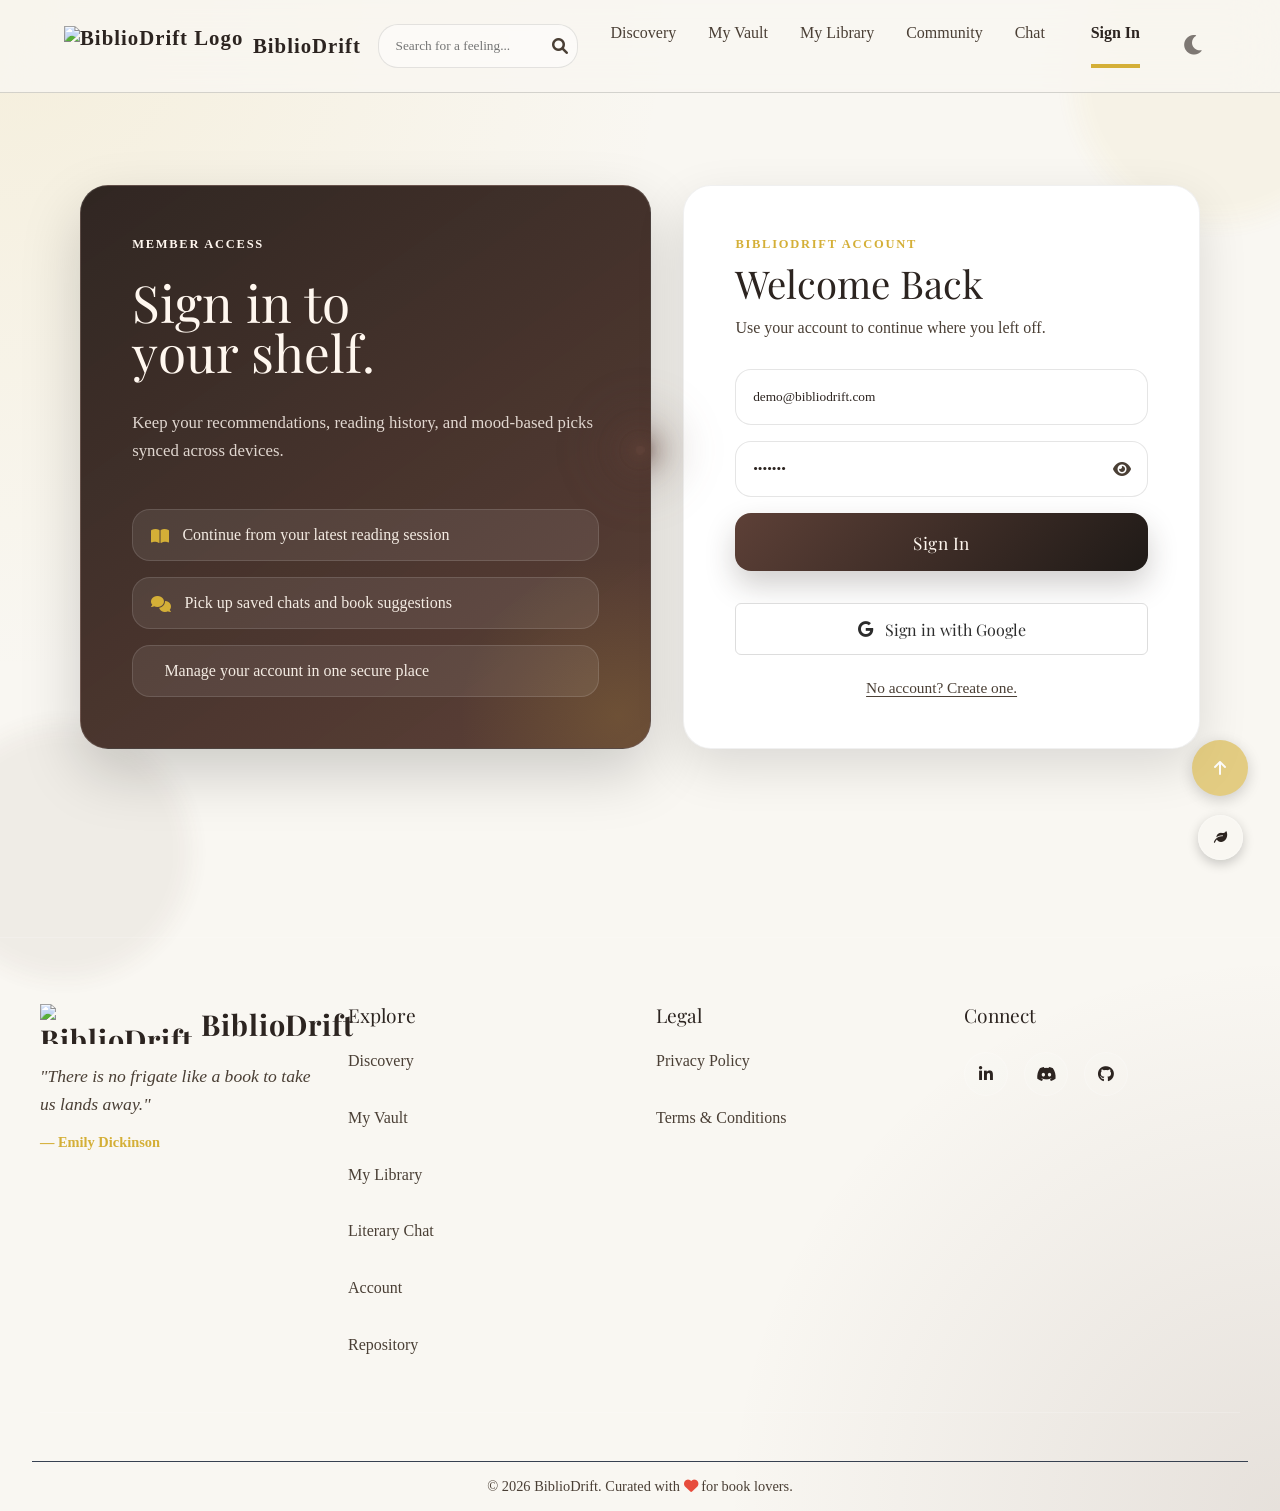
==== commit ed2d9870: "Merge branch 'main' into main" ====
--- a/frontend/pages/auth.html
+++ b/frontend/pages/auth.html
@@ -202,6 +202,26 @@
 
         .input-group {
             margin: 0;
+            position: relative;
+        }
+
+        .password-toggle-icon {
+            position: absolute;
+            right: 1.05rem;
+            top: 50%;
+            transform: translateY(-50%);
+            cursor: pointer;
+            color: var(--text-muted);
+            transition: color 0.2s ease;
+            z-index: 10;
+        }
+
+        .password-toggle-icon:hover {
+            color: var(--text-main);
+        }
+
+        .auth-input.password-input {
+            padding-right: 2.75rem;
         }
 
         .auth-input {
@@ -326,43 +346,47 @@
 </head>
 
 <body class="auth-page">
-      <header>
-    <a href="index.html" class="logo">
-      <img style="height: 40px" src="../assets/images/biblioDrift_favicon.png" alt="BiblioDrift Logo"> BiblioDrift
-    </a>
-    <div class="header-controls">
-      <div class="search-bar">
-        <input type="text" id="searchInput" class="search-input" placeholder="Search for a feeling...">
-        <i class="fa-solid fa-search search-icon" id="searchIcon"></i>
-      </div>
-      <nav class="nav-links">
-        <div class="tooltip">
-          <a href="index.html" >Discovery</a>
-          <span class="tooltip-text"><i class="fa-solid fa-wand-magic-sparkles"></i> Explore books</span>
+    <header>
+        <a href="index.html" class="logo">
+            <img style="height: 40px" src="../assets/images/biblioDrift_favicon.png" alt="BiblioDrift Logo"> BiblioDrift
+        </a>
+        <div class="header-controls">
+            <div class="search-bar">
+                <input type="text" id="searchInput" class="search-input" placeholder="Search for a feeling...">
+                <i class="fa-solid fa-search search-icon" id="searchIcon"></i>
+            </div>
+            <nav class="nav-links">
+                <div class="tooltip">
+                    <a href="index.html">Discovery</a>
+                    <span class="tooltip-text"><i class="fa-solid fa-wand-magic-sparkles"></i> Explore books</span>
+                </div>
+                <div class="tooltip">
+                    <a href="vault.html">My Vault</a>
+                    <span class="tooltip-text"><i class="fa-solid fa-vault"></i> My Vault</span>
+                </div>
+                <div class="tooltip">
+                    <a href="library.html">My Library</a>
+                    <span class="tooltip-text"><i class="fa-solid fa-book"></i> My Library</span>
+                </div>
+                <div class="tooltip">
+                    <a href="community-stories.html">Community</a>
+                    <span class="tooltip-text"><i class="fa-solid fa-pen-nib"></i> Community Stories</span>
+                </div>
+                <div class="tooltip">
+                    <a href="chat.html">Chat</a>
+                    <span class="tooltip-text"><i class="fa-solid fa-comments"></i> Chat</span>
+                </div>
+                <!-- DYNAMIC AUTH LINK -->
+                <div class="tooltip">
+                    <a href="auth.html" id="navAuthLink" class="active">Sign In</a>
+                    <span class="tooltip-text" id="navAuthTooltip"><i class="fa-solid fa-key"></i> Access account</span>
+                </div>
+            </nav>
+            <button id="themeToggle" class="btn-icon" title="Toggle Theme">
+                <i class="fa-solid fa-moon"></i>
+            </button>
         </div>
-        <div class="tooltip">
-          <a href="vault.html" >My Vault</a>
-          <span class="tooltip-text"><i class="fa-solid fa-vault"></i> My Vault</span>
-        </div>
-        <div class="tooltip">
-          <a href="library.html" >My Library</a>
-          <span class="tooltip-text"><i class="fa-solid fa-book"></i> My Library</span>
-        </div>
-        <div class="tooltip">
-          <a href="chat.html" >Chat</a>
-          <span class="tooltip-text"><i class="fa-solid fa-comments"></i> Chat</span>
-        </div>
-        <!-- DYNAMIC AUTH LINK -->
-        <div class="tooltip">
-          <a href="auth.html" id="navAuthLink" class="active">Sign In</a>
-          <span class="tooltip-text" id="navAuthTooltip"><i class="fa-solid fa-key"></i> Access account</span>
-        </div>
-      </nav>
-      <button id="themeToggle" class="btn-icon" title="Toggle Theme">
-        <i class="fa-solid fa-moon"></i>
-      </button>
-    </div>
-  </header>
+    </header>
 
     <main class="auth-main">
         <section class="auth-shell">
@@ -395,50 +419,43 @@
                     </div>
 
                     <div class="input-group">
-                        <input type="password" id="password" class="auth-input" placeholder="Password" value="demo123"
-                            required autocomplete="current-password">
+                        <input type="password" id="password" class="auth-input password-input" placeholder="Password"
+                            value="demo123" required autocomplete="current-password">
+                        <i class="fa-solid fa-eye password-toggle-icon" id="togglePassword" title="Show Password"
+                            aria-label="Show password" role="button" tabindex="0"></i>
                     </div>
 
+                    <!-- 
+                        =============================================================
+                        SECURITY COMPLIANCE: CSRF TOKEN FIELD
+                        =============================================================
+                        This hidden input is dynamically populated with a one-time 
+                        security token provided by the backend. It protects against
+                        Cross-Site Request Forgery attacks by ensuring that the 
+                        form submission originated from this specific application 
+                        instance.
+                        =============================================================
+                    -->
+                    <input type="hidden" id="csrf_token" name="csrf_token" value="">
+
+                    <!-- Primary Action Button -->
                     <button type="submit" id="submitBtn" class="auth-btn">
                         Sign In
                     </button>
+
+                    <!-- Google Authentication -->
+                    <button type="button" id="googleAuthBtn" class="google-auth-btn">
+                        <i class="fa-brands fa-google"></i>
+                        <span>Sign in with Google</span>
+                    </button>
                 </form>
 
-                <div class="auth-footer">
+                <!-- Mode Toggle Link -->
+                <div class="auth-footer" style="margin-top: 1.5rem;">
                     <span id="toggleText" class="toggle-link">
                         No account? Create one.
                     </span>
                 </div>
-
-                <!-- 
-                    =============================================================
-                    SECURITY COMPLIANCE: CSRF TOKEN FIELD
-                    =============================================================
-                    This hidden input is dynamically populated with a one-time 
-                    security token provided by the backend. It protects against
-                    Cross-Site Request Forgery attacks by ensuring that the 
-                    form submission originated from this specific application 
-                    instance.
-                    =============================================================
-                -->
-                <input type="hidden" id="csrf_token" name="csrf_token" value="">
-
-                <!-- Primary Action Button -->
-                <button type="submit" id="submitBtn" class="auth-btn">
-                    Sign In
-                </button>
-
-                <button type="button" id="googleAuthBtn" class="google-auth-btn">
-                    <i class="fa-brands fa-google"></i>
-                    <span>Sign in with Google</span>
-                </button>
-            </form>
-            
-            <!-- Mode Toggle Link -->
-            <div class="auth-footer" style="margin-top: 1.5rem;">
-                <span id="toggleText" class="toggle-link">
-                    No account? Create one.
-                </span>
             </div>
         </section>
     </main>
@@ -539,6 +556,35 @@
                 }
             });
         }
+
+        const togglePassword = document.getElementById('togglePassword');
+        if (togglePassword && passwordInput) {
+            const toggleVisibility = () => {
+                const type = passwordInput.getAttribute('type') === 'password' ? 'text' : 'password';
+                passwordInput.setAttribute('type', type);
+
+                if (type === 'password') {
+                    togglePassword.classList.remove('fa-eye-slash');
+                    togglePassword.classList.add('fa-eye');
+                    togglePassword.setAttribute('title', 'Show Password');
+                    togglePassword.setAttribute('aria-label', 'Show password');
+                } else {
+                    togglePassword.classList.remove('fa-eye');
+                    togglePassword.classList.add('fa-eye-slash');
+                    togglePassword.setAttribute('title', 'Hide Password');
+                    togglePassword.setAttribute('aria-label', 'Hide password');
+                }
+            };
+
+            togglePassword.addEventListener('click', toggleVisibility);
+
+            togglePassword.addEventListener('keydown', (e) => {
+                if (e.key === 'Enter' || e.key === ' ') {
+                    e.preventDefault();
+                    toggleVisibility();
+                }
+            });
+        }
     </script>
     <script src="../js/pwa.js"></script>
     <script>
--- a/frontend/css/style.css
+++ b/frontend/css/style.css
@@ -3,19 +3,29 @@
     --bg-color: #f9f7f2;
     --header-bg: rgba(249, 247, 242, 0.8);
     --text-main: #2c2420;
-    --text-muted: #6b5e55;
+    --text-muted: #4a3f35;
+    /* Darker for better contrast */
     --accent-gold: #d4af37;
     --wood-dark: #5d4037;
     --wood-light: #8d6e63;
     --glass-bg: rgba(255, 255, 255, 0.1);
     --glass-border: rgba(255, 255, 255, 0.2);
     --shadow-soft: 0 10px 30px rgba(0, 0, 0, 0.05);
+    --shadow-panel: 0 18px 45px rgba(44, 36, 32, 0.12);
     --input-bg: rgba(255, 255, 255, 0.5);
     --input-border: rgba(0, 0, 0, 0.1);
     --book-bg: #fff;
     --paper-color: #fffdf9;
     --nav-active-color: #3a241c;
     --nav-active-ring: rgba(58, 36, 28, 0.18);
+    --surface-panel: rgba(255, 255, 255, 0.72);
+    --surface-elevated: rgba(255, 255, 255, 0.92);
+    --surface-soft: rgba(255, 255, 255, 0.58);
+    --control-border: rgba(93, 64, 55, 0.14);
+    --control-focus-ring: rgba(212, 175, 55, 0.24);
+    --control-hover: rgba(255, 255, 255, 0.96);
+    --radius-panel: 24px;
+    --radius-control: 18px;
 
     /* Vibe Colors */
     --vibe-mystery: #78909c;
@@ -27,6 +37,10 @@
     --book-height: 240px;
 
     --book-thick: 40px;
+
+    /* New Brand/UI Variables */
+    --border-radius-soft: 12px;
+    --shadow-hover: 0 15px 35px rgba(0, 0, 0, 0.15);
 }
 
 /* Fix: WCAG AA Contrast Floor - Issue #534 */
@@ -44,25 +58,58 @@
     --bg-color: #1e1a18;
     --header-bg: rgba(30, 26, 24, 0.85);
     --text-main: #e0d5cb;
-    --text-muted: #a89a8e;
+    --text-muted: #d5c7bc;
+    /* Lighter for better contrast on dark */
     --accent-gold: #fccb4e;
     --wood-dark: #3e2723;
     --wood-light: #5d4037;
     --glass-bg: rgba(0, 0, 0, 0.3);
     --glass-border: rgba(255, 255, 255, 0.05);
     --shadow-soft: 0 10px 40px rgba(0, 0, 0, 0.4);
+    --shadow-panel: 0 18px 45px rgba(0, 0, 0, 0.45);
     --input-bg: rgba(0, 0, 0, 0.2);
     --input-border: rgba(255, 255, 255, 0.1);
     --book-bg: #2c2420;
     --paper-color: #e0d5cb;
+    /* Overrides */
+    --shadow-hover: 0 15px 45px rgba(0, 0, 0, 0.5);
     --nav-active-color: #fff2df;
     --nav-active-ring: rgba(255, 242, 223, 0.22);
+    --surface-panel: rgba(19, 16, 14, 0.74);
+    --surface-elevated: rgba(34, 28, 25, 0.92);
+    --surface-soft: rgba(255, 255, 255, 0.06);
+    --control-border: rgba(255, 255, 255, 0.1);
+    --control-focus-ring: rgba(252, 203, 78, 0.24);
+    --control-hover: rgba(255, 255, 255, 0.1);
 }
 
 * {
     box-sizing: border-box;
     margin: 0;
     padding: 0;
+}
+
+/* Smooth core animation and hover transitions for interactive elements */
+button,
+input,
+select,
+textarea,
+.search-input,
+.action-btn,
+.suggestion-btn,
+.send-btn,
+.btn-primary,
+.close-modal-btn,
+.close-genre-modal,
+.genre-card,
+.book-rec-item {
+    transition:
+        background-color 0.25s ease,
+        color 0.25s ease,
+        border-color 0.25s ease,
+        box-shadow 0.25s ease,
+        transform 0.25s ease,
+        opacity 0.2s ease;
 }
 
 html {
@@ -96,6 +143,8 @@
 
 [data-theme="night"] header {
     background: rgba(30, 26, 24, 0.85) !important;
+    backdrop-filter: blur(25px);
+    border-bottom: 1px solid rgba(255, 255, 255, 0.15);
 }
 
 [data-theme="night"] .search-input,
@@ -136,7 +185,7 @@
 
 /* --- Layout --- */
 header {
-    padding: 2rem 4rem;
+    padding: 1.5rem 4rem;
     display: flex;
     justify-content: space-between;
     align-items: center;
@@ -144,8 +193,11 @@
     top: 0;
     z-index: 100;
     background: var(--header-bg);
-    backdrop-filter: blur(10px);
-    transition: background-color 0.4s ease, color 0.4s ease, backdrop-filter 0.4s ease;
+    backdrop-filter: blur(25px);
+    -webkit-backdrop-filter: blur(25px);
+    border-bottom: 1px solid rgba(0, 0, 0, 0.15);
+    /* Subtly deeper bottom border */
+    transition: background-color 0.4s ease, color 0.4s ease, backdrop-filter 0.4s ease, border-color 0.4s ease;
 }
 
 .header-controls {
@@ -172,10 +224,15 @@
     color: var(--text-main);
 }
 
+.search-input:hover,
 .search-input:focus {
     background: var(--book-bg);
+    border-color: rgba(212, 175, 55, 0.35);
+}
+
+.search-input:focus {
     width: 300px;
-    box-shadow: var(--shadow-soft);
+    box-shadow: 0 0 0 4px rgba(212, 175, 55, 0.14);
 }
 
 .search-icon {
@@ -202,50 +259,32 @@
 
 .nav-links {
     display: flex;
-    align-items: center;
-    gap: 2rem;
+    flex-wrap: wrap;
+    gap: 1rem 2rem;
+    align-items: center;
 }
 
 .nav-links a {
     text-decoration: none;
     color: var(--text-muted);
-    position: relative;
-    display: inline-flex;
-    align-items: center;
-    justify-content: center;
-    min-height: 30px;
-    padding-bottom: 10px;
-    transition: color 0.25s ease;
+    transition: color 0.3s ease, border-color 0.3s ease, font-weight 0.3s ease;
+    display: inline-block;
+    border-bottom: 4px solid transparent;
+    padding-bottom: 8px;
 }
 
 .nav-links a:hover,
 .nav-links a.active {
-    color: var(--nav-active-color);
-}
-
-.nav-links a::after {
-    content: "";
-    position: absolute;
-    left: 50%;
-    bottom: 0;
-    width: 5px;
-    height: 5px;
-    border-radius: 50%;
-    background: var(--nav-active-color);
-    box-shadow: 0 0 0 3px var(--nav-active-ring);
-    opacity: 0;
-    transform: translateX(-50%) scale(0.35);
-    transition: opacity 0.22s ease, transform 0.22s ease;
-}
-
-.nav-links a:hover::after {
-    opacity: 0.45;
-    transform: translateX(-50%) scale(0.75);
-}
-
-.nav-links a.active::after {
-    opacity: 1;
-    transform: translateX(-50%) scale(1);
+    color: var(--text-main);
+    font-weight: 800;
+    border-bottom-color: var(--accent-gold);
+}
+
+/* Hide active underline if another link is hovered */
+.nav-links:hover a.active:not(:hover) {
+    border-bottom-color: transparent;
+    color: var(--text-muted);
+    font-weight: normal;
 }
 
 /* === ANIMATED HOVER TOOLTIPS FOR NAVIGATION (NEW) === */
@@ -264,6 +303,23 @@
 
 .tooltip:hover .tooltip-text {
     display: none;
+}
+
+/* Prevent tooltip from going off right edge for the last element */
+.nav-links .tooltip:last-child .tooltip-text {
+    left: auto;
+    right: 0;
+    transform: translateX(0%) scale(0.95) translateY(6px);
+}
+
+.nav-links .tooltip:last-child:hover .tooltip-text {
+    transform: translateX(0%) scale(1) translateY(0);
+}
+
+.nav-links .tooltip:last-child .tooltip-text::after {
+    left: auto;
+    right: 15px;
+    transform: rotate(45deg);
 }
 
 .tooltip-text i {
@@ -276,6 +332,37 @@
     margin: 0 auto;
     width: 100%;
     overflow-x: hidden;
+}
+
+/* Strong accessible focus states for keyboard navigation */
+button:focus-visible,
+.search-input:focus-visible,
+input:focus-visible,
+textarea:focus-visible,
+select:focus-visible,
+.action-btn:focus-visible,
+.suggestion-btn:focus-visible,
+.send-btn:focus-visible,
+.btn-primary:focus-visible,
+.close-modal-btn:focus-visible,
+.close-genre-modal:focus-visible,
+.genre-card:focus-visible,
+.book-rec-item:focus-visible {
+    outline: 3px solid rgba(212, 175, 55, 0.35);
+    outline-offset: 2px;
+}
+
+select,
+.dropdown {
+    transition: background-color 0.28s ease, border-color 0.28s ease, box-shadow 0.28s ease, color 0.28s ease;
+}
+
+select:focus,
+.dropdown:focus,
+input:focus,
+textarea:focus {
+    box-shadow: 0 0 0 4px rgba(212, 175, 55, 0.12);
+    border-color: rgba(212, 175, 55, 0.35);
 }
 
 /* --- Hero --- */
@@ -390,8 +477,9 @@
     height: 100%;
     backface-visibility: hidden;
     /* Hide back when front is clear */
-    border-radius: 4px 8px 8px 4px;
-    box-shadow: 5px 5px 15px rgba(0, 0, 0, 0.15);
+    border-radius: var(--border-radius-soft);
+    box-shadow: var(--shadow-soft);
+    transition: box-shadow 0.3s ease, transform 0.3s ease;
 }
 
 .book__face--front {
@@ -471,6 +559,11 @@
 /* Hover Effect: Pull out */
 .book-scene:hover .book:not(.flipped) {
     transform: translateZ(30px) translateY(-10px) rotateY(-10deg);
+    filter: drop-shadow(var(--shadow-hover));
+}
+
+.book-scene:hover .book__face {
+    box-shadow: var(--shadow-hover);
 }
 
 /* Glassmorphism Overlay (Quick view) */
@@ -511,10 +604,10 @@
 
 /* Read details Button */
 .read-details-btn {
-    background-color: #3e2723; 
+    background-color: #3e2723;
     color: #fffdf9;
     border: 1px solid var(--accent-gold);
-    padding: 6px 16px; 
+    padding: 6px 16px;
     border-radius: 6px;
     font-family: 'Playfair Display', 'Georgia', serif;
     font-size: 0.82rem;
@@ -522,12 +615,12 @@
     display: flex;
     align-items: center;
     justify-content: center;
-    gap: 6px; 
+    gap: 6px;
     margin: 8px auto 14px auto;
-    width: 96%; 
+    width: 96%;
     box-shadow: 0 3px 6px rgba(0, 0, 0, 0.15);
     transition: background-color 0.2s ease-in-out;
-    white-space: nowrap; 
+    white-space: nowrap;
 }
 
 .read-details-btn:hover {
@@ -1006,6 +1099,7 @@
     overflow-y: auto;
     animation: modalIn 0.4s cubic-bezier(0.175, 0.885, 0.32, 1.275);
     max-height: 90vh;
+    color: var(--text-main);
 }
 
 [data-theme="night"] .modal-content {
@@ -1102,13 +1196,13 @@
     padding: 1.2rem 1.5rem;
     border-radius: 12px;
     margin-top: 1.5rem;
-    box-shadow: 0 2px 8px rgba(0,0,0,0.03);
+    box-shadow: 0 2px 8px rgba(0, 0, 0, 0.03);
 }
 
 #modal-ai-note {
     font-family: "Georgia", serif;
     font-style: italic;
-    color: #4a3f35 !important; /* Dark brown for high contrast */
+    color: var(--text-main) !important;
     line-height: 1.6;
     font-size: 1.05rem;
     display: block;
@@ -1153,32 +1247,152 @@
     color: var(--text-main);
 }
 
+/* Theme-safe modal sub-elements */
+.modal-section-title,
+.purchase-header,
+.purchase-links-box,
+.emotion-tagging-section {
+    color: var(--text-main);
+}
+
+.emotion-tag {
+    display: inline-flex;
+    align-items: center;
+    gap: 5px;
+    padding: 5px 12px;
+    border-radius: 20px;
+    font-size: 0.82rem;
+    cursor: pointer;
+    border: 1px solid var(--control-border);
+    background: var(--surface-soft);
+    color: var(--text-main);
+    transition: all 0.2s ease;
+    margin: 3px 2px;
+}
+
+.emotion-tag:hover,
+.emotion-tag.active {
+    background: var(--accent-gold);
+    color: #2c2420;
+    border-color: var(--accent-gold);
+}
+
 .modal-actions {
     margin-top: auto;
     display: flex;
-    gap: 1rem;
+    gap: 0.75rem;
+    align-items: center;
+    justify-content: flex-end;
+    flex-wrap: wrap;
 }
 
 .btn-primary {
     background: var(--text-main);
     color: var(--bg-color);
     border: none;
-    padding: 1rem 2rem;
-    border-radius: 30px;
+    padding: 0.8rem 1.25rem;
+    min-height: 44px;
+    min-width: 140px;
+    border-radius: 12px;
     font-family: "Georgia", serif;
-    font-size: 1.1rem;
+    font-size: 1.05rem;
     cursor: pointer;
-    transition: all 0.3s;
-    display: flex;
-    align-items: center;
-    gap: 0.8rem;
+    transition: all 0.18s ease;
+    display: flex;
+    align-items: center;
+    gap: 0.6rem;
 }
 
 .btn-primary:hover {
     background: var(--accent-gold);
     color: #fff;
     transform: translateY(-2px);
-    box-shadow: 0 5px 15px rgba(0, 0, 0, 0.1);
+    box-shadow: 0 6px 20px rgba(0, 0, 0, 0.12);
+}
+
+/* Preview & Secondary buttons aligned with primary style */
+.btn-preview,
+.btn-secondary {
+    min-height: 44px;
+    min-width: 120px;
+    padding: 0.7rem 1rem;
+    border-radius: 12px;
+    display: inline-flex;
+    align-items: center;
+    gap: 0.6rem;
+    font-family: inherit;
+    font-size: 0.98rem;
+}
+
+.btn-preview {
+    background: transparent;
+    color: var(--text-main);
+    border: 2px solid var(--glass-border);
+}
+
+.btn-preview:hover {
+    background: rgba(212,175,55,0.08);
+    border-color: var(--accent-gold);
+}
+
+.btn-secondary {
+    background: transparent;
+    border: 1px solid var(--glass-border);
+    color: var(--text-main);
+}
+
+.btn-secondary:hover {
+    background: rgba(0,0,0,0.04);
+    transform: translateY(-1px);
+}
+
+/* Accessible focus outlines */
+.btn-primary:focus-visible,
+.btn-preview:focus-visible,
+.btn-secondary:focus-visible {
+    outline: 3px solid rgba(212,175,55,0.18);
+    outline-offset: 3px;
+}
+
+/* Make Add to Library button visually match the Preview button */
+#modal-add-btn {
+    min-height: 44px;
+    min-width: 140px;
+    padding: 0.8rem 1.25rem;
+    border-radius: 12px;
+    display: inline-flex;
+    align-items: center;
+    gap: 0.6rem;
+    background: transparent;
+    border: 2px solid var(--glass-border);
+    color: var(--text-main);
+    font-family: inherit;
+    font-size: 1rem;
+    cursor: pointer;
+    transition: all 0.18s ease;
+}
+
+#modal-add-btn:hover {
+    background: rgba(212,175,55,0.06);
+    border-color: var(--accent-gold);
+    transform: translateY(-1px);
+}
+
+/* When the book is already in the library show a filled accent state */
+#modal-add-btn.library-remove-btn {
+    background: linear-gradient(135deg, var(--accent-gold), #e6c44a);
+    color: var(--wood-dark);
+    border-color: var(--accent-gold);
+    box-shadow: 0 8px 28px rgba(212,175,55,0.18);
+}
+
+#modal-add-btn.library-remove-btn:hover {
+    transform: translateY(-2px);
+}
+
+#modal-add-btn:focus-visible {
+    outline: 3px solid rgba(212,175,55,0.18);
+    outline-offset: 3px;
 }
 
 /* Responsive Modal */
@@ -1831,8 +2045,8 @@
 
 /* ===== GENRE SECTION STYLES ===== */
 .genre-grid {
-display: grid;
-   
+    display: grid;
+
     grid-template-columns: repeat(auto-fill, minmax(180px, 1fr));
     gap: 1.25rem;
     padding: 2rem 0.5rem
@@ -1992,6 +2206,7 @@
     box-shadow: 0 25px 80px rgba(0, 0, 0, 0.3);
     display: flex;
     flex-direction: column;
+    color: var(--text-main);
 }
 
 .genre-modal-header {
@@ -2011,19 +2226,45 @@
 }
 
 .close-genre-modal {
-    background: none;
-    border: none;
+    width: 44px;
+    height: 44px;
+    background: transparent;
+    border: 1px solid transparent;
     font-size: 1.5rem;
-    color: var(--text-main);
+    color: var(--text-muted, rgba(0, 0, 0, 0.6));
     cursor: pointer;
-    padding: 0.5rem;
+    padding: 0;
+    line-height: 1;
     border-radius: 50%;
-    transition: all 0.2s ease;
+    flex-shrink: 0;
+    aspect-ratio: 1 / 1;
+    display: flex;
+    align-items: center;
+    justify-content: center;
+    transition: all 0.25s cubic-bezier(0.25, 0.46, 0.45, 0.94);
 }
 
 .close-genre-modal:hover {
-    background: rgba(0, 0, 0, 0.1);
-    transform: rotate(90deg);
+    background-color: rgba(220, 53, 69, 0.08);
+    color: #c9302c;
+    transform: scale(1.04);
+}
+
+.close-genre-modal:active {
+    transform: scale(0.96);
+}
+
+[data-theme="night"] .close-genre-modal {
+    background-color: transparent;
+    border: 1px solid transparent;
+    color: rgba(255, 255, 255, 0.7);
+}
+
+[data-theme="night"] .close-genre-modal:hover {
+    background-color: rgba(255, 99, 104, 0.12);
+    border-color: rgba(255, 99, 104, 0.25);
+    color: #ffb3b3;
+    transform: scale(1.04);
 }
 
 .genre-modal-body {
@@ -2490,17 +2731,17 @@
 
 .tooltip-title {
     font-family: 'Playfair Display', serif;
-    font-size: 1.1rem;
-    font-weight: 600;
+    font-size: 1.25rem;
+    font-weight: 700;
     color: var(--text-main);
     margin-bottom: 0.25rem;
     line-height: 1.3;
 }
 
 .tooltip-author {
-    font-size: 0.9rem;
+    font-size: 1rem;
     color: var(--text-muted);
-    font-style: italic;
+    font-weight: 500;
     margin-bottom: 0.5rem;
 }
 
@@ -2553,9 +2794,11 @@
     left: 0;
     right: 0;
     bottom: 0;
-    background: rgba(0, 0, 0, 0.6);
-    backdrop-filter: blur(8px);
-    -webkit-backdrop-filter: blur(8px);
+    background:
+        radial-gradient(circle at top, rgba(212, 175, 55, 0.12), transparent 38%),
+        rgba(0, 0, 0, 0.62);
+    -webkit-backdrop-filter: blur(12px);
+    backdrop-filter: blur(12px);
     display: flex;
     justify-content: center;
     align-items: center;
@@ -2572,13 +2815,14 @@
 }
 
 .book-detail-content {
-    background: var(--bg-color);
-    border-radius: 24px;
+    background: linear-gradient(180deg, var(--surface-elevated), var(--surface-panel));
+    border-radius: var(--radius-panel);
     max-width: 900px;
     width: 100%;
     max-height: 90vh;
     overflow-y: auto;
-    box-shadow: 0 30px 80px rgba(0, 0, 0, 0.3);
+    box-shadow: var(--shadow-panel);
+    border: 1px solid var(--glass-border);
     transform: translateY(30px) scale(0.95);
     transition: all 0.4s cubic-bezier(0.23, 1, 0.32, 1);
     position: relative;
@@ -2590,28 +2834,48 @@
 
 .modal-close-btn {
     position: absolute;
-    top: 10px;
-    right: 10px;
+    top: 15px;
+    right: 15px;
     width: 36px;
     height: 36px;
-    font-size: 1rem;
     border-radius: 50%;
-    background: var(--glass-bg);
-    border: 1px solid var(--glass-border);
+    flex-shrink: 0;
+    aspect-ratio: 1 / 1;
+    display: flex;
+    align-items: center;
+    justify-content: center;
+    padding: 0;
+    font-size: 1.25rem;
+    line-height: 1;
     cursor: pointer;
-    display: flex;
-    align-items: center;
-    justify-content: center;
-    font-size: 1.5rem;
-    color: var(--text-muted);
-    transition: all 0.3s ease;
-    z-index: 10;
+    z-index: 100;
+    transition: all 0.25s cubic-bezier(0.25, 0.46, 0.45, 0.94);
+    background-color: transparent;
+    border: 1px solid transparent; 
+    color: var(--text-muted, rgba(0, 0, 0, 0.6));
 }
 
 .modal-close-btn:hover {
-    background: var(--accent-gold);
-    color: white;
-    transform: rotate(90deg);
+    background-color: rgba(220, 53, 69, 0.08);
+    color: #c9302c;
+    transform: scale(1.04);
+}
+
+.modal-close-btn:active {
+    transform: scale(0.96);
+}
+
+[data-theme="night"] .modal-close-btn {
+    background-color: transparent;
+    border: 1px solid transparent;
+    color: rgba(255, 255, 255, 0.7);
+}
+
+[data-theme="night"] .modal-close-btn:hover {
+    background-color: rgba(255, 99, 104, 0.12);
+    border-color: rgba(255, 99, 104, 0.25);
+    color: #ffb3b3;
+    transform: scale(1.04);
 }
 
 .book-detail-grid {
@@ -2619,6 +2883,14 @@
     grid-template-columns: 280px 1fr;
     gap: 3rem;
     padding: 2.5rem;
+}
+
+.book-expanded-layout {
+    display: grid;
+    grid-template-columns: minmax(280px, 320px) minmax(0, 1fr);
+    gap: 1.5rem;
+    align-items: start;
+    padding: 1.25rem;
 }
 
 .book-cover-section {
@@ -2930,6 +3202,111 @@
     }
 
     .spine-author {
+
+        .ai-insight-box,
+        .purchase-links-box,
+        .price-tracker-section,
+        .reading-progress-tracker,
+        .book-reviews-section,
+        .shelf-selection-row {
+            background: var(--surface-soft);
+            border: 1px solid var(--glass-border);
+            border-radius: 20px;
+            padding: 1rem 1.1rem;
+            box-shadow: 0 10px 24px rgba(0, 0, 0, 0.05);
+        }
+
+        .ai-insight-box {
+            position: relative;
+            overflow: hidden;
+            margin-top: 0.25rem;
+        }
+
+        .ai-insight-box::before {
+            content: "";
+            position: absolute;
+            inset: 0;
+            border-radius: inherit;
+            background: linear-gradient(135deg, rgba(212, 175, 55, 0.08), transparent 45%);
+            pointer-events: none;
+        }
+
+        .ai-header,
+        .purchase-header,
+        .price-tracker-header,
+        .progress-tracker-header {
+            display: inline-flex;
+            align-items: center;
+            gap: 0.6rem;
+            margin-bottom: 0.85rem;
+            padding: 0.35rem 0.8rem;
+            border-radius: 999px;
+            background: rgba(212, 175, 55, 0.12);
+            color: var(--accent-gold);
+            font-size: 0.85rem;
+            font-weight: 700;
+            letter-spacing: 0.03em;
+        }
+
+        .purchase-links-container {
+            display: flex;
+            flex-wrap: wrap;
+            gap: 0.5rem;
+        }
+
+        .purchase-links-container a,
+        .purchase-link-btn {
+            border-radius: 999px !important;
+            transition: transform 0.2s ease, box-shadow 0.2s ease, opacity 0.2s ease;
+        }
+
+        .purchase-links-container a:hover,
+        .purchase-link-btn:hover {
+            transform: translateY(-2px);
+            box-shadow: 0 8px 18px rgba(0, 0, 0, 0.12);
+        }
+
+        .price-tracker-section {
+            padding-top: 1rem;
+        }
+
+        .price-tracker-section input[type="number"] {
+            width: 100%;
+            padding: 0.75rem 0.95rem 0.75rem 2rem;
+            border-radius: 14px;
+            border: 1px solid var(--control-border);
+            background: var(--control-hover);
+            color: var(--text-main);
+            transition: border-color 0.2s ease, box-shadow 0.2s ease, background-color 0.2s ease;
+        }
+
+        .price-tracker-section input[type="number"]:focus {
+            outline: none;
+            border-color: var(--accent-gold);
+            box-shadow: 0 0 0 4px var(--control-focus-ring);
+        }
+
+        .price-tracker-section button,
+        .progress-save-btn,
+        .progress-mode-btn {
+            border-radius: 999px;
+        }
+
+        .shelf-selection-row {
+            gap: 0.65rem;
+            align-items: stretch;
+            position: relative;
+        }
+
+        .library-select-label {
+            font-family: "Georgia", serif;
+            font-size: 0.9rem;
+            color: var(--text-muted);
+            font-weight: 700;
+            text-transform: uppercase;
+            letter-spacing: 0.04em;
+        }
+
         display: none;
     }
 
@@ -3339,16 +3716,26 @@
     height: 12px;
     border-radius: 6px;
     overflow: hidden;
-    background: rgba(0,0,0,0.1);
+    background: rgba(0, 0, 0, 0.1);
     margin-bottom: 1rem;
 }
 
 .progress-segment {
     transition: width 1s ease-out;
 }
-.progress-segment.finished { background: var(--accent-gold); }
-.progress-segment.current { background: var(--wood-light); }
-.progress-segment.want { background: var(--text-muted); opacity: 0.7; }
+
+.progress-segment.finished {
+    background: var(--accent-gold);
+}
+
+.progress-segment.current {
+    background: var(--wood-light);
+}
+
+.progress-segment.want {
+    background: var(--text-muted);
+    opacity: 0.7;
+}
 
 .progress-legend {
     display: flex;
@@ -3357,9 +3744,24 @@
     color: var(--text-muted);
 }
 
-.legend-finished { color: var(--accent-gold); font-size: 0.6rem; margin-right: 4px; }
-.legend-current { color: var(--wood-light); font-size: 0.6rem; margin-right: 4px; }
-.legend-want { color: var(--text-muted); opacity: 0.7; font-size: 0.6rem; margin-right: 4px; }
+.legend-finished {
+    color: var(--accent-gold);
+    font-size: 0.6rem;
+    margin-right: 4px;
+}
+
+.legend-current {
+    color: var(--wood-light);
+    font-size: 0.6rem;
+    margin-right: 4px;
+}
+
+.legend-want {
+    color: var(--text-muted);
+    opacity: 0.7;
+    font-size: 0.6rem;
+    margin-right: 4px;
+}
 
 .profile-content {
     max-width: 1200px;
@@ -3613,30 +4015,7 @@
     pointer-events: auto;
 }
 
-#modal-close-btn {
-    position: absolute;
-    top: 10px;
-    right: 10px;
-    background: rgba(255, 255, 255, 0.1);
-    border: 1px solid rgba(255, 255, 255, 0.2);
-    color: #fff;
-    width: 32px;
-    height: 32px;
-    border-radius: 50%;
-    font-size: 0.9rem;
-    cursor: pointer;
-    z-index: 2005;
-    transition: all 0.3s ease;
-    pointer-events: auto;
-    display: flex;
-    align-items: center;
-    justify-content: center;
-}
-
-#modal-close-btn:hover {
-    background: rgba(255, 255, 255, 0.25);
-    transform: rotate(90deg);
-}
+
 
 .book-expanded-layout {
     display: flex;
@@ -3880,59 +4259,52 @@
 .book-info-panel {
     flex: 1;
     max-width: 550px;
-    background: rgba(255, 255, 255, 0.95);
-    backdrop-filter: blur(10px);
-    padding: 2rem;
-    border-radius: 4px;
-    /* Paper-like corner */
-    box-shadow:
-        0 1px 1px rgba(0, 0, 0, 0.15),
-        0 8px 0 -4px #f5f5f5,
-        0 8px 2px -3px rgba(0, 0, 0, 0.15),
-        0 16px 0 -8px #ebebeb,
-        0 16px 2px -7px rgba(0, 0, 0, 0.1);
-    /* Paper stack effect */
+    background: var(--surface-elevated);
+    -webkit-backdrop-filter: blur(14px);
+    backdrop-filter: blur(14px);
+    padding: 1.75rem;
+    border-radius: var(--radius-panel);
+    box-shadow: var(--shadow-panel);
     display: flex;
     flex-direction: column;
-    gap: 1.5rem;
+    gap: 1.25rem;
     height: auto;
     max-height: 90vh;
     overflow-y: auto;
-    /* Allow scrolling for long content */
     position: relative;
     pointer-events: auto;
-    border: 1px solid rgba(0, 0, 0, 0.05);
+    border: 1px solid var(--glass-border);
 }
 
 .book-header {
-    border-bottom: 2px solid var(--accent-gold);
-    padding: 1rem 0 1.5rem 0;
-    margin-top: 1rem;
-    /* Space for close button */
+    border-bottom: 1px solid rgba(212, 175, 55, 0.28);
+    padding: 0.25rem 0 1rem 0;
+    margin-top: 0.5rem;
 }
 
 .book-info-panel .book-title-large {
     font-family: 'Playfair Display', serif;
-    font-size: 2.8rem;
-    color: #2c2420;
-    line-height: 1.1;
-    margin-bottom: 0.8rem;
+    font-size: clamp(2.15rem, 4vw, 2.8rem);
+    color: var(--text-main);
+    line-height: 1.08;
+    margin-bottom: 0.5rem;
 }
 
 .book-info-panel .book-author-large {
-    font-size: 1.4rem;
-    color: #6b5e55;
+    font-size: 1.15rem;
+    color: var(--text-muted);
     font-style: italic;
     font-family: 'Georgia', serif;
 }
 
 .book-stats-row {
-    display: flex;
-    justify-content: space-between;
-    background: #f9f7f2;
-    padding: 1.2rem;
-    border-radius: 8px;
-    border: 1px solid #e0dfdc;
+    display: grid;
+    grid-template-columns: repeat(2, minmax(0, 1fr));
+    gap: 1rem;
+    background: var(--surface-soft);
+    padding: 1rem 1.1rem;
+    border-radius: 18px;
+    border: 1px solid var(--glass-border);
 }
 
 .stat-item {
@@ -3975,22 +4347,29 @@
 
 .book-actions-section {
     margin-top: auto;
-    padding-top: 1.5rem;
-    border-top: 1px solid #e0dfdc;
+    padding-top: 1.25rem;
+    border-top: 1px solid var(--glass-border);
     display: flex;
     flex-wrap: wrap;
-    /* Prevent crowding */
-    gap: 0.8rem;
-    align-items: center;
+    gap: 1rem;
+    align-items: center;
+}
+
+.library-actions-group {
+    display: flex;
+    flex-wrap: wrap;
+    gap: 0.75rem;
+    width: 100%;
 }
 
 .action-btn-primary {
     flex: 1;
-    padding: 0.6rem 1.2rem;
+    min-height: 42px;
+    padding: 0.7rem 1.05rem;
     font-size: 0.85rem;
-    font-weight: 500;
+    font-weight: 600;
     text-transform: none;
-    letter-spacing: 0.5px;
+    letter-spacing: 0.2px;
     transition: all 0.3s ease;
     display: flex;
     align-items: center;
@@ -3998,6 +4377,7 @@
     gap: 0.5rem;
     cursor: pointer;
     border: none;
+    border-radius: 999px;
 }
 
 .add-to-library {
@@ -4011,6 +4391,26 @@
     background-color: #3e2b25;
     transform: translateY(-2px);
     box-shadow: 0 5px 15px rgba(93, 64, 55, 0.3);
+}
+
+.book-actions-section .action-btn-secondary,
+.book-actions-section .btn-preview,
+.book-actions-section .library-share-btn {
+    min-height: 42px;
+    padding: 0.7rem 1rem;
+    border-radius: 999px;
+    border: 1px solid var(--glass-border);
+    background: var(--surface-soft);
+    color: var(--text-main);
+    box-shadow: none;
+}
+
+.book-actions-section .action-btn-secondary:hover,
+.book-actions-section .btn-preview:hover,
+.book-actions-section .library-share-btn:hover {
+    background: var(--control-hover);
+    transform: translateY(-1px);
+    border-color: var(--accent-gold);
 }
 
 .mark-read {
@@ -4092,14 +4492,7 @@
         max-height: 300px;
     }
 
-    #modal-close-btn {
-        top: 15px;
-        right: 15px;
-        background: rgba(0, 0, 0, 0.5);
-        /* Contrast on white if scrolled */
-        position: fixed;
-        /* Keep it visible */
-    }
+
 }
 
 /* 404 Page Styles */
@@ -4344,6 +4737,11 @@
     justify-content: center;
     gap: 1.2rem;
     flex-wrap: wrap;
+    padding: 1rem;
+    background: var(--surface-panel);
+    border: 1px solid var(--glass-border);
+    border-radius: 24px;
+    box-shadow: var(--shadow-panel);
 }
 
 /* Glass dropdown cards */
@@ -4351,14 +4749,17 @@
     display: flex;
     align-items: center;
     gap: 0.6rem;
-
-    background: var(--glass-bg);
-    backdrop-filter: blur(12px);
-
-    border: 1px solid var(--glass-border);
-    border-radius: 14px;
-
-    padding: 10px 16px;
+    position: relative;
+    min-width: 220px;
+
+    background: var(--surface-soft);
+    -webkit-backdrop-filter: blur(16px);
+    backdrop-filter: blur(16px);
+
+    border: 1px solid var(--control-border);
+    border-radius: var(--radius-control);
+
+    padding: 0.85rem 1rem;
 
     box-shadow: var(--shadow-soft);
     transition: all 0.3s ease;
@@ -4366,9 +4767,14 @@
 
 /* Hover = premium lift */
 .filter-group:hover {
-    transform: translateY(-3px) scale(1.02);
+    transform: translateY(-2px);
     border-color: var(--accent-gold);
-    box-shadow: 0 12px 30px rgba(0, 0, 0, 0.15);
+    box-shadow: 0 16px 32px rgba(0, 0, 0, 0.12);
+}
+
+.filter-group:focus-within {
+    border-color: var(--accent-gold);
+    box-shadow: 0 0 0 4px var(--control-focus-ring), var(--shadow-soft);
 }
 
 /* Icons glow */
@@ -4384,6 +4790,8 @@
 
 /* Select styling */
 .sort-select {
+    -webkit-appearance: none;
+    appearance: none;
     background: transparent;
     border: none;
     outline: none;
@@ -4393,11 +4801,23 @@
     color: var(--text-main);
 
     cursor: pointer;
+    width: 100%;
+    padding-right: 1.5rem;
 }
 
 /* Fancy focus */
 .sort-select:focus {
     color: var(--accent-gold);
+}
+
+.filter-group::after {
+    content: "\f078";
+    font-family: "Font Awesome 6 Free";
+    font-weight: 900;
+    color: var(--accent-gold);
+    font-size: 0.75rem;
+    pointer-events: none;
+    margin-left: auto;
 }
 
 .logo img {
@@ -4445,28 +4865,44 @@
 
 .library-select-label {
     font-family: "Georgia", serif;
-    font-size: 1rem;
-    color: var(--wood-dark);
+    font-size: 0.9rem;
+    color: var(--text-muted);
     font-weight: 700;
+    text-transform: uppercase;
+    letter-spacing: 0.04em;
 }
 
 .library-shelf-select {
-    padding: 0 12px;
-    border-radius: 17px;
-    font-size: 0.9rem;
-    height: 40px;
+    -webkit-appearance: none;
+    appearance: none;
+    padding: 0 2.2rem 0 1rem;
+    border-radius: 16px;
+    font-size: 0.95rem;
+    height: 44px;
     width: 100%;
-    max-width: 300px;
-    border: 1px solid var(--wood-light);
-    background: #fff;
+    max-width: none;
+    border: 1px solid var(--control-border);
+    background: linear-gradient(180deg, var(--control-hover), var(--surface-panel));
     color: var(--text-main);
     cursor: pointer;
-    box-shadow: inset 0 1px 3px rgba(0,0,0,0.1);
+    box-shadow: inset 0 1px 0 rgba(255, 255, 255, 0.35);
+    transition: border-color 0.2s ease, box-shadow 0.2s ease, transform 0.2s ease, background-color 0.2s ease;
+}
+
+.library-shelf-select:focus {
+    outline: none;
+    border-color: var(--accent-gold);
+    box-shadow: 0 0 0 4px var(--control-focus-ring);
+}
+
+.library-shelf-select:hover {
+    border-color: var(--accent-gold);
+    transform: translateY(-1px);
 }
 
 .library-remove-btn {
-    background: linear-gradient(135deg, #ff4d4d, #e60000);
-    color: white;
+    background: linear-gradient(135deg, rgba(93, 64, 55, 0.98), rgba(122, 90, 77, 0.98));
+    color: #fff8f1;
     padding: 0 20px;
     font-size: 0.8rem;
     font-weight: 600;
@@ -4479,19 +4915,19 @@
     border: none;
     cursor: pointer;
     transition: all 0.2s ease;
-    box-shadow: 0 4px 12px rgba(255, 77, 77, 0.3);
+    box-shadow: 0 8px 20px rgba(93, 64, 55, 0.22);
 }
 
 .library-remove-btn:hover {
-    background-color: #ff3333;
+    background: linear-gradient(135deg, rgba(77, 54, 47, 0.98), rgba(109, 80, 69, 0.98));
     transform: translateY(-1px);
-    box-shadow: 0 4px 12px rgba(255, 77, 77, 0.3);
+    box-shadow: 0 10px 22px rgba(93, 64, 55, 0.28);
 }
 
 .library-share-btn {
     margin-left: 10px;
     border: 1px solid var(--glass-border);
-    background-color: transparent;
+    background: var(--surface-soft);
     color: var(--text-main);
     padding: 0.3rem 0.6rem;
     border-radius: 20px;
@@ -4632,7 +5068,7 @@
     /* Prepare for animated entrance */
     opacity: 0;
     transform: translateY(8px) scale(0.995);
-    transition: opacity 260ms cubic-bezier(.2,.9,.3,1), transform 260ms cubic-bezier(.2,.9,.3,1);
+    transition: opacity 260ms cubic-bezier(.2, .9, .3, 1), transform 260ms cubic-bezier(.2, .9, .3, 1);
     z-index: 10002;
 }
 
@@ -4699,6 +5135,7 @@
 .ambient-panel .volume-control .range-wrap input[type="range"]::-webkit-slider-thumb {
     transform: translateY(2px) !important;
 }
+
 .ambient-panel .volume-control .range-wrap input[type="range"]::-moz-range-thumb {
     transform: translateY(2px) !important;
 }
@@ -4718,7 +5155,7 @@
     left: 0;
     right: 0;
     height: 6px;
-    background: rgba(0,0,0,0.12);
+    background: rgba(0, 0, 0, 0.12);
     border-radius: 999px;
     top: 50%;
     transform: translateY(-50%);
@@ -4735,7 +5172,7 @@
     transform: translateY(-50%);
     z-index: 2;
     width: 50%;
-    transition: width 240ms cubic-bezier(.2,1,.22,1);
+    transition: width 240ms cubic-bezier(.2, 1, .22, 1);
 }
 
 .ambient-panel .volume-control .range-wrap input[type="range"] {
@@ -4747,7 +5184,8 @@
 
 /* Profile-specific nudge: align the track/fill and thumb better on profile layout */
 .profile-page .ambient-panel .volume-control .range-wrap {
-    padding-top: 2px; /* small spacing to shift input area down slightly */
+    padding-top: 2px;
+    /* small spacing to shift input area down slightly */
 }
 
 .profile-page .ambient-panel .volume-control .range-wrap .range-track,
@@ -4799,7 +5237,7 @@
 
 .slider {
     border-radius: 999px;
-    background-color: rgba(68,68,68,0.9);
+    background-color: rgba(68, 68, 68, 0.9);
 }
 
 .slider:before {
@@ -4811,30 +5249,38 @@
 
 /* Smooth transitions for switches */
 .slider {
-    transition: background-color 200ms cubic-bezier(.2,.9,.3,1);
+    transition: background-color 200ms cubic-bezier(.2, .9, .3, 1);
 }
 
 .slider:before {
-    transition: transform 200ms cubic-bezier(.2,.9,.3,1), box-shadow 200ms;
-}
-
-input:checked + .slider {
+    transition: transform 200ms cubic-bezier(.2, .9, .3, 1), box-shadow 200ms;
+}
+
+input:checked+.slider {
     background-color: var(--accent-gold);
 }
 
-input:checked + .slider:before {
+input:checked+.slider:before {
     transform: translateX(18px);
 }
 
 /* Quick pop when a toggle is enabled */
-input:checked + .slider {
-    animation: togglePop 220ms cubic-bezier(.2,.9,.3,1);
+input:checked+.slider {
+    animation: togglePop 220ms cubic-bezier(.2, .9, .3, 1);
 }
 
 @keyframes togglePop {
-    0% { transform: scale(0.96); }
-    60% { transform: scale(1.04); }
-    100% { transform: scale(1); }
+    0% {
+        transform: scale(0.96);
+    }
+
+    60% {
+        transform: scale(1.04);
+    }
+
+    100% {
+        transform: scale(1);
+    }
 }
 
 /* Staggered fade-in for options when panel opens */
@@ -4842,16 +5288,34 @@
 .ambient-panel.active .volume-control {
     opacity: 0;
     transform: translateY(6px);
-    animation: optionFade 360ms cubic-bezier(.2,.9,.3,1) forwards;
-}
-.ambient-panel.active .ambient-option:nth-child(1) { animation-delay: 0.06s; }
-.ambient-panel.active .ambient-option:nth-child(2) { animation-delay: 0.12s; }
-.ambient-panel.active .ambient-option:nth-child(3) { animation-delay: 0.18s; }
-.ambient-panel.active .ambient-option:nth-child(4) { animation-delay: 0.24s; }
-.ambient-panel.active .volume-control { animation-delay: 0.3s; }
+    animation: optionFade 360ms cubic-bezier(.2, .9, .3, 1) forwards;
+}
+
+.ambient-panel.active .ambient-option:nth-child(1) {
+    animation-delay: 0.06s;
+}
+
+.ambient-panel.active .ambient-option:nth-child(2) {
+    animation-delay: 0.12s;
+}
+
+.ambient-panel.active .ambient-option:nth-child(3) {
+    animation-delay: 0.18s;
+}
+
+.ambient-panel.active .ambient-option:nth-child(4) {
+    animation-delay: 0.24s;
+}
+
+.ambient-panel.active .volume-control {
+    animation-delay: 0.3s;
+}
 
 @keyframes optionFade {
-    to { opacity: 1; transform: translateY(0); }
+    to {
+        opacity: 1;
+        transform: translateY(0);
+    }
 }
 
 /* Button press micro-interaction */
@@ -4864,8 +5328,8 @@
 }
 
 /* Accessible focus for switches */
-.switch input:focus-visible + .slider {
-    box-shadow: 0 0 0 4px rgba(212,175,55,0.16);
+.switch input:focus-visible+.slider {
+    box-shadow: 0 0 0 4px rgba(212, 175, 55, 0.16);
 }
 
 /* Volume slider styling */
@@ -4873,10 +5337,10 @@
     -webkit-appearance: none;
     width: 130px;
     height: 6px;
-    background-color: rgba(0,0,0,0.12);
+    background-color: rgba(0, 0, 0, 0.12);
     /* Use a solid gold background-image and size it with --ambient-fill for reliable Chrome rendering */
     background-image: linear-gradient(to right, var(--accent-gold), var(--accent-gold));
-    background-size: calc(var(--ambient-fill,50) * 1%) 100%;
+    background-size: calc(var(--ambient-fill, 50) * 1%) 100%;
     background-repeat: no-repeat;
     border-radius: 999px;
     outline: none;
@@ -4888,39 +5352,39 @@
     height: 18px;
     background: var(--accent-gold);
     border-radius: 50%;
-    box-shadow: 0 2px 6px rgba(0,0,0,0.25);
+    box-shadow: 0 2px 6px rgba(0, 0, 0, 0.25);
     cursor: pointer;
 }
 
 /* Ensure base thumb has a transition so scaling animates smoothly on all pages */
 .ambient-panel input[type="range"]::-webkit-slider-thumb {
-    transition: transform 260ms cubic-bezier(.2,1,.22,1), box-shadow 260ms ease !important;
+    transition: transform 260ms cubic-bezier(.2, 1, .22, 1), box-shadow 260ms ease !important;
     transform-origin: center center;
     transform: scale(1) !important;
 }
 
 /* Animated track fill and thumb pop when volume changes */
 .ambient-panel input[type="range"] {
-    background: linear-gradient(90deg, var(--accent-gold) var(--ambient-fill,50%), rgba(0,0,0,0.12) var(--ambient-fill,50%));
+    background: linear-gradient(90deg, var(--accent-gold) var(--ambient-fill, 50%), rgba(0, 0, 0, 0.12) var(--ambient-fill, 50%));
     background-size: 100% 100%;
     background-repeat: no-repeat;
-    transition: background 360ms cubic-bezier(.2,1,.22,1);
+    transition: background 360ms cubic-bezier(.2, 1, .22, 1);
 }
 
 .ambient-panel input.volume-animate::-webkit-slider-thumb {
     transform: scale(1.12) !important;
-    transition: transform 360ms cubic-bezier(.2,1,.22,1) !important;
+    transition: transform 360ms cubic-bezier(.2, 1, .22, 1) !important;
 }
 
 /* Also ensure the base Firefox thumb transitions */
 .ambient-panel input[type="range"]::-moz-range-thumb {
-    transition: transform 260ms cubic-bezier(.2,1,.22,1), box-shadow 260ms ease;
+    transition: transform 260ms cubic-bezier(.2, 1, .22, 1), box-shadow 260ms ease;
     transform-origin: center center;
 }
 
 .ambient-panel input.volume-animate::-moz-range-thumb {
     transform: scale(1.12);
-    transition: transform 360ms cubic-bezier(.2,1,.22,1);
+    transition: transform 360ms cubic-bezier(.2, 1, .22, 1);
 }
 
 /* Fallback for Firefox: smooth track color via background */
@@ -4948,9 +5412,9 @@
     appearance: none;
     width: 120px;
     height: 6px;
-    background-color: rgba(0,0,0,0.12) !important;
+    background-color: rgba(0, 0, 0, 0.12) !important;
     background-image: linear-gradient(to right, var(--accent-gold), var(--accent-gold)) !important;
-    background-size: calc(var(--ambient-fill,50) * 1%) 100% !important;
+    background-size: calc(var(--ambient-fill, 50) * 1%) 100% !important;
     background-repeat: no-repeat !important;
     border-radius: 999px;
     outline: none;
@@ -4964,13 +5428,14 @@
 .library-page .ambient-panel input[type="range"]::-webkit-slider-thumb {
     -webkit-appearance: none;
     appearance: none;
-    margin-top: -6px; /* center the larger thumb */
+    margin-top: -6px;
+    /* center the larger thumb */
     width: 18px;
     height: 18px;
     background: var(--accent-gold);
     border-radius: 50%;
-    box-shadow: 0 3px 8px rgba(0,0,0,0.25);
-    border: 3px solid rgba(255,255,255,0.8);
+    box-shadow: 0 3px 8px rgba(0, 0, 0, 0.25);
+    border: 3px solid rgba(255, 255, 255, 0.8);
     cursor: pointer;
 }
 
@@ -4984,8 +5449,8 @@
     height: 18px;
     background: var(--accent-gold);
     border-radius: 50%;
-    box-shadow: 0 3px 8px rgba(0,0,0,0.25);
-    border: 3px solid rgba(255,255,255,0.8);
+    box-shadow: 0 3px 8px rgba(0, 0, 0, 0.25);
+    border: 3px solid rgba(255, 255, 255, 0.8);
     cursor: pointer;
 }
 
@@ -4999,10 +5464,12 @@
     min-width: 0 !important;
     height: 6px !important;
 }
+
 .library-page .ambient-panel input[type="range"]::-webkit-slider-thumb {
     width: 18px !important;
     height: 18px !important;
 }
+
 .library-page .ambient-panel input[type="range"]::-moz-range-thumb {
     width: 18px !important;
     height: 18px !important;
@@ -5014,9 +5481,9 @@
     appearance: none;
     width: 120px;
     height: 6px;
-    background-color: rgba(0,0,0,0.12) !important;
+    background-color: rgba(0, 0, 0, 0.12) !important;
     background-image: linear-gradient(to right, var(--accent-gold), var(--accent-gold)) !important;
-    background-size: calc(var(--ambient-fill,50) * 1%) 100% !important;
+    background-size: calc(var(--ambient-fill, 50) * 1%) 100% !important;
     background-repeat: no-repeat !important;
     border-radius: 999px;
     outline: none;
@@ -5037,8 +5504,8 @@
     height: 18px;
     background: var(--accent-gold);
     border-radius: 50%;
-    box-shadow: 0 3px 8px rgba(0,0,0,0.25);
-    border: 3px solid rgba(255,255,255,0.8);
+    box-shadow: 0 3px 8px rgba(0, 0, 0, 0.25);
+    border: 3px solid rgba(255, 255, 255, 0.8);
     cursor: pointer;
 }
 
@@ -5052,8 +5519,8 @@
     height: 18px;
     background: var(--accent-gold);
     border-radius: 50%;
-    box-shadow: 0 3px 8px rgba(0,0,0,0.25);
-    border: 3px solid rgba(255,255,255,0.8);
+    box-shadow: 0 3px 8px rgba(0, 0, 0, 0.25);
+    border: 3px solid rgba(255, 255, 255, 0.8);
     cursor: pointer;
 }
 
@@ -5068,7 +5535,7 @@
     appearance: none !important;
     width: 120px !important;
     height: 6px !important;
-    background: linear-gradient(90deg, var(--accent-gold) 50%, rgba(0,0,0,0.12) 50%) !important;
+    background: linear-gradient(90deg, var(--accent-gold) 50%, rgba(0, 0, 0, 0.12) 50%) !important;
     border-radius: 999px !important;
     outline: none !important;
     min-height: 0 !important;
@@ -5084,8 +5551,8 @@
     height: 18px !important;
     background: var(--accent-gold) !important;
     border-radius: 50% !important;
-    box-shadow: 0 3px 8px rgba(0,0,0,0.25) !important;
-    border: 3px solid rgba(255,255,255,0.8) !important;
+    box-shadow: 0 3px 8px rgba(0, 0, 0, 0.25) !important;
+    border: 3px solid rgba(255, 255, 255, 0.8) !important;
     cursor: pointer !important;
 }
 
@@ -5095,8 +5562,8 @@
     height: 18px !important;
     background: var(--accent-gold) !important;
     border-radius: 50% !important;
-    box-shadow: 0 3px 8px rgba(0,0,0,0.25) !important;
-    border: 3px solid rgba(255,255,255,0.8) !important;
+    box-shadow: 0 3px 8px rgba(0, 0, 0, 0.25) !important;
+    border: 3px solid rgba(255, 255, 255, 0.8) !important;
     cursor: pointer !important;
 }
 
@@ -5144,14 +5611,316 @@
 input:checked+.slider:before {
     transform: translateX(14px);
 }
-html, body {
-  cursor: url("data:image/svg+xml;utf8,<svg xmlns='http://www.w3.org/2000/svg' width='32' height='32' viewBox='0 0 24 24'><path fill='%23cca43b' d='M4.42 20.58a1 1 0 0 0 1.41 0L15.24 11.2l-2.44-2.44L3.42 18.17a1 1 0 0 0 0 1.41zM17.36 9.08l-2.44-2.44 2.12-2.12a2 2 0 0 1 2.83 0l1.77 1.77a2 2 0 0 1 0 2.83z'/><path stroke='%23cca43b' stroke-width='1.5' d='M2 22l4-1'/></svg>") 0 24, auto !important;
-}
+
+.bookseller-note-card {
+    margin-top: 1.5rem;
+    padding: 1.4rem;
+    border-radius: 20px;
+    background: rgba(255, 255, 255, 0.05);
+    border: 1px solid var(--glass-border);
+    backdrop-filter: blur(14px);
+    box-shadow:
+        0 8px 30px rgba(0, 0, 0, 0.12);
+    transition:
+        transform 0.3s ease,
+        box-shadow 0.3s ease;
+}
+
+.bookseller-note-card:hover {
+    transform: translateY(-2px);
+    box-shadow:
+        0 12px 40px rgba(0, 0, 0, 0.18);
+}
+
+.bookseller-note-header {
+    display: flex;
+    justify-content: space-between;
+    align-items: center;
+    gap: 0.8rem;
+    margin-bottom: 1rem;
+    flex-wrap: wrap;
+}
+
+.bookseller-note-label {
+    font-family: 'Playfair Display', serif;
+    color: var(--accent-gold);
+    font-size: 1rem;
+    letter-spacing: 0.3px;
+}
+
+.bookseller-note-text {
+    color: var(--text-secondary);
+    line-height: 1.9;
+    font-size: 0.97rem;
+    font-style: italic;
+}
+
+
+.bookseller-context-hint {
+    margin-top: 1rem;
+    font-size: 0.78rem;
+    opacity: 0.7;
+    letter-spacing: 0.4px;
+    color: var(--text-muted);
+}
+
+.immersive-mood-badge {
+    display: inline-flex;
+    align-items: center;
+    gap: 0.45rem;
+    padding: 0.4rem 0.8rem;
+    border-radius: 999px;
+    background: rgba(212, 175, 55, 0.12);
+    border: 1px solid rgba(212, 175, 55, 0.25);
+    color: var(--accent-gold);
+    font-size: 0.78rem;
+    font-weight: 500;
+}
+
+.fade-in-note {
+    animation: immersiveFade 0.45s ease;
+}
+
+@keyframes immersiveFade {
+    from {
+        opacity: 0;
+        transform: translateY(12px);
+    }
+
+    to {
+        opacity: 1;
+        transform: translateY(0);
+    }
+}
+
+html,
+body {
+    cursor: url("data:image/svg+xml;utf8,<svg xmlns='http://www.w3.org/2000/svg' width='32' height='32' viewBox='0 0 24 24'><path fill='%23cca43b' d='M4.42 20.58a1 1 0 0 0 1.41 0L15.24 11.2l-2.44-2.44L3.42 18.17a1 1 0 0 0 0 1.41zM17.36 9.08l-2.44-2.44 2.12-2.12a2 2 0 0 1 2.83 0l1.77 1.77a2 2 0 0 1 0 2.83z'/><path stroke='%23cca43b' stroke-width='1.5' d='M2 22l4-1'/></svg>") 0 24, auto !important;
+}
+
 *:hover {
-  cursor: pointer !important; 
-  cursor: url("data:image/svg+xml;utf8,<svg xmlns='http://www.w3.org/2000/svg' width='32' height='32' viewBox='0 0 24 24'><path fill='%23ffca3a' d='M4.42 20.58a1 1 0 0 0 1.41 0L15.24 11.2l-2.44-2.44L3.42 18.17a1 1 0 0 0 0 1.41zM17.36 9.08l-2.44-2.44 2.12-2.12a2 2 0 0 1 2.83 0l1.77 1.77a2 2 0 0 1 0 2.83z'/><path stroke='%23ffca3a' stroke-width='1.5' d='M2 22l4-1'/></svg>") 0 24, pointer !important;
-}
-
+    cursor: url("data:image/svg+xml;utf8,<svg xmlns='http://www.w3.org/2000/svg' width='32' height='32' viewBox='0 0 24 24'><path fill='%23ffca3a' d='M4.42 20.58a1 1 0 0 0 1.41 0L15.24 11.2l-2.44-2.44L3.42 18.17a1 1 0 0 0 0 1.41zM17.36 9.08l-2.44-2.44 2.12-2.12a2 2 0 0 1 2.83 0l1.77 1.77a2 2 0 0 1 0 2.83z'/><path stroke='%23ffca3a' stroke-width='1.5' d='M2 22l4-1'/></svg>") 0 24, pointer !important;
+}
+
+#sc-glow-outer,
+#sc-glow-mid,
+#sc-glow-inner,
+#sc-dot {
+    position: fixed;
+    pointer-events: none;
+    border-radius: 50%;
+    transform: translate(-50%, -50%);
+    will-change: left, top;
+}
+
+#sc-glow-outer {
+    width: 120px;
+    height: 120px;
+    background: radial-gradient(circle, rgba(93, 64, 55, 0.25) 0%, transparent 70%);
+    filter: blur(18px);
+    mix-blend-mode: normal;
+    z-index: 99996;
+}
+
+#sc-glow-mid {
+    width: 60px;
+    height: 60px;
+    background: radial-gradient(circle, rgba(93, 64, 55, 0.40) 0%, rgba(93, 64, 55, 0.15) 50%, transparent 75%);
+    filter: blur(8px);
+    mix-blend-mode: normal;
+    z-index: 99997;
+}
+
+#sc-glow-inner {
+    width: 24px;
+    height: 24px;
+    background: radial-gradient(circle, rgba(93, 64, 55, 0.60) 0%, transparent 100%);
+    filter: blur(4px);
+    mix-blend-mode: normal;
+    z-index: 99998;
+}
+
+#sc-dot {
+    width: 9px;
+    height: 9px;
+    background: #5d4037;
+    opacity: 1;
+    z-index: 99999;
+}
+
+[data-theme="night"] #sc-glow-outer {
+    background: radial-gradient(circle, rgba(212, 184, 150, 0.12) 4%, transparent 70%);
+    mix-blend-mode: normal;
+}
+
+[data-theme="night"] #sc-glow-mid {
+    background: radial-gradient(circle, rgba(212, 184, 150, 0.25) 0%, rgba(212, 184, 150, 0.07) 50%, transparent 75%);
+    mix-blend-mode: normal;
+}
+
+[data-theme="night"] #sc-glow-inner {
+    background: radial-gradient(circle, rgba(212, 184, 150, 0.5) 0%, transparent 75%);
+    mix-blend-mode: normal;
+}
+
+[data-theme="night"] #sc-dot {
+    background: #D4B896;
+}
+
+@media (hover: none) {
+
+    #sc-glow-outer,
+    #sc-glow-mid,
+    #sc-glow-inner,
+    #sc-dot {
+        display: none;
+    }
+}
+
+.sc-sparkle {
+    position: fixed;
+    pointer-events: none;
+    z-index: 99995;
+    transform: translate(-50%, -50%);
+    animation: sc-pop 0.8s ease-out forwards;
+}
+
+@keyframes sc-pop {
+    0% {
+        opacity: 1;
+        transform: translate(-50%, -50%) scale(1);
+    }
+
+    60% {
+        opacity: 0.7;
+    }
+
+    100% {
+        opacity: 0;
+        transform: translate(calc(-50% + var(--dx)), calc(-50% + var(--dy))) scale(0.15);
+    }
+}
+
+body {
+    cursor: none;
+}
+
+@media (hover: none) {
+    body {
+        cursor: auto;
+    }
+}
+
+body { cursor: none; }
+@media (hover: none) { body { cursor: auto; } }
+
+/* Enhanced Empty State */
+.library-empty-state {
+    display: flex;
+    flex-direction: column;
+    align-items: center;
+    justify-content: center;
+    min-height: 400px;
+    padding: 3rem 1.5rem;
+    text-align: center;
+    animation: fadeInUp 0.6s ease-out;
+}
+
+@keyframes fadeInUp {
+    from {
+        opacity: 0;
+        transform: translateY(30px);
+    }
+    to {
+        opacity: 1;
+        transform: translateY(0);
+    }
+}
+
+/* SVG Illustration */
+.empty-state-illustration {
+    margin-bottom: 2rem;
+}
+
+.empty-shelf-svg {
+    filter: drop-shadow(0 4px 12px rgba(0,0,0,0.1));
+}
+
+/* Floating animation for book */
+.floating-book {
+    animation: float 3s ease-in-out infinite;
+    transform-origin: center;
+}
+
+@keyframes float {
+    0%, 100% { transform: translateY(0px); }
+    50% { transform: translateY(-10px); }
+}
+
+/* Sparkle animations */
+.sparkle {
+    animation: sparkle 2s ease-in-out infinite;
+}
+
+.sparkle-1 { animation-delay: 0s; }
+.sparkle-2 { animation-delay: 0.6s; }
+.sparkle-3 { animation-delay: 1.2s; }
+
+@keyframes sparkle {
+    0%, 100% { opacity: 0; transform: scale(0); }
+    50% { opacity: 1; transform: scale(1); }
+}
+
+/* Typography */
+.empty-state-title {
+    font-family: 'Playfair Display', serif;
+    font-size: 1.75rem;
+    font-weight: 600;
+    color: var(--text-primary);
+    margin-bottom: 0.75rem;
+    line-height: 1.3;
+}
+
+.empty-state-description {
+    font-size: 1rem;
+    color: var(--text-muted);
+    max-width: 400px;
+    margin-bottom: 2rem;
+    line-height: 1.6;
+}
+
+/* CTA Button Enhancement */
+.library-empty-link {
+    display: inline-flex;
+    align-items: center;
+    gap: 0.5rem;
+    padding: 0.875rem 1.75rem;
+    font-size: 1rem;
+    font-weight: 600;
+    transition: all 0.3s ease;
+    box-shadow: 0 4px 12px rgba(192, 145, 70, 0.2);
+}
+
+.library-empty-link:hover {
+    transform: translateY(-2px);
+    box-shadow: 0 6px 20px rgba(192, 145, 70, 0.3);
+}
+
+.library-empty-link i {
+    font-size: 1.1rem;
+}
+
+/* Responsive */
+@media (max-width: 768px) {
+    .empty-state-title {
+        font-size: 1.5rem;
+    }
+
+    .empty-shelf-svg {
+        width: 150px;
+        height: 150px;
+    }
+}
 /* ============================================================
    AMBIENT VOLUME SLIDER — SINGLE SOURCE OF TRUTH
    Replace ALL existing slider/range rules in style.css with this block.
@@ -5184,9 +5953,11 @@
 .ambient-panel .volume-control .range-wrap {
     position: relative;
     width: 100%;
-    height: 18px;          /* fixed height — track and thumb share this axis */
-    display: flex;
-    align-items: center;   /* vertically centers the <input> */
+    height: 18px;
+    /* fixed height — track and thumb share this axis */
+    display: flex;
+    align-items: center;
+    /* vertically centers the <input> */
 }
 
 /* 3. Track and fill — absolutely positioned, vertically centred */
@@ -5209,7 +5980,8 @@
 
 .ambient-panel .volume-control .range-wrap .range-fill {
     background: var(--accent-gold);
-    width: 50%;            /* JS will update this dynamically */
+    width: 50%;
+    /* JS will update this dynamically */
     transition: width 240ms cubic-bezier(.2, 1, .22, 1);
     z-index: 2;
 }
@@ -5224,7 +5996,8 @@
     position: relative;
     z-index: 3;
     width: 100% !important;
-    height: 18px !important;   /* matches .range-wrap height */
+    height: 18px !important;
+    /* matches .range-wrap height */
     min-height: 0 !important;
     min-width: 0 !important;
     background: transparent !important;
@@ -5259,10 +6032,12 @@
     border: 3px solid rgba(255, 255, 255, 0.85) !important;
     box-shadow: 0 2px 8px rgba(0, 0, 0, 0.3) !important;
     cursor: pointer !important;
-    margin-top: -6px !important;   /* (18px thumb - 6px track) / 2 = 6px */
-    transform: none !important;    /* kill any conflicting translateY */
+    margin-top: -6px !important;
+    /* (18px thumb - 6px track) / 2 = 6px */
+    transform: none !important;
+    /* kill any conflicting translateY */
     transition: transform 260ms cubic-bezier(.2, 1, .22, 1),
-                box-shadow 260ms ease !important;
+        box-shadow 260ms ease !important;
 }
 
 /* Thumb hover */
@@ -5339,9 +6114,11 @@
 .ambient-panel .volume-control .range-wrap {
     position: relative;
     width: 100%;
-    height: 18px;          /* fixed height — track and thumb share this axis */
-    display: flex;
-    align-items: center;   /* vertically centers the <input> */
+    height: 18px;
+    /* fixed height — track and thumb share this axis */
+    display: flex;
+    align-items: center;
+    /* vertically centers the <input> */
 }
 
 /* 3. Track and fill — absolutely positioned, vertically centred */
@@ -5364,7 +6141,8 @@
 
 .ambient-panel .volume-control .range-wrap .range-fill {
     background: var(--accent-gold);
-    width: 50%;            /* JS will update this dynamically */
+    width: 50%;
+    /* JS will update this dynamically */
     transition: width 240ms cubic-bezier(.2, 1, .22, 1);
     z-index: 2;
 }
@@ -5379,7 +6157,8 @@
     position: relative;
     z-index: 3;
     width: 100% !important;
-    height: 18px !important;   /* matches .range-wrap height */
+    height: 18px !important;
+    /* matches .range-wrap height */
     min-height: 0 !important;
     min-width: 0 !important;
     background: transparent !important;
@@ -5414,10 +6193,12 @@
     border: 3px solid rgba(255, 255, 255, 0.85) !important;
     box-shadow: 0 2px 8px rgba(0, 0, 0, 0.3) !important;
     cursor: pointer !important;
-    margin-top: -6px !important;   /* (18px thumb - 6px track) / 2 = 6px */
-    transform: none !important;    /* kill any conflicting translateY */
+    margin-top: -6px !important;
+    /* (18px thumb - 6px track) / 2 = 6px */
+    transform: none !important;
+    /* kill any conflicting translateY */
     transition: transform 260ms cubic-bezier(.2, 1, .22, 1),
-                box-shadow 260ms ease !important;
+        box-shadow 260ms ease !important;
 }
 
 /* Thumb hover */
@@ -5472,3 +6253,402 @@
     --header-bg: var(--theme-bg) !important;
     --accent-gold: var(--theme-accent) !important;
 }
+
+/* === AI CHATBOT WIDGET === */
+.chatbot-widget {
+    position: fixed;
+    bottom: 30px;
+    left: 30px;
+    /* Moved to bottom-left to avoid overlap with back-to-top and ambient sanctuary */
+    z-index: 10000;
+    font-family: "Georgia", serif;
+}
+
+.chatbot-toggle-btn {
+    width: 60px;
+    height: 60px;
+    border-radius: 50%;
+    background: var(--accent-gold);
+    color: var(--wood-dark);
+    border: none;
+    font-size: 1.5rem;
+    cursor: pointer;
+    box-shadow: var(--shadow-hover);
+    transition: transform 0.3s ease, box-shadow 0.3s ease;
+    display: flex;
+    align-items: center;
+    justify-content: center;
+}
+
+.chatbot-toggle-btn:hover {
+    transform: scale(1.1);
+    box-shadow: 0 10px 25px rgba(212, 175, 55, 0.4);
+}
+
+.chatbot-window {
+    position: absolute;
+    bottom: 80px;
+    left: 0;
+    width: 350px;
+    max-width: calc(100vw - 40px);
+    background: var(--book-bg);
+    border-radius: var(--border-radius-soft);
+    box-shadow: var(--shadow-hover);
+    border: 1px solid var(--glass-border);
+    display: flex;
+    flex-direction: column;
+    overflow: hidden;
+    transition: all 0.3s ease;
+    transform-origin: bottom left;
+    opacity: 1;
+    transform: scale(1);
+}
+
+.chatbot-window.hidden {
+    opacity: 0;
+    transform: scale(0.8);
+    pointer-events: none;
+}
+
+.chatbot-header {
+    background: var(--header-bg);
+    backdrop-filter: blur(10px);
+    padding: 15px;
+    display: flex;
+    justify-content: space-between;
+    align-items: center;
+    border-bottom: 1px solid var(--glass-border);
+}
+
+.chatbot-bot-info {
+    display: flex;
+    align-items: center;
+    gap: 10px;
+}
+
+.chatbot-avatar {
+    width: 40px;
+    height: 40px;
+    border-radius: 50%;
+    background: var(--accent-gold);
+    color: var(--wood-dark);
+    display: flex;
+    align-items: center;
+    justify-content: center;
+    font-size: 1.2rem;
+}
+
+.chatbot-name-status h4 {
+    margin: 0;
+    font-family: "Playfair Display", serif;
+    color: var(--text-main);
+    font-size: 1.1rem;
+}
+
+.chatbot-status {
+    font-size: 0.8rem;
+    color: var(--text-muted);
+    font-style: italic;
+}
+
+.chatbot-close-btn {
+    background: none;
+    border: none;
+    color: var(--text-muted);
+    cursor: pointer;
+    font-size: 1.2rem;
+    transition: color 0.2s;
+}
+
+.chatbot-close-btn:hover {
+    color: var(--text-main);
+}
+
+.chatbot-messages {
+    height: 350px;
+    overflow-y: auto;
+    padding: 15px;
+    display: flex;
+    flex-direction: column;
+    gap: 10px;
+    background: var(--bg-color);
+}
+
+.chat-message {
+    max-width: 80%;
+    padding: 10px 14px;
+    border-radius: 14px;
+    font-size: 0.95rem;
+    line-height: 1.4;
+}
+
+.bot-message {
+    align-self: flex-start;
+    background: var(--book-bg);
+    color: var(--text-main);
+    border: 1px solid var(--glass-border);
+    border-bottom-left-radius: 4px;
+}
+
+.user-message {
+    align-self: flex-end;
+    background: var(--wood-dark);
+    color: var(--paper-color);
+    border-bottom-right-radius: 4px;
+}
+
+.chatbot-input-area {
+    padding: 15px;
+    display: flex;
+    gap: 10px;
+    background: var(--header-bg);
+    border-top: 1px solid var(--glass-border);
+}
+
+.chatbot-input-area input {
+    flex: 1;
+    padding: 10px 15px;
+    border: 1px solid var(--input-border);
+    border-radius: 20px;
+    background: var(--input-bg);
+    color: var(--text-main);
+    font-family: "Georgia", serif;
+    outline: none;
+}
+
+.chatbot-input-area input:focus {
+    border-color: var(--accent-gold);
+}
+
+.chatbot-send-btn {
+    width: 40px;
+    height: 40px;
+    border-radius: 50%;
+    background: var(--accent-gold);
+    color: var(--wood-dark);
+    border: none;
+    cursor: pointer;
+    display: flex;
+    align-items: center;
+    justify-content: center;
+    transition: transform 0.2s;
+}
+
+.chatbot-send-btn:hover {
+    transform: scale(1.1);
+}
+
+@media (max-width: 768px) {
+    .chatbot-window {
+        bottom: 70px;
+        width: calc(100vw - 40px);
+        left: -10px;
+    }
+}
+
+/* ===== ENHANCED DROPDOWN MENUS (Library Filter & Sort) ===== */
+.sort-controls {
+    display: flex;
+    justify-content: center;
+    gap: 1.5rem;
+    margin: 2rem 0;
+    flex-wrap: wrap;
+}
+
+.filter-group {
+    display: flex;
+    align-items: center;
+    gap: 0.75rem;
+    background: var(--glass-bg);
+    border: 1px solid rgba(0, 0, 0, 0.15);
+    /* Match new navbar border */
+    border-radius: 12px;
+    /* Soft border radii */
+    padding: 0.5rem 1rem;
+    box-shadow: var(--shadow-soft);
+    backdrop-filter: blur(10px);
+    transition: border-color 0.3s ease, box-shadow 0.3s ease, transform 0.3s ease;
+}
+
+[data-theme="night"] .filter-group {
+    border: 1px solid rgba(255, 255, 255, 0.15);
+}
+
+.filter-group:hover {
+    border-color: var(--accent-gold);
+    box-shadow: var(--shadow-hover);
+    transform: translateY(-2px);
+}
+
+.filter-group i {
+    color: var(--accent-gold);
+}
+
+.sort-select {
+    background: transparent;
+    border: none;
+    color: var(--text-main);
+    font-family: "Georgia", serif;
+    font-size: 1rem;
+    outline: none;
+    cursor: pointer;
+    appearance: none;
+    padding-right: 1.5rem;
+    background-image: url("data:image/svg+xml;charset=US-ASCII,%3Csvg%20xmlns%3D%22http%3A%2F%2Fwww.w3.org%2F2000%2Fsvg%22%20width%3D%22292.4%22%20height%3D%22292.4%22%3E%3Cpath%20fill%3D%22%232c2420%22%20d%3D%22M287%2069.4a17.6%2017.6%200%200%200-13-5.4H18.4c-5%200-9.3%201.8-12.9%205.4A17.6%2017.6%200%200%200%200%2082.2c0%205%201.8%209.3%205.4%2012.9l128%20127.9c3.6%203.6%207.8%205.4%2012.8%205.4s9.2-1.8%2012.8-5.4L287%2095c3.5-3.5%205.4-7.8%205.4-12.8%200-5-1.9-9.2-5.5-12.8z%22%2F%3E%3C%2Fsvg%3E");
+    background-repeat: no-repeat;
+    background-position: right 0.2rem top 50%;
+    background-size: 0.65rem auto;
+}
+
+[data-theme="night"] .sort-select {
+    background-image: url("data:image/svg+xml;charset=US-ASCII,%3Csvg%20xmlns%3D%22http%3A%2F%2Fwww.w3.org%2F2000%2Fsvg%22%20width%3D%22292.4%22%20height%3D%22292.4%22%3E%3Cpath%20fill%3D%22%23e0d5cb%22%20d%3D%22M287%2069.4a17.6%2017.6%200%200%200-13-5.4H18.4c-5%200-9.3%201.8-12.9%205.4A17.6%2017.6%200%200%200%200%2082.2c0%205%201.8%209.3%205.4%2012.9l128%20127.9c3.6%203.6%207.8%205.4%2012.8%205.4s9.2-1.8%2012.8-5.4L287%2095c3.5-3.5%205.4-7.8%205.4-12.8%200-5-1.9-9.2-5.5-12.8z%22%2F%3E%3C%2Fsvg%3E");
+}
+
+.sort-select option {
+    background: var(--bg-color);
+    color: var(--text-main);
+}
+.custom-auth-bg {
+    background: linear-gradient(to bottom right, #f8fafc, #dbeafe);
+    min-height: 100vh;
+}
+
+.auth-btn {
+    transition: all 0.3s ease;
+}
+
+.auth-btn:hover {
+    transform: scale(1.03);
+    background: #1e3a8a;
+    box-shadow: 0 8px 20px rgba(30, 58, 138, 0.3);
+}
+
+html[data-theme="night"] .tooltip-author,
+body.night-mode .tooltip-author {
+    color: #cccccc !important;
+}
+
+
+.footer-logo {
+  height: 40px;
+  width: auto;
+}
+
+.logo {
+  display: flex;
+  align-items: center;
+  gap: 0.6rem;
+  font-size: 1.3rem;
+  font-weight: bold;
+}
+
+.main-footer {
+ 
+  padding: 4rem 2rem 1rem;
+}
+
+.footer-container {
+  display: grid;
+  grid-template-columns: repeat(auto-fit, minmax(220px, 1fr));
+  gap: 2rem;
+}
+
+.footer-container a {
+ 
+  text-decoration: none;
+  transition: color 0.3s ease;
+}
+
+
+
+.social-icons {
+  display: flex;
+  gap: 1rem;
+}
+
+.footer-bottom {
+  text-align: center;
+  margin-top: 3rem;
+  padding-top: 1rem;
+  border-top: 1px solid #374151;
+}
+/* =========================
+   Reader Perspectives
+========================= */
+.reader-perspectives {
+  padding: 4rem 2rem;
+  background: var(--bg-color);
+}
+
+.perspective-grid {
+  display: grid;
+  grid-template-columns: repeat(auto-fit, minmax(300px, 1fr));
+  gap: 2rem;
+  margin-top: 2rem;
+}
+
+.perspective-card {
+  background: var(--book-bg);
+  padding: 2rem;
+  border-radius: 12px;
+  box-shadow: var(--shadow-soft);
+  border: 1px solid var(--glass-border);
+}
+
+.perspective-user {
+  display: flex;
+  align-items: center;
+  gap: 1rem;
+  margin-bottom: 1rem;
+}
+
+.avatar-circle {
+  width: 50px;
+  height: 50px;
+  border-radius: 50%;
+  background: var(--accent-gold);
+  display: flex;
+  align-items: center;
+  justify-content: center;
+  font-size: 1.5rem;
+}
+
+.stars {
+  color: var(--accent-gold);
+  margin: 0;
+  letter-spacing: 2px;
+}
+
+.perspective-text {
+  font-style: italic;
+  line-height: 1.6;
+  color: var(--text-muted);
+}
+
+/* PR 881 - Centering Fixes for Library Icons */
+.book__face--back .book-actions .btn-icon i,
+.library-actions-group button i {
+    font-size: 16px !important;
+    width: 16px;
+    height: 16px;
+    display: inline-flex;
+    align-items: center;
+    justify-content: center;
+}
+
+.book__face--back .book-actions .btn-icon {
+    width: 32px;
+    height: 32px;
+    padding: 0;
+    display: inline-flex;
+    align-items: center;
+    justify-content: center;
+}
+
+.library-actions-group button {
+    padding: 0.5rem 1rem;
+    display: inline-flex;
+    align-items: center;
+    justify-content: center;
+    gap: 0.5rem;
+}
--- a/frontend/css/style-responsive.css
+++ b/frontend/css/style-responsive.css
@@ -5,12 +5,14 @@
     --book-width: 180px;
     --book-height: 280px;
 }
+
 /* Universal Mobile-First Improvements */
 * {
     -webkit-tap-highlight-color: transparent;
 }
 
-html, body {
+html,
+body {
     max-width: 100%;
     overflow-x: hidden;
 }
@@ -23,13 +25,17 @@
 }
 
 /* Better touch targets on mobile */
-button, a, input {
+button,
+a,
+input {
     min-height: 44px;
     min-width: 44px;
 }
 
 @media (max-width: 768px) {
-    button, a {
+
+    button,
+    a {
         min-height: 48px;
         min-width: 48px;
     }
@@ -101,6 +107,7 @@
 
 /* --- Mobile Breakpoint (max-width: 768px) --- */
 @media (max-width: 768px) {
+
     /* Adjust global variables for book sizes */
     :root {
         --book-width: 130px;
@@ -117,8 +124,8 @@
     /* Header Stack Layout */
     header {
         flex-direction: column;
-        padding: 0.5rem; 
-        gap: 0.5rem; 
+        padding: 0.5rem;
+        gap: 0.5rem;
         height: auto;
         position: sticky;
         top: 0;
@@ -142,11 +149,9 @@
     .nav-links {
         display: flex;
         flex-direction: column;
-        align-items: center; 
-        font-size: 14px;
-        flex-wrap: wrap;
-        justify-content: center;
-        gap: 0.5rem;
+        /* Stack into a single vertical column */
+        align-items: center;
+        gap: 1rem;
         width: 100%;
         margin-top: 10px;
     }
@@ -176,163 +181,180 @@
         gap: 1rem;
         padding-bottom: 1rem;
         overflow-x: auto;
-    .hero h1 {
-        font-size: clamp(1.8rem, 5vw, 2.5rem);
-    }
-
-    .hero p {
-        font-size: 1rem;
-    }
-
-    /* Curated Sections - Improved Mobile Layout */
-    .section-header {
-        flex-direction: column;
-        align-items: flex-start;
-        gap: 0.5rem;
-        padding: 0.5rem 0.5rem 0.5rem 0.5rem;
-        margin-bottom: 1rem;
-    }
-
-    .section-header h2 {
-        font-size: 1.3rem;
-    }
-
-    .section-header span {
-        font-size: 0.85rem;
-    }
-    
-    .curated-row {
-        gap: 1rem;
-        padding: 0.5rem;
-        overflow-x: auto;
-        overflow-y: visible;
-        justify-content: flex-start;
-        -webkit-overflow-scrolling: touch;
-        scroll-behavior: smooth;
-        scrollbar-width: thin;
-        scrollbar-color: rgba(212, 175, 55, 0.5) rgba(0, 0, 0, 0.1);
-    }
-
-    /* Custom scrollbar styling for curated rows */
-    .curated-row::-webkit-scrollbar {
-        height: 6px;
-    }
-
-    .curated-row::-webkit-scrollbar-track {
-        background: rgba(0, 0, 0, 0.05);
-        border-radius: 3px;
-    }
-
-    .curated-row::-webkit-scrollbar-thumb {
-        background: rgba(212, 175, 55, 0.5);
-        border-radius: 3px;
-    }
-
-    .curated-row::-webkit-scrollbar-thumb:hover {
-        background: rgba(212, 175, 55, 0.7);
-    }
-    
-    .curated-row .book-scene {
-        flex-shrink: 0;
-        min-width: 130px;
-    }
-    
-    /* Genre Grid: Responsive columns on tablet/phone */
-    .genre-grid {
-        grid-template-columns: repeat(2, 1fr);
-        gap: 0.8rem;
-        padding: 0.5rem;
-        max-width: 100%;
-    }
-
-    .genre-card {
-        height: 70px;
-        padding: 0.75rem 1rem;
-        border-radius: 6px;
-    }
-
-    .genre-card i {
-        font-size: 1.5rem;
-    }
-
-    .genre-card span {
-        font-size: 1rem;
-    }
-    
-    /* Book Shelf (Library View) */
-    .bookshelf-row,
-    .books-row-3d {
-        justify-content: flex-start;
-    }
-    
-    .book-scene,
-    .book-spine-3d {
-        margin: 0.5rem;
-        transform: scale(0.9);
-        flex-shrink: 0;
-    }
-    
-    .book-spine-3d {
-        transform: rotateY(-5deg) scale(0.9);
-    }
-
-    .shelf-section-3d {
-        overflow-x: auto;
-        -webkit-overflow-scrolling: touch;
-        padding-bottom: 1rem;
-        margin-bottom: 2rem;
-    }
-    
-    .bookshelf-3d {
-        width: auto;
-        min-width: 100%;
-    }
-
-    /* --- 3D Bookshelf Mobile Improvements --- */
-    .bookshelf-3d-container {
-        perspective: 800px; /* Reduce perspective strength for mobile */
-        perspective-origin: center 50%; /* Center the perspective origin */
-        padding: 1rem 0; /* Reduce vertical padding */
-    }
-
-    .bookshelf-3d {
-        padding: 15px 12px 10px; /* Tighter padding */
-        margin: 0 -5px; /* Reduce negative margin overflow */
-        min-height: 200px; /* Reduce min-height for mobile */
-        transform: rotateX(0); /* Remove tilt on mobile */
-    }
-
-    .books-row-3d {
-        gap: 2px; /* Minimal gap between books */
-        height: 150px; /* Reduce height for small screens */
-        overflow-x: auto; /* Enable scrolling */
-        -webkit-overflow-scrolling: touch;
-        padding-bottom: 10px;
-    }
-
-    .book-spine-3d {
-        transform: rotateY(-3deg) rotateZ(-2deg); /* Subtle rotation only */
-        margin-right: 1px; /* Minimal spacing */
-        width: auto; /* Auto width to prevent overflow */
-        flex-shrink: 0;
-        min-width: 40px; /* Minimum width for readability */
-    }
-
-    .book-spine-3d:nth-child(even),
-    .book-spine-3d:nth-child(3n),
-    .book-spine-3d:nth-child(4n) {
-        transform: rotateY(-2deg) rotateZ(-1deg); /* Reduce variation on mobile */
-    }
-
-    .book-spine-3d:hover {
-        transform: rotateY(-1deg) rotateZ(0deg) translateZ(10px) translateY(-5px); /* Subtle hover effect */
-    }
-
-    .spine-title {
-        font-size: 0.6rem;
-        padding: 2px 1px;
-    }
-}
+
+        .hero h1 {
+            font-size: clamp(1.8rem, 5vw, 2.5rem);
+        }
+
+        .hero p {
+            font-size: 1rem;
+        }
+
+        /* Curated Sections - Improved Mobile Layout */
+        .section-header {
+            flex-direction: column;
+            align-items: flex-start;
+            gap: 0.5rem;
+            padding: 0.5rem 0.5rem 0.5rem 0.5rem;
+            margin-bottom: 1rem;
+        }
+
+        .section-header h2 {
+            font-size: 1.3rem;
+        }
+
+        .section-header span {
+            font-size: 0.85rem;
+        }
+
+        .curated-row {
+            gap: 1rem;
+            padding: 0.5rem;
+            overflow-x: auto;
+            overflow-y: visible;
+            justify-content: flex-start;
+            -webkit-overflow-scrolling: touch;
+            scroll-behavior: smooth;
+            scrollbar-width: thin;
+            scrollbar-color: rgba(212, 175, 55, 0.5) rgba(0, 0, 0, 0.1);
+        }
+
+        /* Custom scrollbar styling for curated rows */
+        .curated-row::-webkit-scrollbar {
+            height: 6px;
+        }
+
+        .curated-row::-webkit-scrollbar-track {
+            background: rgba(0, 0, 0, 0.05);
+            border-radius: 3px;
+        }
+
+        .curated-row::-webkit-scrollbar-thumb {
+            background: rgba(212, 175, 55, 0.5);
+            border-radius: 3px;
+        }
+
+        .curated-row::-webkit-scrollbar-thumb:hover {
+            background: rgba(212, 175, 55, 0.7);
+        }
+
+        .curated-row .book-scene {
+            flex-shrink: 0;
+            min-width: 130px;
+        }
+
+        /* Genre Grid: Responsive columns on tablet/phone */
+        .genre-grid {
+            grid-template-columns: repeat(2, 1fr);
+            gap: 0.8rem;
+            padding: 0.5rem;
+            max-width: 100%;
+        }
+
+        .genre-card {
+            height: 70px;
+            padding: 0.75rem 1rem;
+            border-radius: 6px;
+        }
+
+        .genre-card i {
+            font-size: 1.5rem;
+        }
+
+        .genre-card span {
+            font-size: 1rem;
+        }
+
+        /* Book Shelf (Library View) */
+        .bookshelf-row,
+        .books-row-3d {
+            justify-content: flex-start;
+        }
+
+        .book-scene,
+        .book-spine-3d {
+            margin: 0.5rem;
+            transform: scale(0.9);
+            flex-shrink: 0;
+        }
+
+        .book-spine-3d {
+            transform: rotateY(-5deg) scale(0.9);
+        }
+
+        .shelf-section-3d {
+            overflow-x: auto;
+            -webkit-overflow-scrolling: touch;
+            padding-bottom: 1rem;
+            margin-bottom: 2rem;
+        }
+
+        .bookshelf-3d {
+            width: auto;
+            min-width: 100%;
+        }
+
+        /* --- 3D Bookshelf Mobile Improvements --- */
+        .bookshelf-3d-container {
+            perspective: 800px;
+            /* Reduce perspective strength for mobile */
+            perspective-origin: center 50%;
+            /* Center the perspective origin */
+            padding: 1rem 0;
+            /* Reduce vertical padding */
+        }
+
+        .bookshelf-3d {
+            padding: 15px 12px 10px;
+            /* Tighter padding */
+            margin: 0 -5px;
+            /* Reduce negative margin overflow */
+            min-height: 200px;
+            /* Reduce min-height for mobile */
+            transform: rotateX(0);
+            /* Remove tilt on mobile */
+        }
+
+        .books-row-3d {
+            gap: 2px;
+            /* Minimal gap between books */
+            height: 150px;
+            /* Reduce height for small screens */
+            overflow-x: auto;
+            /* Enable scrolling */
+            -webkit-overflow-scrolling: touch;
+            padding-bottom: 10px;
+        }
+
+        .book-spine-3d {
+            transform: rotateY(-3deg) rotateZ(-2deg);
+            /* Subtle rotation only */
+            margin-right: 1px;
+            /* Minimal spacing */
+            width: auto;
+            /* Auto width to prevent overflow */
+            flex-shrink: 0;
+            min-width: 40px;
+            /* Minimum width for readability */
+        }
+
+        .book-spine-3d:nth-child(even),
+        .book-spine-3d:nth-child(3n),
+        .book-spine-3d:nth-child(4n) {
+            transform: rotateY(-2deg) rotateZ(-1deg);
+            /* Reduce variation on mobile */
+        }
+
+        .book-spine-3d:hover {
+            transform: rotateY(-1deg) rotateZ(0deg) translateZ(10px) translateY(-5px);
+            /* Subtle hover effect */
+        }
+
+        .spine-title {
+            font-size: 0.6rem;
+            padding: 2px 1px;
+        }
+    }
 }
 
 
@@ -406,7 +428,7 @@
     .glass-modal::backdrop {
         background: rgba(0, 0, 0, 0.5);
     }
-    
+
     /* Auth Form - align with the dedicated auth page shell */
     body.auth-page main.auth-main {
         padding: 1.5rem 1rem 2.5rem;
@@ -427,7 +449,7 @@
         order: 1;
         margin: 0;
     }
-    
+
     /* Chat Interface - higher specificity */
     body .chat-container {
         width: 100%;
@@ -763,6 +785,7 @@
 }
 
 @media (max-width: 600px) {
+
     /* --- Tablet to Phone Transition (600px-768px) --- */
     .bookshelf-3d-container {
         perspective: 750px;
@@ -849,7 +872,7 @@
         gap: 0.6rem;
         justify-content: center;
     }
-    
+
     .nav-links a {
         font-size: 0.8rem;
         margin-left: 0;
@@ -1007,27 +1030,33 @@
 
     /* --- 3D Bookshelf for Very Small Phones --- */
     .bookshelf-3d-container {
-        perspective: 600px; /* Further reduce perspective */
+        perspective: 600px;
+        /* Further reduce perspective */
         perspective-origin: center 60%;
         padding: 0.5rem 0;
     }
 
     .bookshelf-3d {
-        padding: 10px 8px 8px; /* Minimal padding */
+        padding: 10px 8px 8px;
+        /* Minimal padding */
         margin: 0 -3px;
         min-height: 180px;
         transform: rotateX(0);
     }
 
     .books-row-3d {
-        gap: 1px; /* Ultra-minimal gap */
-        height: 140px; /* Further reduce height */
+        gap: 1px;
+        /* Ultra-minimal gap */
+        height: 140px;
+        /* Further reduce height */
         padding-bottom: 8px;
     }
 
     .book-spine-3d {
-        transform: rotateY(-1deg); /* Minimal rotation */
-        margin-right: 0; /* No margin, gap handles it */
+        transform: rotateY(-1deg);
+        /* Minimal rotation */
+        margin-right: 0;
+        /* No margin, gap handles it */
         min-width: 35px;
     }
 
@@ -1047,7 +1076,8 @@
     }
 
     .spine-author {
-        display: none; /* Hide author on very small screens */
+        display: none;
+        /* Hide author on very small screens */
     }
 
     .shelf-section-3d {
@@ -1065,127 +1095,23 @@
     }
 }
 
-/* --- Ultra Small Phones (under 360px) --- */
-@media (max-width: 359px) {
-    :root {
-        --book-width: 90px;
-        --book-height: 135px;
-    }
-
-    .curated-row .book-scene {
-        min-width: 90px;
-    }
-
-    .genre-grid {
-        grid-template-columns: 1fr;
-    }
-
-    .genre-card {
-        height: 55px;
-        padding: 0.4rem 0.6rem;
-    }
-
-    .hero h1 {
-        font-size: 1.2rem;
-    }
-
-    .section-header h2 {
-        font-size: 1rem;
-    }
-
-    /* Ultra small shelves */
-    .shelf-row {
-        min-height: 160px;
-        border-bottom: 14px solid #281a15;
-        padding: 0 0.25rem 0.5rem 0.25rem;
-        gap: 0.3rem;
-    }
-
-    .shelf-label {
-        font-size: 0.9rem;
-    }
-
-    .book-rec-cover {
-        width: 38px;
-        height: 57px;
-    }
-
-    .book-rec-grid {
-        grid-template-columns: repeat(2, 1fr);
-        gap: 0.4rem;
-    }
-
-    .mood-modal-content {
-        width: 96vw;
-        max-height: 85vh;
-    }
-}
-
-/* Style the container for controls */
-.sort-controls {
-    display: flex;
-    flex-direction: column;
-    gap: 1rem;
-    align-items: center;
-}
-
-/* --- 3D Book Geometry & Extrusion Styles --- */
-
-/* Parent container establishing the 3D space */
-.book-container-3d {
-    width: 100%;
-    height: 100%;
-    position: relative;
-    transform-style: preserve-3d;
-    transition: transform 0.5s cubic-bezier(0.25, 0.8, 0.25, 1);
-}
-
-/* Base properties for all individual book surfaces */
-.book-spine-3d, .book-cover-3d, .book-back-3d, .book-pages-3d {
-    position: absolute;
-    height: 100%;
-    background-size: cover;
-    background-position: center;
-    box-shadow: inset 0 0 15px rgba(0, 0, 0, 0.2);
-}
-
-/* 1. FRONT COVER: Pushed forward along the Z-axis */
-.book-cover-3d {
-    width: 100%;
-    transform: rotateY(0deg) translateZ(15px); /* 15px is half the book thickness */
-    border-radius: 0 4px 4px 0;
-    z-index: 2;
-}
-
-/* 2. DYNAMIC SPINE: Rotated 90 degrees left, acting as the left edge */
-.book-spine-3d {
-    width: 30px; /* This sets the thickness of your book */
-    left: 0;
-    transform: rotateY(-90deg) translateZ(15px);
-    transform-origin: left center;
-}
-
-/* 3. REALISTIC BACK COVER: Pushed backward along the Z-axis and flipped */
-.book-back-3d {
-    width: 100%;
-    background: #2c2420; /* Default vintage back cover tint */
-    padding: 15px;
-    box-sizing: border-box;
-    transform: rotateY(180deg) translateZ(15px);
-    border-radius: 4px 0 0 4px;
-}
-
-/* 4. PAPER PAGES EDGE: Rotated 90 degrees right, acting as the right edge */
-.book-pages-3d {
-    width: 28px; /* Slightly thinner than spine for a realistic inset look */
-    right: 0;
-    background: #fcfaf2; /* Soft warm vintage paper color */
-    transform: rotateY(90deg) translateZ(14px);
-    transform-origin: right center;
-    box-shadow: inset 5px 0 10px rgba(0,0,0,0.08);
-}
-
-/* Interactive Flip Behavior: Flips 180 degrees to reveal back-cover details */
-.book-container-3d.flipped {
-    transform: rotateY(-180deg) translateZ(0px) !important;
-}
+@media (max-width: 768px) {
+
+    /* Style the container for controls */
+    .sort-controls {
+        flex-direction: column;
+        gap: 1rem;
+        align-items: center;
+        background: transparent;
+    }
+
+    .filter-group {
+        justify-content: center;
+        width: 100%;
+        max-width: 300px;
+    }
+
+    .sort-select {
+        width: 100%;
+    }
+}
